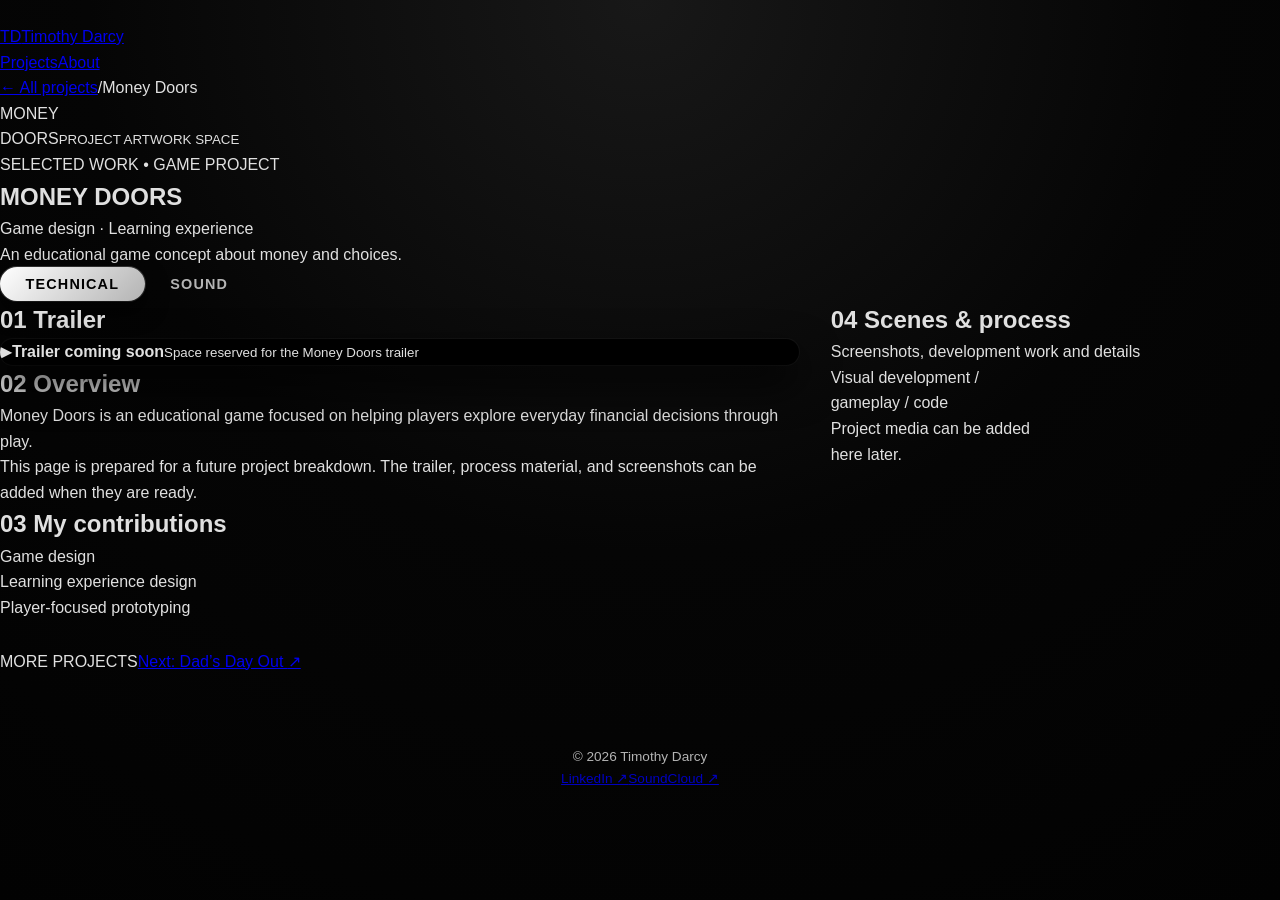
==== money-doors.html @ e7c9f77c "Updated Website" ====
<!doctype html><html lang="en"><head><meta charset="UTF-8"><meta name="viewport" content="width=device-width, initial-scale=1"><meta name="theme-color" content="#0b0b11"><link rel="stylesheet" href="styles/style.css"><script src="scripts/main.js" defer></script><title>Money Doors — Timothy Darcy</title><meta name="description" content="Money Doors: Game design · Learning experience"></head><body class="project-page" style="--project-accent:#8bbba9;--project-deep:#1c3431"><div class="ambient" aria-hidden="true"><i></i><i></i></div><div class="page-wipe" aria-hidden="true"></div><header class="site-header wrap"><a class="brand" href="index.html" aria-label="Timothy Darcy home"><span class="brand-mark">TD</span><span class="brand-name">Timothy Darcy</span></a><nav class="main-nav" aria-label="Main navigation"><a href="index.html#projects">Projects</a><a href="index.html#about">About</a></nav></header>
<main class="project-main wrap"><div class="project-breadcrumb"><a href="index.html#projects" class="back-link">← All projects</a><span class="crumb-separator">/</span><span>Money Doors</span></div>
<section class="project-banner"><div class="banner-art"><div class="banner-placeholder"><span>MONEY<br>DOORS</span><small>PROJECT ARTWORK SPACE</small></div></div><div class="banner-ink"></div><div class="banner-title"><span class="project-kicker">SELECTED WORK <span class="bullet">•</span> GAME PROJECT</span><h1>MONEY DOORS</h1><p>Game design · Learning experience</p></div></section>
<div class="project-lead"><p>An educational game concept about money and choices.</p><div class="segmented" role="tablist" aria-label="Project material"><span class="segmented-thumb" aria-hidden="true"></span><button type="button" role="tab" class="tab-button is-active" aria-selected="true" aria-controls="technical" id="tab-technical" data-tab-target="technical">Technical</button><button type="button" role="tab" class="tab-button" aria-selected="false" aria-controls="sound" id="tab-sound" data-tab-target="sound" tabindex="-1">Sound</button></div></div>
<div class="tab-viewport"><section id="technical" role="tabpanel" aria-labelledby="tab-technical" class="tab-panel is-active"><div class="project-info-grid"><div class="project-primary"><section class="content-block"><h2 class="block-heading"><span>01</span> Trailer</h2><div class="project-video-frame"><div class="video-empty"><span class="empty-play" aria-hidden="true">▶</span><strong>Trailer coming soon</strong><small>Space reserved for the Money Doors trailer</small></div></div></section><section class="content-block"><h2 class="block-heading"><span>02</span> Overview</h2><div class="overview-copy"><p>Money Doors is an educational game focused on helping players explore everyday financial decisions through play.</p><p>This page is prepared for a future project breakdown. The trailer, process material, and screenshots can be added when they are ready.</p></div></section></div><aside class="contributions content-block"><h2 class="block-heading"><span>03</span> My contributions</h2><ul><li>Game design</li><li>Learning experience design</li><li>Player-focused prototyping</li></ul></aside></div><section class="content-block screenshots-block"><div class="screenshots-heading"><h2 class="block-heading"><span>04</span> Scenes &amp; process</h2><p>Screenshots, development work and details</p></div><div class="project-gallery"><div class="gallery-empty"><span>Visual development / gameplay / code</span><p>Project media can be added here later.</p></div></div></section></section>
<section id="sound" role="tabpanel" aria-labelledby="tab-sound" class="tab-panel" hidden><div class="sound-heading"><div><span class="section-overline">SOUND DESIGN</span><h2>Listen to the project<span class="subtle-dot">.</span></h2><p>Music and audio created for Money Doors.</p></div><span class="sound-number">00 TRACKS</span></div><div class="sound-tracklist"><div class="sound-empty"><h3>Audio not added yet</h3><p>Sound examples can be placed here when available.</p></div></div></section></div>
<div class="next-project"><span>MORE PROJECTS</span><a href="project4.html">Next: Dad’s Day Out <span aria-hidden="true">↗</span></a></div>
</main><footer class="site-footer wrap"><span>© 2026 Timothy Darcy</span><div><a href="https://www.linkedin.com/in/timothy-darcy-484072272/" target="_blank" rel="noopener noreferrer">LinkedIn ↗</a><a href="https://soundcloud.com/time-trashzz/sets/sounds-for-game" target="_blank" rel="noopener noreferrer">SoundCloud ↗</a></div></footer><dialog class="image-dialog" aria-label="Expanded image"><button class="dialog-close" type="button" aria-label="Close image">×</button><img src="" alt=""></dialog></body></html>
---- styles/style.css ----
/* =========================================
   BASE STYLES & THEME
========================================= */
:root {
    --bg-color: #121212;
    --fg-color: #E0E0E0;
    --accent-color: #ffffff;
    --shadow-dark: #050505;
    --shadow-light: #202020;
    --font-family: 'Nunito', sans-serif;
    --transition: 0.3s ease;
    --font-weight-regular: 400;
    --font-weight-semi: 600;
    --font-weight-bold: 700;
}

*,
*::before,
*::after {
    box-sizing: border-box;
    margin: 0;
    padding: 0;
}

html,
body {
    height: 100%;
}

body {
    background: radial-gradient(circle at top, #1c1c1c 0%, #080808 55%, #020202 100%);
    color: var(--fg-color);
    font-family: var(--font-family);
    font-weight: var(--font-weight-regular);
    line-height: 1.6;
    cursor: none; /* custom cursor */
    opacity: 0;           /* fade in/out base */
    transition: opacity 0.3s ease;
}

/* page is ready (set by JS) */
body.page-loaded {
    opacity: 1;
}

/* Keep normal cursor for text inputs just in case */
input,
textarea {
    cursor: text;
}

/* Utility container */
.container {
    width: min(1100px, 92vw);
    margin: 0 auto;
}

/* =========================================
   INFINITE WAVE BACKGROUND
========================================= */
.infinite-wave-container {
    position: fixed;
    inset: 0;
    z-index: -2;
    background: radial-gradient(circle at 10% 0%, #262626 0, transparent 50%),
                radial-gradient(circle at 90% 100%, #181818 0, transparent 52%);
    opacity: 0.9;
    pointer-events: none;
    overflow: hidden;
}

.infinite-wave-container::before {
    content: "";
    position: absolute;
    inset: -20%;
    background: conic-gradient(
        from 0deg,
        rgba(255, 255, 255, 0.04),
        transparent,
        rgba(255, 255, 255, 0.025),
        transparent
    );
    animation: wave-spin 20s linear infinite;
    animation-play-state: running;
    will-change: transform;
}

/* Pause background animation while scrolling for performance */
body.is-scrolling .infinite-wave-container::before {
    animation-play-state: paused;
}

@keyframes wave-spin {
    from { transform: rotate(0deg); }
    to   { transform: rotate(360deg); }
}

/* =========================================
   CUSTOM CURSOR
========================================= */
.custom-cursor {
    position: fixed;
    top: 0;
    left: 0;
    width: 18px;
    height: 18px;
    border-radius: 50%;
    border: 2px solid rgba(255, 255, 255, 0.7);
    pointer-events: none;
    transform: translate(-50%, -50%);
    z-index: 999;
    mix-blend-mode: difference;
    transition:
        width 0.15s ease-out,
        height 0.15s ease-out,
        background-color 0.15s ease-out,
        border-color 0.15s ease-out;
}

.custom-cursor.is-hovering {
    width: 30px;
    height: 30px;
    background-color: rgba(255, 255, 255, 0.12);
    border-color: rgba(255, 255, 255, 0.9);
}

/* =========================================
   NEUMORPHIC CARDS
========================================= */
.neumorphism {
    background: rgba(10, 10, 10, 0.9);
    border-radius: 1.25rem;
    box-shadow:
        14px 14px 26px var(--shadow-dark),
        -10px -10px 24px #1c1c1c;
    backdrop-filter: blur(18px);
}

.neumorphism-light {
    background: rgba(10, 10, 10, 0.85);
    border-radius: 1.25rem;
    box-shadow:
        8px 10px 24px rgba(0, 0, 0, 0.85);
    border: 1px solid rgba(255, 255, 255, 0.04);
}

/* Glow on hover for project cards etc. */
.hover-glow {
    transition:
        transform var(--transition),
        box-shadow var(--transition),
        filter var(--transition);
}

.hover-glow:hover {
    transform: translateY(-4px);
    box-shadow:
        0 0 18px rgba(255, 255, 255, 0.08),
        0 16px 40px rgba(0, 0, 0, 0.7);
    filter: brightness(1.05);
}

.hover-scale {
    transition:
        transform var(--transition),
        box-shadow var(--transition),
        filter var(--transition);
}

.hover-scale:hover {
    transform: scale(1.04);
    box-shadow:
        4px 4px 10px var(--shadow-dark),
        -4px -4px 10px var(--shadow-light);
    filter: brightness(1.1);
}

/* =========================================
   HEADER & NAV
========================================= */
.site-header {
    position: relative;
    z-index: 2;
    padding-top: 1.5rem;
}

.nav-bar {
    display: flex;
    align-items: center;
    justify-content: space-between;
    width: min(1100px, 92vw);
    margin: 0 auto;
    padding: 0.75rem 1.25rem;
}

.nav-logo {
    font-weight: var(--font-weight-bold);
    font-size: 1.2rem;
    letter-spacing: 0.14em;
    text-transform: uppercase;
    text-decoration: none;
    color: var(--fg-color);
}

.nav-menu {
    list-style: none;
    display: flex;
    gap: 1.4rem;
}

.nav-menu a {
    font-size: 0.9rem;
    font-weight: var(--font-weight-semi);
    letter-spacing: 0.06em;
    text-transform: uppercase;
    color: var(--fg-color);
    text-decoration: none;
    padding-bottom: 0.25rem;
    border-bottom: 1px solid transparent;
    transition: color var(--transition), border-color var(--transition), opacity var(--transition);
}

.nav-menu a:hover {
    color: var(--accent-color);
    border-color: rgba(255, 255, 255, 0.4);
    opacity: 1;
}

/* =========================================
   HERO SECTION
========================================= */
.hero {
    padding: 4.5rem 1.5rem 3.5rem;
    display: flex;
    justify-content: center;
    align-items: flex-start; /* higher on the page */
}

.hero-content {
    width: min(850px, 100%);
    margin: 0 auto;
    text-align: center;
}

.hero-kicker {
    font-size: 0.85rem;
    letter-spacing: 0.14em;
    text-transform: uppercase;
    opacity: 0.75;
    margin-bottom: 0.75rem;
}

.hero-title {
    font-size: clamp(2.2rem, 4vw, 2.8rem);
    font-weight: var(--font-weight-bold);
    line-height: 1.1;
    margin-bottom: 0.6rem;
}

.hero-tagline {
    font-size: 1rem;
    opacity: 0.9;
    margin-bottom: 0.75rem;
}

.hero-subtitle {
    font-size: 0.95rem;
    opacity: 0.8;
}

/* subtle entrance animation */
.hero {
    opacity: 0;
    transform: translateY(24px);
    transition: opacity 0.7s ease, transform 0.7s ease;
}

.hero.hero-visible {
    opacity: 1;
    transform: translateY(0);
}

/* =========================================
   ABOUT SECTION
========================================= */
.about-section {
    margin-top: 2.5rem;
    padding: 2.25rem 2rem;
}

.about-section h2 {
    font-size: 1.6rem;
    margin-bottom: 1.5rem;
    text-align: center; /* title centered */
}

.about-content {
    display: grid;
    grid-template-columns: minmax(0, 220px) minmax(0, 1fr);
    gap: 1.75rem;
    align-items: center;
    justify-content: center;
}

.about-image {
    width: 100%;
    max-width: 220px;
    border-radius: 999px;
    display: block;
    margin: 0 auto;
    object-fit: cover;
}

.about-text {
    max-width: 700px;
    margin: 0;
    text-align: left;
}

.about-text p + p {
    margin-top: 0.75rem;
}

/* =========================================
   PROJECTS SECTION (HOME)
========================================= */
.work-section {
    margin-top: 2.75rem;
    padding: 2.25rem 2rem 2.4rem;
}

.work-header {
    text-align: center;
    margin-bottom: 1.75rem;
}

.work-header h2 {
    font-size: 1.8rem;
    margin-bottom: 0.4rem;
}

.work-subtitle {
    font-size: 0.95rem;
    opacity: 0.8;
}

.project-list {
    list-style: none;
    display: grid;
    grid-template-columns: repeat(auto-fit, minmax(220px, 1fr));
    gap: 1.5rem;
    margin-top: 0.5rem;
}

.project {
    position: relative;
    overflow: hidden;
    border-radius: 1.15rem;
    background: radial-gradient(circle at top, #222222 0%, #101010 55%);
    box-shadow: 10px 18px 40px rgba(0, 0, 0, 0.9);
}

.project a {
    display: block;
    padding: 1.25rem 1.1rem 1.35rem;
    text-decoration: none;
    color: var(--fg-color);
}

.project img {
    width: 100%;
    border-radius: 0.9rem;
    margin-bottom: 0.9rem;
    display: block;
    object-fit: cover;
}

.project h3 {
    font-size: 1rem;
    font-weight: var(--font-weight-semi);
}

/* =========================================
   SECTION REVEAL ANIMATIONS (HOME)
========================================= */
.section-hidden {
    opacity: 0;
    transform: translateY(32px);
    transition: opacity 0.5s ease-out, transform 0.5s ease-out;
}

.section-visible {
    opacity: 1;
    transform: translateY(0);
}

/* =========================================
   FOOTER
========================================= */
.site-footer {
    margin: 3rem auto 2rem;
    text-align: center;
    padding: 1.5rem 1rem 0.5rem;
    font-size: 0.85rem;
    opacity: 0.8;
}

.social-links {
    list-style: none;
    display: flex;
    gap: 1rem;
    justify-content: center;
    margin-top: 1rem;
    padding: 0;
}

.social-links li a {
    font-weight: var(--font-weight-bold);
    font-size: 0.85rem;
    letter-spacing: 0.08em;
    text-transform: uppercase;
    text-decoration: none;
    color: var(--fg-color);
    opacity: 0.85;
    border-bottom: 1px solid transparent;
    padding-bottom: 0.15rem;
    transition: color var(--transition), opacity var(--transition), border-color var(--transition);
}

.social-links li a:hover {
    opacity: 1;
    color: var(--accent-color);
    border-color: rgba(255, 255, 255, 0.4);
}

/* =========================================
   CIRCLE PAGE TRANSITION (LEGACY)
========================================= */
.circle-transition {
    position: fixed;
    top: 50%;
    left: 50%;
    width: 0;
    height: 0;
    border-radius: 50%;
    transform: translate(-50%, -50%) scale(0);
    background: radial-gradient(circle at center, #ffffff 0%, #c8c8c8 30%, #000000 80%);
    opacity: 0;
    pointer-events: none;
    z-index: 998;
}

/* =========================================
   RESPONSIVE ADJUSTMENTS (HOME)
========================================= */
@media (max-width: 768px) {
    .nav-bar {
        padding-inline: 1rem;
    }

    .hero {
        padding-top: 3.4rem;
        padding-bottom: 2.8rem;
    }

    .about-section,
    .work-section {
        padding-inline: 1.3rem;
    }

    .about-content {
        grid-template-columns: 1fr;
        text-align: left;
    }

    .about-image {
        max-width: 180px;
    }
}

/* =========================================
   PROJECT DETAIL PAGES
========================================= */
body.project-page {
    background: radial-gradient(circle at top, #181818 0%, #050505 50%, #020202 100%);
}

/* Main project card */
.project-page .project-detail {
    width: min(1000px, 92vw);
    margin: 3rem auto 3.5rem;
    padding: 2.25rem 2rem 2.4rem;
    background: rgba(10, 10, 10, 0.96);
    border-radius: 1.5rem;
    box-shadow:
        14px 18px 40px rgba(0, 0, 0, 0.9),
        -6px -6px 26px rgba(32, 32, 32, 0.65);
    backdrop-filter: blur(16px);

    opacity: 0;
    transform: translateY(24px);
    transition: opacity 0.6s ease, transform 0.6s ease;
}

.project-page .project-detail.is-visible {
    opacity: 1;
    transform: translateY(0);
}

/* Header (title + meta) */
.project-page .project-detail-header {
    margin-bottom: 1.8rem;
    text-align: center;
}

.project-page .project-detail-header h1 {
    font-size: 1.9rem;
    margin-bottom: 0.2rem;
}

.project-page .project-meta {
    font-size: 0.9rem;
    opacity: 0.8;
}

/* -----------------------------------------
   TAB BUTTONS (Technical / Sound)
----------------------------------------- */
.project-page .project-tabs {
    display: flex;
    align-items: center;
    justify-content: center;
    gap: 0.35rem;
    padding: 0.25rem;
    border-radius: 999px;
    background: radial-gradient(circle at top, #262626 0%, #101010 60%);
    box-shadow:
        0 10px 30px rgba(0, 0, 0, 0.75),
        inset 0 0 0 1px rgba(255, 255, 255, 0.03);
    width: fit-content;
    margin: 0 auto 1.8rem;
}

.project-page .tab-button {
    border: none;
    outline: none;
    padding: 0.55rem 1.6rem;
    border-radius: 999px;
    background: transparent;
    color: rgba(255, 255, 255, 0.7);
    font-size: 0.9rem;
    font-weight: 600;
    letter-spacing: 0.08em;
    text-transform: uppercase;
    cursor: pointer;
    transition:
        color 0.25s ease,
        background 0.25s ease,
        box-shadow 0.25s ease,
        transform 0.15s ease;
}

.project-page .tab-button:hover {
    transform: translateY(-1px);
}

.project-page .tab-button.is-active {
    background: linear-gradient(135deg, #ffffff, #b3b3b3);
    color: #000;
    box-shadow:
        0 10px 22px rgba(0, 0, 0, 0.75),
        0 0 0 1px rgba(255, 255, 255, 0.2);
}

.project-page .tab-button:focus-visible {
    outline: 2px solid #ffffff;
    outline-offset: 2px;
}

/* -----------------------------------------
   TAB PANELS
----------------------------------------- */
.project-page .tab-panels {
    margin-top: 0.4rem;
}

.project-page .tab-panel {
    display: none;
    opacity: 0;
    transform: translateY(8px);
    transition: opacity 0.3s ease-out, transform 0.3s ease-out;
}

.project-page .tab-panel.is-active {
    display: block;
    opacity: 1;
    transform: translateY(0);
}

/* Section titles inside project tabs */
.project-page .section-title {
    font-size: 1.15rem;
    margin-bottom: 0.7rem;
    text-align: center;
}

/* -----------------------------------------
   TECHNICAL TAB LAYOUT – 2x2 grid
   Row1: Trailer | Gallery
   Row2: Overview | My contributions
----------------------------------------- */

/* The whole technical tab becomes a 2x2 grid ONLY when active */
.project-page #technical.tab-panel.is-active {
    display: grid;
    grid-template-columns: minmax(0, 3.2fr) minmax(0, 1.8fr);
    grid-template-areas:
        "trailer gallery"
        "overview contributions";
    column-gap: 2rem;
    row-gap: 1.75rem;
}

/* Make sure technical tab takes up NO space when hidden */
.project-page #technical.tab-panel:not(.is-active) {
    display: none !important;
}

/* Flatten inner wrappers so children can sit directly on grid areas */
.project-page .technical-layout {
    display: contents;
}

.project-page #technical .project-description {
    display: contents;
}

.project-page #technical .project-overview-layout {
    display: contents;
}

/* Grid area assignments */
.project-page #technical .technical-layout > div:first-child {
    grid-area: trailer;
}

.project-page #technical .technical-layout > div:last-child {
    grid-area: gallery;
}

.project-page #technical .project-overview-text {
    grid-area: overview;
}

.project-page #technical .project-overview-list {
    grid-area: contributions;
}

/* Video frame */
.project-page .project-video-frame {
    position: relative;
    width: 100%;
    border-radius: 1rem;
    overflow: hidden;
    background: #000;
    box-shadow:
        0 18px 40px rgba(0, 0, 0, 0.9),
        0 0 0 1px rgba(255, 255, 255, 0.04);
}

.project-page .project-video-frame video {
    display: block;
    width: 100%;
    height: auto;
}

/* Gallery – bigger and more spaced images */
.project-page .project-gallery {
    display: grid;
    grid-template-columns: repeat(2, minmax(0, 1fr));
    gap: 1.1rem;
}

.project-page .project-gallery img {
    width: 100%;
    border-radius: 0.9rem;
    display: block;
    object-fit: cover;
    box-shadow: 0 12px 26px rgba(0, 0, 0, 0.8);
    transition: transform 0.2s ease, box-shadow 0.2s ease, filter 0.2s ease;
}

.project-page .project-gallery img:hover {
    transform: translateY(-2px) scale(1.02);
    filter: brightness(1.05);
    box-shadow: 0 18px 40px rgba(0, 0, 0, 0.9);
}

/* Overview + contributions */
.project-page .project-description .section-title {
    text-align: left;
    margin-bottom: 0.9rem;
}

.project-page .project-overview-text {
    font-size: 1rem;
    line-height: 1.7;
}

.project-page .project-overview-text p + p {
    margin-top: 0.8rem;
}

.project-page .project-overview-list {
    font-size: 0.95rem;
}

.project-page .project-overview-points {
    list-style: disc;
    padding-left: 1.1rem;
}

.project-page .project-overview-points li {
    margin-bottom: 0.4rem;
    line-height: 1.5;
}

/* -----------------------------------------
   SOUND TAB LAYOUT
----------------------------------------- */
.project-page .sound-panel {
    margin-top: 0.4rem;
    max-width: 850px;
    margin-left: auto;
    margin-right: auto;
}

.project-page .sound-intro {
    font-size: 0.95rem;
    opacity: 0.88;
    margin-bottom: 1.3rem;
    text-align: justify;
}

.project-page .sound-tracklist {
    display: flex;
    flex-direction: column;
    gap: 0.9rem;
}

.project-page .sound-track {
    display: grid;
    grid-template-columns: minmax(0, 1.5fr) minmax(0, 2fr);
    gap: 0.75rem;
    align-items: center;
    padding: 0.8rem 1rem;
    border-radius: 1rem;
    background: radial-gradient(circle at top left, #222222 0%, #111111 55%);
    box-shadow:
        0 10px 26px rgba(0, 0, 0, 0.9),
        0 0 0 1px rgba(255, 255, 255, 0.03);
}

.project-page .sound-track-main {
    display: flex;
    flex-direction: column;
    gap: 0.15rem;
}

.project-page .sound-track-title {
    font-weight: 600;
}

.project-page .sound-track-meta {
    font-size: 0.8rem;
    opacity: 0.7;
}

.project-page .sound-track audio {
    width: 100%;
    height: 32px;
}

/* =========================================
   IMAGE LIGHTBOX (gallery click)
========================================= */
.image-lightbox-overlay {
    position: fixed;
    inset: 0;
    background: rgba(0, 0, 0, 0.85);
    display: flex;
    align-items: center;
    justify-content: center;
    opacity: 0;
    pointer-events: none;
    z-index: 1000;
    transition: opacity 0.25s ease;
}

.image-lightbox-overlay.is-open {
    opacity: 1;
    pointer-events: auto;
}

.image-lightbox-inner {
    position: relative;
    max-width: min(960px, 92vw);
    max-height: 88vh;
    padding: 1.4rem 1.8rem 1.6rem;
    border-radius: 1.2rem;
    background: radial-gradient(circle at top, #222222 0%, #050505 55%);
    box-shadow: 0 24px 60px rgba(0, 0, 0, 0.95);
    display: flex;
    align-items: center;
    justify-content: center;
}

.image-lightbox-img {
    max-width: 100%;
    max-height: calc(88vh - 2.8rem);
    border-radius: 0.9rem;
    box-shadow: 0 18px 40px rgba(0, 0, 0, 0.9);
    transform: scale(0.96);
    opacity: 0;
    transition: opacity 0.25s ease, transform 0.25s ease;
}

.image-lightbox-overlay.is-open .image-lightbox-img {
    opacity: 1;
    transform: scale(1);
}

/* Big clear X, on top of the image */
.image-lightbox-close {
    position: absolute;
    top: 0.75rem;
    right: 0.9rem;
    width: 44px;
    height: 44px;
    border-radius: 999px;
    border: none;
    background: #000;
    color: #ffffff;
    font-size: 1.7rem;
    line-height: 1;
    display: flex;
    align-items: center;
    justify-content: center;
    cursor: pointer;
    box-shadow: 0 10px 24px rgba(0, 0, 0, 0.85);
    z-index: 2;
    transition:
        background 0.2s ease,
        transform 0.15s ease,
        box-shadow 0.2s ease;
}

.image-lightbox-close:hover {
    background: #111;
    transform: translateY(-1px);
    box-shadow: 0 16px 32px rgba(0, 0, 0, 0.9);
}

/* Blur + lock background when lightbox is open and show normal cursor */
body.image-lightbox-open {
    overflow: hidden;
    cursor: auto;
}

body.image-lightbox-open .custom-cursor {
    display: none;
}

body.image-lightbox-open.project-page .site-header,
body.image-lightbox-open.project-page .project-detail,
body.image-lightbox-open.project-page .site-footer {
    filter: blur(6px);
    transition: filter 0.25s ease;
}

/* =========================================
   PROJECT DETAIL RESPONSIVE
========================================= */
@media (max-width: 900px) {
    .project-page #technical.tab-panel.is-active {
        grid-template-columns: 1fr;
        grid-template-areas:
            "trailer"
            "gallery"
            "overview"
            "contributions";
    }

    .project-page .sound-track {
        grid-template-columns: 1fr;
        align-items: flex-start;
    }
}

@media (max-width: 600px) {
    .project-page .project-detail {
        padding-inline: 1.4rem;
        padding-top: 1.8rem;
    }

    .project-page .project-detail-header h1 {
        font-size: 1.6rem;
    }

    .project-page .project-tabs {
        width: 100%;
        justify-content: center;
    }

    .project-page .tab-button {
        flex: 1;
        text-align: center;
        padding-inline: 0.8rem;
    }
}
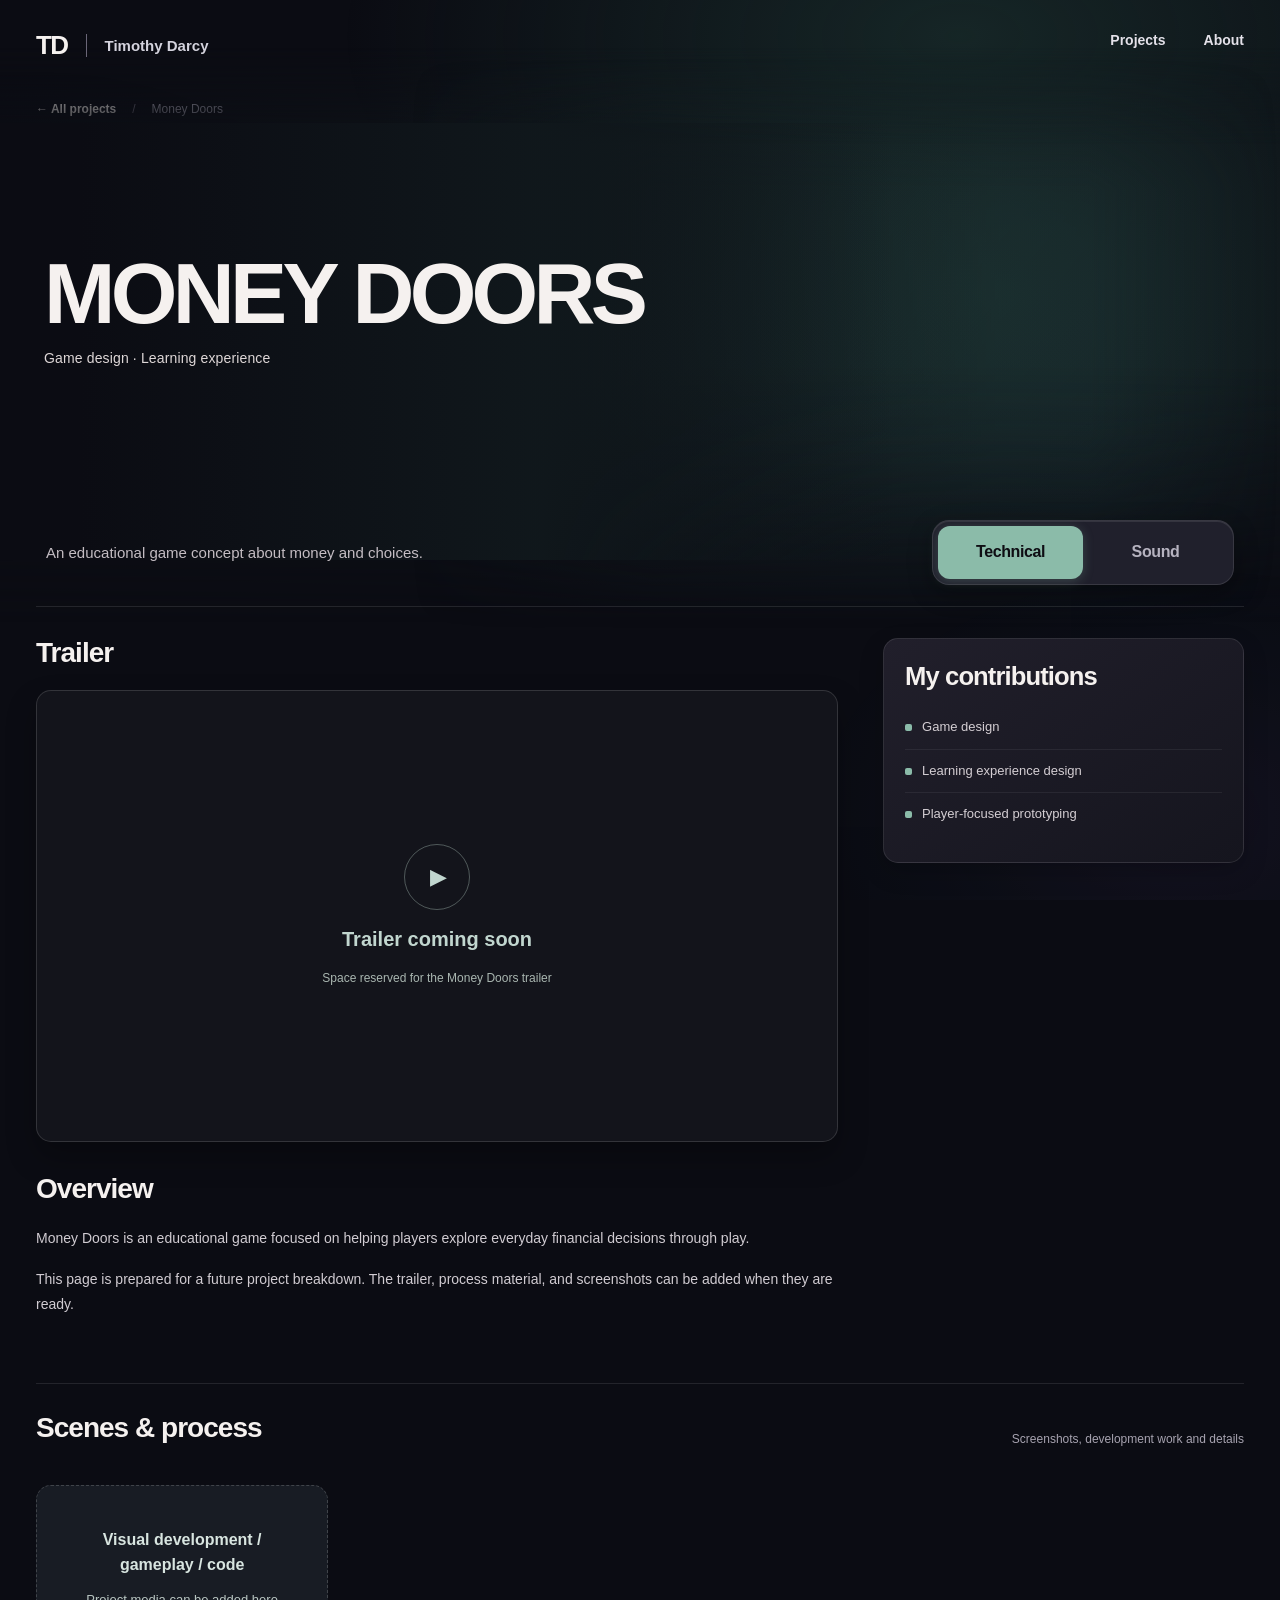
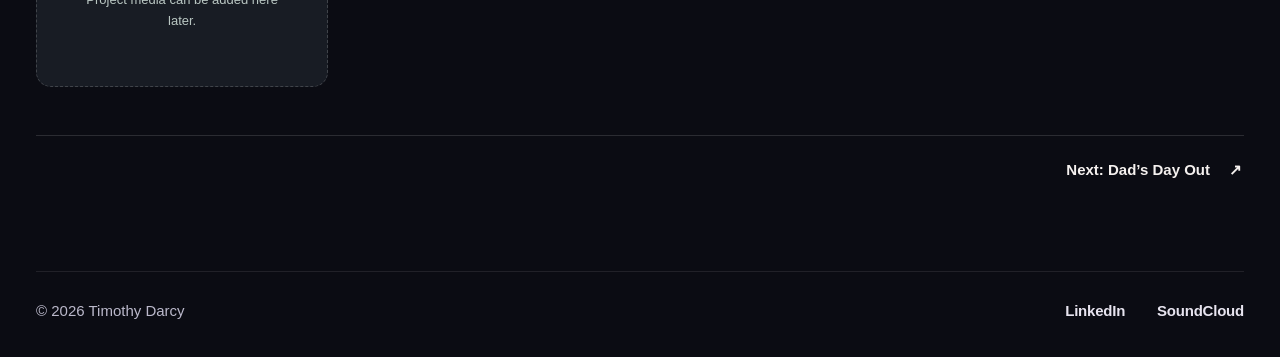
==== commit c21cb66b: "Updated Website 3" ====
--- a/money-doors.html
+++ b/money-doors.html
@@ -1,8 +1,10 @@
-<!doctype html><html lang="en"><head><meta charset="UTF-8"><meta name="viewport" content="width=device-width, initial-scale=1"><meta name="theme-color" content="#0b0b11"><link rel="stylesheet" href="styles/style.css"><script src="scripts/main.js" defer></script><title>Money Doors — Timothy Darcy</title><meta name="description" content="Money Doors: Game design · Learning experience"></head><body class="project-page" style="--project-accent:#8bbba9;--project-deep:#1c3431"><div class="ambient" aria-hidden="true"><i></i><i></i></div><div class="page-wipe" aria-hidden="true"></div><header class="site-header wrap"><a class="brand" href="index.html" aria-label="Timothy Darcy home"><span class="brand-mark">TD</span><span class="brand-name">Timothy Darcy</span></a><nav class="main-nav" aria-label="Main navigation"><a href="index.html#projects">Projects</a><a href="index.html#about">About</a></nav></header>
-<main class="project-main wrap"><div class="project-breadcrumb"><a href="index.html#projects" class="back-link">← All projects</a><span class="crumb-separator">/</span><span>Money Doors</span></div>
-<section class="project-banner"><div class="banner-art"><div class="banner-placeholder"><span>MONEY<br>DOORS</span><small>PROJECT ARTWORK SPACE</small></div></div><div class="banner-ink"></div><div class="banner-title"><span class="project-kicker">SELECTED WORK <span class="bullet">•</span> GAME PROJECT</span><h1>MONEY DOORS</h1><p>Game design · Learning experience</p></div></section>
-<div class="project-lead"><p>An educational game concept about money and choices.</p><div class="segmented" role="tablist" aria-label="Project material"><span class="segmented-thumb" aria-hidden="true"></span><button type="button" role="tab" class="tab-button is-active" aria-selected="true" aria-controls="technical" id="tab-technical" data-tab-target="technical">Technical</button><button type="button" role="tab" class="tab-button" aria-selected="false" aria-controls="sound" id="tab-sound" data-tab-target="sound" tabindex="-1">Sound</button></div></div>
-<div class="tab-viewport"><section id="technical" role="tabpanel" aria-labelledby="tab-technical" class="tab-panel is-active"><div class="project-info-grid"><div class="project-primary"><section class="content-block"><h2 class="block-heading"><span>01</span> Trailer</h2><div class="project-video-frame"><div class="video-empty"><span class="empty-play" aria-hidden="true">▶</span><strong>Trailer coming soon</strong><small>Space reserved for the Money Doors trailer</small></div></div></section><section class="content-block"><h2 class="block-heading"><span>02</span> Overview</h2><div class="overview-copy"><p>Money Doors is an educational game focused on helping players explore everyday financial decisions through play.</p><p>This page is prepared for a future project breakdown. The trailer, process material, and screenshots can be added when they are ready.</p></div></section></div><aside class="contributions content-block"><h2 class="block-heading"><span>03</span> My contributions</h2><ul><li>Game design</li><li>Learning experience design</li><li>Player-focused prototyping</li></ul></aside></div><section class="content-block screenshots-block"><div class="screenshots-heading"><h2 class="block-heading"><span>04</span> Scenes &amp; process</h2><p>Screenshots, development work and details</p></div><div class="project-gallery"><div class="gallery-empty"><span>Visual development / gameplay / code</span><p>Project media can be added here later.</p></div></div></section></section>
-<section id="sound" role="tabpanel" aria-labelledby="tab-sound" class="tab-panel" hidden><div class="sound-heading"><div><span class="section-overline">SOUND DESIGN</span><h2>Listen to the project<span class="subtle-dot">.</span></h2><p>Music and audio created for Money Doors.</p></div><span class="sound-number">00 TRACKS</span></div><div class="sound-tracklist"><div class="sound-empty"><h3>Audio not added yet</h3><p>Sound examples can be placed here when available.</p></div></div></section></div>
-<div class="next-project"><span>MORE PROJECTS</span><a href="project4.html">Next: Dad’s Day Out <span aria-hidden="true">↗</span></a></div>
-</main><footer class="site-footer wrap"><span>© 2026 Timothy Darcy</span><div><a href="https://www.linkedin.com/in/timothy-darcy-484072272/" target="_blank" rel="noopener noreferrer">LinkedIn ↗</a><a href="https://soundcloud.com/time-trashzz/sets/sounds-for-game" target="_blank" rel="noopener noreferrer">SoundCloud ↗</a></div></footer><dialog class="image-dialog" aria-label="Expanded image"><button class="dialog-close" type="button" aria-label="Close image">×</button><img src="" alt=""></dialog></body></html>+<!DOCTYPE html>
+
+<html lang="en"><head><meta charset="utf-8"/><meta content="width=device-width, initial-scale=1" name="viewport"/><meta content="#0b0b11" name="theme-color"/><link href="styles/style.css" rel="stylesheet"/><script defer="" src="scripts/main.js"></script><title>Money Doors — Timothy Darcy</title><meta content="Money Doors: Game design · Learning experience" name="description"/></head><body class="project-page" style="--project-accent:#8bbba9;--project-deep:#1c3431"><div aria-hidden="true" class="ambient"><i></i><i></i></div><div aria-hidden="true" class="page-wipe"></div><header class="site-header wrap"><a aria-label="Timothy Darcy home" class="brand" href="index.html"><span class="brand-mark">TD</span><span class="brand-name">Timothy Darcy</span></a><nav aria-label="Main navigation" class="main-nav"><a href="index.html#projects">Projects</a><a href="index.html#about">About</a></nav></header>
+<main class="project-main wrap"><div class="project-breadcrumb"><a class="back-link" href="index.html#projects">← All projects</a><span class="crumb-separator">/</span><span>Money Doors</span></div>
+<section class="project-banner"><div class="banner-art"><div aria-hidden="true" class="banner-placeholder"></div></div><div class="banner-ink"></div><div class="banner-title"><h1>MONEY DOORS</h1><p>Game design · Learning experience</p></div></section>
+<div class="project-lead"><p>An educational game concept about money and choices.</p><div aria-label="Project material" class="segmented" role="tablist"><span aria-hidden="true" class="segmented-thumb"></span><button aria-controls="technical" aria-selected="true" class="tab-button is-active" data-tab-target="technical" id="tab-technical" role="tab" type="button">Technical</button><button aria-controls="sound" aria-selected="false" class="tab-button" data-tab-target="sound" id="tab-sound" role="tab" tabindex="-1" type="button">Sound</button></div></div>
+<div class="tab-viewport"><section aria-labelledby="tab-technical" class="tab-panel is-active" id="technical" role="tabpanel"><div class="project-info-grid"><div class="project-primary"><section class="content-block"><h2 class="block-heading"> Trailer</h2><div class="project-video-frame"><div class="video-empty"><span aria-hidden="true" class="empty-play">▶</span><strong>Trailer coming soon</strong><small>Space reserved for the Money Doors trailer</small></div></div></section><section class="content-block"><h2 class="block-heading"> Overview</h2><div class="overview-copy"><p>Money Doors is an educational game focused on helping players explore everyday financial decisions through play.</p><p>This page is prepared for a future project breakdown. The trailer, process material, and screenshots can be added when they are ready.</p></div></section></div><aside class="contributions content-block"><h2 class="block-heading"> My contributions</h2><ul><li>Game design</li><li>Learning experience design</li><li>Player-focused prototyping</li></ul></aside></div><section class="content-block screenshots-block"><div class="screenshots-heading"><h2 class="block-heading"> Scenes &amp; process</h2><p>Screenshots, development work and details</p></div><div class="project-gallery"><div class="gallery-empty"><span>Visual development / gameplay / code</span><p>Project media can be added here later.</p></div></div></section></section>
+<section aria-labelledby="tab-sound" class="tab-panel" hidden="" id="sound" role="tabpanel"><div class="sound-heading"><div><h2>Music &amp; sound</h2><p>Music and audio created for Money Doors.</p></div></div><div class="sound-tracklist"><div class="sound-empty"><h3>Audio not added yet</h3><p>Sound examples can be placed here when available.</p></div></div></section></div>
+<div class="next-project"><a href="project4.html">Next: Dad’s Day Out <span aria-hidden="true">↗</span></a></div>
+</main><footer class="site-footer wrap"><span>© 2026 Timothy Darcy</span><div><a href="https://www.linkedin.com/in/timothy-darcy-484072272/" rel="noopener noreferrer" target="_blank">LinkedIn</a><a href="https://soundcloud.com/time-trashzz/sets/sounds-for-game" rel="noopener noreferrer" target="_blank">SoundCloud</a></div></footer><dialog aria-label="Expanded image" class="image-dialog"><button aria-label="Close image" class="dialog-close" type="button">×</button><img alt="" src=""/></dialog></body></html>
--- a/styles/style.css
+++ b/styles/style.css
@@ -1,920 +1,409 @@
-/* =========================================
-   BASE STYLES & THEME
-========================================= */
+/* TIMOTHY DARCY — portfolio · pure CSS background motion, no custom cursor */
+:root{color-scheme:dark;--bg:#0b0c13;--surface:#171925;--line:rgba(235,235,255,.12);--text:#f5f1ef;--muted:#b8b8c9;--violet:#a789eb;--radius:22px;--font:Arial,Helvetica,'Helvetica Neue',sans-serif}
+*,*::before,*::after{box-sizing:border-box}html{scroll-behavior:smooth;scroll-padding-top:90px}body{margin:0;background:var(--bg);color:var(--text);font:16px/1.55 var(--font);min-width:320px;overflow-x:hidden}a{color:inherit;text-decoration:none}button{font:inherit}button,a{ -webkit-tap-highlight-color:transparent}button:focus-visible,a:focus-visible{outline:2px solid #d6bdff;outline-offset:4px}img{max-width:100%;display:block}::selection{background:#9a75d9;color:#0e0e15}.wrap{width:min(1256px,calc(100% - 72px));margin-inline:auto}
+.ambient{position:fixed;z-index:-1;inset:0;pointer-events:none;overflow:hidden;background:radial-gradient(circle at 10% -30%,#25203c 0,transparent 42%),radial-gradient(circle at 96% 105%,#1c233a 0,transparent 42%)}.ambient i{position:absolute;display:block;width:min(60vw,720px);height:min(44vw,490px);border-radius:53% 47% 56% 44%;background:linear-gradient(130deg,rgba(97,68,154,.14),rgba(40,78,142,.06));filter:blur(38px);transform:translate3d(0,0,0);animation:ambient-drift 24s ease-in-out infinite alternate;will-change:transform}.ambient i:first-child{top:8%;left:-28%}.ambient i:last-child{bottom:-18%;right:-20%;animation-duration:31s;animation-delay:-11s;animation-direction:alternate-reverse}@keyframes ambient-drift{to{transform:translate3d(3vw,-3vh,0) rotate(8deg)}}
+.site-header{display:flex;align-items:center;justify-content:space-between;padding-block:25px 20px;position:relative;z-index:5}.brand{display:flex;align-items:center;gap:18px;font-weight:700;letter-spacing:-.03em}.brand-mark{font-size:26px;letter-spacing:-.06em;font-weight:900}.brand-name{font-size:15px;font-weight:600;color:#d4d3dd;border-left:1px solid #6a6677;padding-left:18px;letter-spacing:0}.main-nav{display:flex;gap:38px}.main-nav a{font-size:14px;font-weight:600;color:#e4e1e9;transition:color .2s}.main-nav a:hover{color:#bba5f2}
+.home-hero{min-height:415px;display:grid;grid-template-columns:42% 58%;align-items:center;padding-top:24px;gap:0}.hero-copy{position:relative;z-index:2;padding:15px 0 50px 8px}.eyebrow,.section-overline,.about-kicker,.project-kicker{font-size:11px;letter-spacing:.16em;font-weight:800;color:#bcaee2}.eyebrow{display:flex;align-items:center;gap:10px;margin-bottom:15px}.eyebrow-dot{width:7px;height:7px;background:#bd9afa;border-radius:50%}.hero-copy h1{font-size:clamp(62px,6.6vw,100px);line-height:.94;letter-spacing:-.075em;margin:0 0 18px;font-weight:800}.title-period,.subtle-dot{color:#9c80e0}.hero-role{font-size:clamp(18px,1.8vw,23px);line-height:1.3;margin:0 0 16px;color:#e7e4ed}.hero-summary{color:#c4c2d0;line-height:1.6;max-width:340px;font-size:16px;margin:0 0 25px}.primary-button{display:inline-flex;justify-content:space-between;gap:32px;align-items:center;background:linear-gradient(180deg,#9478d0,#7154ac);border:1px solid #b5a1e4;box-shadow:0 9px 25px rgba(80,43,137,.23),inset 0 1px #ffffff52;border-radius:999px;padding:11px 24px;font-weight:700;transition:transform .22s,box-shadow .22s}.primary-button:hover{transform:translateY(-3px);box-shadow:0 12px 30px rgba(80,43,137,.4)}
+.hero-showcase{position:relative;min-height:385px;isolation:isolate;perspective:1000px}.hero-halo{position:absolute;inset:14% 1% 14% 4%;background:radial-gradient(ellipse at 50% 50%,rgba(94,69,143,.27),transparent 67%);filter:blur(28px);z-index:-1}.float-card{position:absolute;width:40%;height:255px;overflow:hidden;background:#242334;border:1px solid #ffffff2c;border-radius:23px;box-shadow:0 22px 45px #0008,0 0 0 1px #0006;transition:transform .35s cubic-bezier(.16,1,.3,1)}.float-card img{width:100%;height:100%;object-fit:cover}.float-dad{left:4%;top:17%;transform:rotate(-8deg)}.float-ice{left:32%;top:9%;width:39%;height:290px;z-index:2;transform:rotate(5deg);box-shadow:0 26px 48px #000a,0 0 0 2px #8ba7db99}.float-ice img{object-fit:contain;background:linear-gradient(140deg,#233958,#121b30)}.float-demure{left:67%;top:18%;transform:rotate(10deg)}.float-dad:hover{transform:rotate(-5deg) translateY(-8px)}.float-ice:hover{transform:rotate(3deg) translateY(-8px)}.float-demure:hover{transform:rotate(7deg) translateY(-8px)}
+.projects-section{padding:8px 0 36px}.section-heading{display:flex;align-items:end;justify-content:space-between;margin-bottom:23px}.section-heading h2{font-size:clamp(29px,3.2vw,43px);letter-spacing:-.055em;line-height:1.05;margin:7px 0 0}.section-counter{font-size:11px;letter-spacing:.15em;color:#9998aa;font-weight:800}.project-grid{display:grid;grid-template-columns:repeat(5,minmax(0,1fr));gap:16px}.project-card{min-width:0;border:1px solid #ffffff30;border-radius:20px;background:linear-gradient(160deg,#292a3c,#191b28);box-shadow:0 13px 24px #0004,inset 0 1px #fff1;overflow:hidden;transition:transform .27s ease,border-color .27s ease,box-shadow .27s ease}.project-card:hover{transform:translateY(-7px);border-color:var(--project-accent);box-shadow:0 20px 35px #0007}.card-art{aspect-ratio:1.13;overflow:hidden;position:relative;background:#1b2031}.card-art img{width:100%;height:100%;object-fit:cover;transition:transform .5s ease}.project-card:hover .card-art img{transform:scale(1.055)}.card-bottom{display:flex;gap:6px;align-items:center;justify-content:space-between;padding:14px 13px 17px}.card-bottom strong{font-size:15px;display:block;line-height:1.15;letter-spacing:-.025em}.card-bottom small{font-size:10px;color:#aeb1c6;display:block;line-height:1.3;margin-top:6px}.card-arrow{flex:0 0 28px;width:28px;height:28px;border-radius:50%;background:#ffffff17;display:grid;place-items:center;color:#e5dafa;font-size:16px}.no-art .card-art{display:flex;align-items:center;justify-content:center;flex-direction:column;gap:8px;background:radial-gradient(ellipse at 70% 22%,#364f4b,#1b2731 65%,#1a1b29)}.missing-icon{font-size:52px;line-height:1;color:#a2c6bb;border:1px solid #94c4b558;width:80px;height:80px;border-radius:20px;display:grid;place-items:center;transform:rotate(-8deg)}.coming-label{font-size:10px;letter-spacing:.1em;text-transform:uppercase;color:#d1ddd9}
+.about-section{padding:37px 0 74px}.about-heading{margin-bottom:17px}.about-card{min-height:257px;border-radius:26px;border:1px solid #ffffff20;background:linear-gradient(120deg,rgba(40,40,60,.88),rgba(21,23,37,.91));box-shadow:13px 18px 40px #0006,inset 0 1px #ffffff17;display:grid;grid-template-columns:205px 1fr;gap:34px;padding:32px 36px;align-items:center;overflow:hidden;position:relative}.about-card:after{content:'';position:absolute;width:210px;height:210px;right:-95px;bottom:-120px;background:#68558f30;border-radius:50%;pointer-events:none}.portrait-slot{width:170px;height:180px;border:1.5px dashed #85829880;border-radius:22px;display:flex;align-items:center;justify-content:center;background:#13162280;overflow:hidden;color:#a9a5b9}.portrait-hint{font-size:11px;letter-spacing:.11em;text-align:center;line-height:2}.portrait-slot img{width:100%;height:100%;object-fit:cover}.about-copy{max-width:780px}.about-copy p{font-size:16px;line-height:1.65;margin:11px 0;color:#e1dfeb}.about-links{display:flex;gap:20px;flex-wrap:wrap;margin-top:18px}.about-links a{font-size:13px;font-weight:700;color:#c2a8ff}.about-links a:hover{text-decoration:underline}.site-footer{padding:22px 0 30px;border-top:1px solid #ffffff17;display:flex;justify-content:space-between;gap:20px;color:#9998aa;font-size:12px}.site-footer div{display:flex;gap:22px}.site-footer a:hover{color:white}
+/* Project template: inky warm graphic banners that match homepage */
+.project-page .ambient{background:radial-gradient(circle at 70% -20%,color-mix(in srgb,var(--project-deep) 60%,transparent),transparent 55%),#0b0b11}.project-main{padding-bottom:68px}.project-breadcrumb{display:flex;gap:16px;align-items:center;color:#a3a0af;font-size:12px;margin:18px 0 18px}.back-link{color:#f5f0ed;font-weight:700}.back-link:hover{color:var(--project-accent)}.crumb-separator{color:#716d7c}.project-banner{height:315px;position:relative;isolation:isolate;overflow:hidden;background:var(--project-deep);border-radius:21px 21px 6px 6px;border:1px solid #ffffff24;display:flex;align-items:end}.banner-art{position:absolute;inset:0 0 0 31%;overflow:hidden;z-index:-2}.banner-art:after{content:'';inset:0;position:absolute;background:linear-gradient(90deg,var(--project-deep),transparent 70%)}.banner-art img{width:100%;height:100%;object-fit:cover;object-position:center 45%}.banner-ink{position:absolute;z-index:-1;left:-3%;top:-5%;height:115%;width:65%;background:linear-gradient(128deg,#100f16 8%,var(--project-deep) 86%);clip-path:polygon(0 0,100% 0,72% 100%,0 100%)}.banner-title{padding:35px 43px 39px;max-width:68%}.project-kicker{color:var(--project-accent)}.project-banner h1{margin:8px 0 12px;font-size:clamp(48px,6.7vw,93px);line-height:.86;letter-spacing:-.072em;font-weight:850;max-width:680px;overflow-wrap:anywhere}.project-banner .banner-title p{font-size:13px;margin:0;color:#ded7d7}.banner-placeholder{height:100%;display:flex;flex-direction:column;align-items:center;justify-content:center;gap:15px;background:linear-gradient(110deg,#29443f,#1d353a);color:#a6cfc1}.banner-placeholder>span{font-weight:900;font-size:58px;line-height:.88;letter-spacing:-.07em}.banner-placeholder small{font-size:11px;letter-spacing:.12em}.project-lead{padding:19px 10px 21px;display:flex;justify-content:space-between;align-items:center;gap:22px;border-bottom:1px solid #ffffff1b}.project-lead>p{font-size:15px;color:#c4bdc3;margin:0;max-width:620px}.segmented{display:flex;position:relative;background:#20202c;border:1px solid #ffffff1b;padding:4px;border-radius:14px;isolation:isolate;flex:none}.segmented-thumb{position:absolute;left:4px;top:4px;bottom:4px;width:calc((100% - 8px)/2);background:var(--project-accent);border-radius:10px;transition:transform .38s cubic-bezier(.2,.85,.2,1);z-index:-1}.segmented.sound-selected .segmented-thumb{transform:translateX(100%)}.tab-button{cursor:pointer;border:0;background:transparent;color:#b6b3c0;padding:10px 25px;border-radius:10px;font-weight:750;font-size:12px;min-width:106px;transition:color .3s}.tab-button.is-active{color:#0e0d13}.tab-button:hover:not(.is-active){color:white}.tab-viewport{padding-top:31px}.tab-panel{animation:panel-enter .38s ease both}.tab-panel[hidden]{display:none!important}@keyframes panel-enter{from{opacity:0;transform:translateY(13px)}to{opacity:1;transform:none}}.project-info-grid{display:grid;grid-template-columns:minmax(0,1.6fr) minmax(230px,.72fr);gap:45px}.content-block{min-width:0}.project-primary{min-width:0}.block-heading{font-size:20px;letter-spacing:-.04em;font-weight:800;line-height:1.2;margin:0 0 17px;display:flex;align-items:center;gap:12px}.block-heading span{font-size:11px;font-weight:900;letter-spacing:0;color:var(--project-accent)}.project-video-frame{aspect-ratio:16/9;background:#13141b;border-radius:15px;overflow:hidden;border:1px solid #ffffff23;position:relative;box-shadow:0 15px 30px #0004}.project-video-frame video{width:100%;height:100%;display:block;background:#111;object-fit:contain}.media-fallback{padding:25px;text-align:center;background:#20202a;color:#c6bcc8;font-size:12px}.media-fallback[hidden]{display:none}.project-video-frame.is-missing video{display:none}.project-video-frame.is-missing .media-fallback{display:flex;align-items:center;justify-content:center;flex-direction:column;gap:12px;height:100%}.project-video-frame code{overflow-wrap:anywhere}.overview-copy p{font-size:14px;line-height:1.8;color:#d1ccd2;margin:0 0 15px}.project-primary .content-block+.content-block{margin-top:32px}.contributions{background:linear-gradient(145deg,#211f2b,#15151e);border-radius:15px;padding:23px 21px 26px;align-self:start;border:1px solid #ffffff1a;box-shadow:0 9px 24px #0003}.contributions .block-heading{font-size:18px}.contributions ul{padding:0;margin:0;list-style:none}.contributions li{font-size:13px;color:#d4ced3;line-height:1.6;display:flex;align-items:flex-start;gap:10px;padding:11px 0;border-bottom:1px solid #ffffff10}.contributions li:last-child{border:0}.contributions li:before{content:'';flex:0 0 7px;width:7px;height:7px;background:var(--project-accent);border-radius:2px;margin-top:7px}.screenshots-block{margin-top:35px;padding-top:29px;border-top:1px solid #ffffff1a}.screenshots-heading{display:flex;justify-content:space-between;gap:20px;align-items:center}.screenshots-heading p{font-size:12px;color:#a7a3b0;margin:0}.project-gallery{display:grid;grid-template-columns:repeat(4,minmax(0,1fr));gap:13px}.gallery-item{display:block;appearance:none;border:1px solid #ffffff1f;padding:0;border-radius:13px;overflow:hidden;aspect-ratio:16/10;background:#1d1f2a;cursor:zoom-in;transition:border-color .2s,transform .2s}.gallery-item:hover{transform:translateY(-3px);border-color:var(--project-accent)}.gallery-item img{width:100%;height:100%;object-fit:cover}.gallery-item.is-missing img{display:none}.gallery-item.is-missing .media-fallback{display:flex;justify-content:center;align-items:center;height:100%}.gallery-empty{background:#181c24;border:1px dashed #ffffff2d;border-radius:15px;padding:42px;text-align:center;color:#d8e5e0}.gallery-empty>span{font-weight:700}.gallery-empty p{font-size:13px;color:#b9c6c2}.video-empty{height:100%;display:flex;align-items:center;flex-direction:column;justify-content:center;gap:14px;color:#c1d6cf}.video-empty strong{font-size:20px}.video-empty small{font-size:12px;color:#a9b6b0}.empty-play{font-size:22px;border:1px solid #bbd5ca5b;width:66px;height:66px;border-radius:50%;display:grid;place-items:center;padding-left:3px}.next-project{margin-top:42px;border-top:1px solid #ffffff22;padding:22px 2px;display:flex;justify-content:space-between;align-items:center;gap:20px}.next-project>span{color:#9591a1;letter-spacing:.15em;font-size:11px;font-weight:800}.next-project a{font-weight:800;font-size:15px}.next-project a:hover{color:var(--project-accent)}.next-project a span{margin-left:10px}.sound-heading{display:flex;justify-content:space-between;align-items:center;gap:20px;border-bottom:1px solid #ffffff1d;padding:5px 0 23px}.sound-heading h2{font-size:clamp(30px,3.4vw,45px);letter-spacing:-.06em;margin:3px 0}.sound-heading p{font-size:14px;color:#b4b0b9;margin:0}.sound-number{color:var(--project-accent);letter-spacing:.15em;font-size:11px;font-weight:800}.sound-tracklist{max-width:960px;padding-top:13px}.audio-track{display:grid;grid-template-columns:1fr minmax(250px,360px);align-items:center;gap:22px;border-bottom:1px solid #ffffff1c;padding:20px 0}.track-title{display:flex;flex-direction:column}.track-title strong{font-size:17px}.track-title span{font-size:12px;color:#a8a3af}.audio-track audio{width:100%;height:40px;filter:grayscale(1)}.sound-empty{padding:60px 0;color:#aaa}.sound-empty h3{color:white}.image-dialog{position:fixed;max-width:min(95vw,1200px);max-height:90vh;padding:20px;background:#101119;border:1px solid #ffffff2c;border-radius:15px;color:white}.image-dialog::backdrop{background:#050509ed}.image-dialog img{max-width:90vw;max-height:78vh;object-fit:contain}.dialog-close{position:absolute;top:0;right:2px;background:#31313e;color:white;border:0;border-radius:50%;width:38px;height:38px;font-size:28px;cursor:pointer;z-index:2}
+/* Simple upward panel navigation on ordinary local / GitHub-hosted pages */
+.page-wipe{position:fixed;inset:0;background:#27213a;z-index:1000;transform:translateY(100%);pointer-events:none;visibility:hidden}.page-wipe.is-exiting{visibility:visible;animation:wipe-up .48s cubic-bezier(.65,0,.18,1) forwards}.page-wipe.is-entering{visibility:visible;transform:translateY(0);animation:wipe-away .55s cubic-bezier(.65,0,.18,1) forwards}@keyframes wipe-up{to{transform:translateY(0)}}@keyframes wipe-away{to{transform:translateY(-100%)}}
+@media(max-width:1050px){.wrap{width:min(100% - 48px,1256px)}.project-grid{grid-template-columns:repeat(3,minmax(0,1fr))}.hero-copy h1{font-size:clamp(60px,7vw,86px)}.float-card{height:215px}.float-ice{height:245px}.project-info-grid{gap:25px}.project-banner{height:290px}}
+@media(max-width:680px){.wrap{width:calc(100% - 32px)}.site-header{padding-top:16px}.brand-name{display:none}.main-nav{gap:24px}.main-nav a{font-size:13px}.home-hero{grid-template-columns:1fr;min-height:0;padding-top:22px}.hero-copy{padding:16px 8px 4px}.hero-copy h1{font-size:clamp(60px,13vw,85px)}.hero-summary{max-width:100%}.hero-showcase{height:255px;min-height:0;margin:8px -4px 12px}.float-card{height:175px;width:42%;top:15%}.float-dad{left:4%}.float-ice{left:31%;width:42%;height:205px;top:4%}.float-demure{left:69%}.projects-section{padding-top:10px}.project-grid{grid-template-columns:repeat(2,minmax(0,1fr));gap:12px}.card-bottom{padding:12px 10px}.card-bottom small{font-size:9px}.card-bottom strong{font-size:14px}.card-arrow{display:none}.section-heading h2{font-size:32px}.about-section{padding-top:18px}.about-card{grid-template-columns:1fr;padding:22px;gap:20px}.portrait-slot{height:180px;width:170px}.site-footer{flex-direction:column}.project-banner{height:250px}.banner-art{left:20%}.banner-ink{width:74%}.banner-title{padding:22px;max-width:82%}.project-banner h1{font-size:clamp(44px,10vw,72px)}.project-lead{flex-direction:column;align-items:stretch}.segmented{align-self:flex-start}.project-info-grid{grid-template-columns:1fr;gap:26px}.contributions{grid-row:2}.project-gallery{grid-template-columns:repeat(2,minmax(0,1fr))}.screenshots-heading{align-items:flex-start;flex-direction:column;gap:4px;margin-bottom:12px}.audio-track{grid-template-columns:1fr;gap:10px}.sound-heading{align-items:flex-start}.sound-number{white-space:nowrap}}
+@media(max-width:380px){.project-grid{grid-template-columns:1fr}.card-art{aspect-ratio:1.75}.float-card{height:140px}.float-ice{height:170px}.hero-showcase{height:215px}.project-banner h1{font-size:41px}.tab-button{min-width:96px;padding-inline:15px}}
+@media(prefers-reduced-motion:reduce){*,*::before,*::after{animation-duration:.01ms!important;transition-duration:.01ms!important;scroll-behavior:auto!important}.page-wipe{display:none!important}}
+
+
+/* ============================================================================
+   2026 REFINEMENT — restrained typography, open artwork, tactile interactions
+   ============================================================================ */
 :root {
-    --bg-color: #121212;
-    --fg-color: #E0E0E0;
-    --accent-color: #ffffff;
-    --shadow-dark: #050505;
-    --shadow-light: #202020;
-    --font-family: 'Nunito', sans-serif;
-    --transition: 0.3s ease;
-    --font-weight-regular: 400;
-    --font-weight-semi: 600;
-    --font-weight-bold: 700;
-}
-
-*,
-*::before,
-*::after {
-    box-sizing: border-box;
-    margin: 0;
-    padding: 0;
-}
-
-html,
-body {
-    height: 100%;
-}
-
-body {
-    background: radial-gradient(circle at top, #1c1c1c 0%, #080808 55%, #020202 100%);
-    color: var(--fg-color);
-    font-family: var(--font-family);
-    font-weight: var(--font-weight-regular);
-    line-height: 1.6;
-    cursor: none; /* custom cursor */
-    opacity: 0;           /* fade in/out base */
-    transition: opacity 0.3s ease;
-}
-
-/* page is ready (set by JS) */
-body.page-loaded {
-    opacity: 1;
-}
-
-/* Keep normal cursor for text inputs just in case */
-input,
-textarea {
-    cursor: text;
-}
-
-/* Utility container */
-.container {
-    width: min(1100px, 92vw);
-    margin: 0 auto;
-}
-
-/* =========================================
-   INFINITE WAVE BACKGROUND
-========================================= */
-.infinite-wave-container {
-    position: fixed;
-    inset: 0;
-    z-index: -2;
-    background: radial-gradient(circle at 10% 0%, #262626 0, transparent 50%),
-                radial-gradient(circle at 90% 100%, #181818 0, transparent 52%);
-    opacity: 0.9;
-    pointer-events: none;
-    overflow: hidden;
-}
-
-.infinite-wave-container::before {
-    content: "";
-    position: absolute;
-    inset: -20%;
-    background: conic-gradient(
-        from 0deg,
-        rgba(255, 255, 255, 0.04),
-        transparent,
-        rgba(255, 255, 255, 0.025),
-        transparent
-    );
-    animation: wave-spin 20s linear infinite;
-    animation-play-state: running;
-    will-change: transform;
-}
-
-/* Pause background animation while scrolling for performance */
-body.is-scrolling .infinite-wave-container::before {
-    animation-play-state: paused;
-}
-
-@keyframes wave-spin {
-    from { transform: rotate(0deg); }
-    to   { transform: rotate(360deg); }
-}
-
-/* =========================================
-   CUSTOM CURSOR
-========================================= */
-.custom-cursor {
-    position: fixed;
-    top: 0;
-    left: 0;
-    width: 18px;
-    height: 18px;
-    border-radius: 50%;
-    border: 2px solid rgba(255, 255, 255, 0.7);
-    pointer-events: none;
-    transform: translate(-50%, -50%);
-    z-index: 999;
-    mix-blend-mode: difference;
-    transition:
-        width 0.15s ease-out,
-        height 0.15s ease-out,
-        background-color 0.15s ease-out,
-        border-color 0.15s ease-out;
-}
-
-.custom-cursor.is-hovering {
-    width: 30px;
-    height: 30px;
-    background-color: rgba(255, 255, 255, 0.12);
-    border-color: rgba(255, 255, 255, 0.9);
-}
-
-/* =========================================
-   NEUMORPHIC CARDS
-========================================= */
-.neumorphism {
-    background: rgba(10, 10, 10, 0.9);
-    border-radius: 1.25rem;
-    box-shadow:
-        14px 14px 26px var(--shadow-dark),
-        -10px -10px 24px #1c1c1c;
-    backdrop-filter: blur(18px);
-}
-
-.neumorphism-light {
-    background: rgba(10, 10, 10, 0.85);
-    border-radius: 1.25rem;
-    box-shadow:
-        8px 10px 24px rgba(0, 0, 0, 0.85);
-    border: 1px solid rgba(255, 255, 255, 0.04);
-}
-
-/* Glow on hover for project cards etc. */
-.hover-glow {
-    transition:
-        transform var(--transition),
-        box-shadow var(--transition),
-        filter var(--transition);
-}
-
-.hover-glow:hover {
-    transform: translateY(-4px);
-    box-shadow:
-        0 0 18px rgba(255, 255, 255, 0.08),
-        0 16px 40px rgba(0, 0, 0, 0.7);
-    filter: brightness(1.05);
-}
-
-.hover-scale {
-    transition:
-        transform var(--transition),
-        box-shadow var(--transition),
-        filter var(--transition);
-}
-
-.hover-scale:hover {
-    transform: scale(1.04);
-    box-shadow:
-        4px 4px 10px var(--shadow-dark),
-        -4px -4px 10px var(--shadow-light);
-    filter: brightness(1.1);
-}
-
-/* =========================================
-   HEADER & NAV
-========================================= */
-.site-header {
-    position: relative;
-    z-index: 2;
-    padding-top: 1.5rem;
-}
-
-.nav-bar {
-    display: flex;
-    align-items: center;
-    justify-content: space-between;
-    width: min(1100px, 92vw);
-    margin: 0 auto;
-    padding: 0.75rem 1.25rem;
-}
-
-.nav-logo {
-    font-weight: var(--font-weight-bold);
-    font-size: 1.2rem;
-    letter-spacing: 0.14em;
-    text-transform: uppercase;
-    text-decoration: none;
-    color: var(--fg-color);
-}
-
-.nav-menu {
-    list-style: none;
-    display: flex;
-    gap: 1.4rem;
-}
-
-.nav-menu a {
-    font-size: 0.9rem;
-    font-weight: var(--font-weight-semi);
-    letter-spacing: 0.06em;
-    text-transform: uppercase;
-    color: var(--fg-color);
-    text-decoration: none;
-    padding-bottom: 0.25rem;
-    border-bottom: 1px solid transparent;
-    transition: color var(--transition), border-color var(--transition), opacity var(--transition);
-}
-
-.nav-menu a:hover {
-    color: var(--accent-color);
-    border-color: rgba(255, 255, 255, 0.4);
-    opacity: 1;
-}
-
-/* =========================================
-   HERO SECTION
-========================================= */
-.hero {
-    padding: 4.5rem 1.5rem 3.5rem;
-    display: flex;
-    justify-content: center;
-    align-items: flex-start; /* higher on the page */
-}
-
-.hero-content {
-    width: min(850px, 100%);
-    margin: 0 auto;
-    text-align: center;
-}
-
-.hero-kicker {
-    font-size: 0.85rem;
-    letter-spacing: 0.14em;
-    text-transform: uppercase;
-    opacity: 0.75;
-    margin-bottom: 0.75rem;
-}
-
-.hero-title {
-    font-size: clamp(2.2rem, 4vw, 2.8rem);
-    font-weight: var(--font-weight-bold);
-    line-height: 1.1;
-    margin-bottom: 0.6rem;
-}
-
-.hero-tagline {
-    font-size: 1rem;
-    opacity: 0.9;
-    margin-bottom: 0.75rem;
-}
-
-.hero-subtitle {
-    font-size: 0.95rem;
-    opacity: 0.8;
-}
-
-/* subtle entrance animation */
-.hero {
-    opacity: 0;
-    transform: translateY(24px);
-    transition: opacity 0.7s ease, transform 0.7s ease;
-}
-
-.hero.hero-visible {
-    opacity: 1;
-    transform: translateY(0);
-}
-
-/* =========================================
-   ABOUT SECTION
-========================================= */
-.about-section {
-    margin-top: 2.5rem;
-    padding: 2.25rem 2rem;
-}
-
-.about-section h2 {
-    font-size: 1.6rem;
-    margin-bottom: 1.5rem;
-    text-align: center; /* title centered */
-}
-
-.about-content {
-    display: grid;
-    grid-template-columns: minmax(0, 220px) minmax(0, 1fr);
-    gap: 1.75rem;
-    align-items: center;
-    justify-content: center;
-}
-
-.about-image {
-    width: 100%;
-    max-width: 220px;
-    border-radius: 999px;
-    display: block;
-    margin: 0 auto;
-    object-fit: cover;
-}
-
-.about-text {
-    max-width: 700px;
-    margin: 0;
-    text-align: left;
-}
-
-.about-text p + p {
-    margin-top: 0.75rem;
-}
-
-/* =========================================
-   PROJECTS SECTION (HOME)
-========================================= */
-.work-section {
-    margin-top: 2.75rem;
-    padding: 2.25rem 2rem 2.4rem;
-}
-
-.work-header {
-    text-align: center;
-    margin-bottom: 1.75rem;
-}
-
-.work-header h2 {
-    font-size: 1.8rem;
-    margin-bottom: 0.4rem;
-}
-
-.work-subtitle {
-    font-size: 0.95rem;
-    opacity: 0.8;
-}
-
-.project-list {
-    list-style: none;
-    display: grid;
-    grid-template-columns: repeat(auto-fit, minmax(220px, 1fr));
-    gap: 1.5rem;
-    margin-top: 0.5rem;
-}
-
-.project {
-    position: relative;
-    overflow: hidden;
-    border-radius: 1.15rem;
-    background: radial-gradient(circle at top, #222222 0%, #101010 55%);
-    box-shadow: 10px 18px 40px rgba(0, 0, 0, 0.9);
-}
-
-.project a {
-    display: block;
-    padding: 1.25rem 1.1rem 1.35rem;
-    text-decoration: none;
-    color: var(--fg-color);
-}
-
-.project img {
-    width: 100%;
-    border-radius: 0.9rem;
-    margin-bottom: 0.9rem;
-    display: block;
-    object-fit: cover;
-}
-
-.project h3 {
-    font-size: 1rem;
-    font-weight: var(--font-weight-semi);
-}
-
-/* =========================================
-   SECTION REVEAL ANIMATIONS (HOME)
-========================================= */
-.section-hidden {
-    opacity: 0;
-    transform: translateY(32px);
-    transition: opacity 0.5s ease-out, transform 0.5s ease-out;
-}
-
-.section-visible {
-    opacity: 1;
-    transform: translateY(0);
-}
-
-/* =========================================
-   FOOTER
-========================================= */
-.site-footer {
-    margin: 3rem auto 2rem;
-    text-align: center;
-    padding: 1.5rem 1rem 0.5rem;
-    font-size: 0.85rem;
-    opacity: 0.8;
-}
-
-.social-links {
-    list-style: none;
-    display: flex;
-    gap: 1rem;
-    justify-content: center;
-    margin-top: 1rem;
-    padding: 0;
-}
-
-.social-links li a {
-    font-weight: var(--font-weight-bold);
-    font-size: 0.85rem;
-    letter-spacing: 0.08em;
-    text-transform: uppercase;
-    text-decoration: none;
-    color: var(--fg-color);
-    opacity: 0.85;
-    border-bottom: 1px solid transparent;
-    padding-bottom: 0.15rem;
-    transition: color var(--transition), opacity var(--transition), border-color var(--transition);
-}
-
-.social-links li a:hover {
-    opacity: 1;
-    color: var(--accent-color);
-    border-color: rgba(255, 255, 255, 0.4);
-}
-
-/* =========================================
-   CIRCLE PAGE TRANSITION (LEGACY)
-========================================= */
-.circle-transition {
-    position: fixed;
-    top: 50%;
-    left: 50%;
-    width: 0;
-    height: 0;
-    border-radius: 50%;
-    transform: translate(-50%, -50%) scale(0);
-    background: radial-gradient(circle at center, #ffffff 0%, #c8c8c8 30%, #000000 80%);
-    opacity: 0;
-    pointer-events: none;
-    z-index: 998;
-}
-
-/* =========================================
-   RESPONSIVE ADJUSTMENTS (HOME)
-========================================= */
-@media (max-width: 768px) {
-    .nav-bar {
-        padding-inline: 1rem;
-    }
-
-    .hero {
-        padding-top: 3.4rem;
-        padding-bottom: 2.8rem;
-    }
-
-    .about-section,
-    .work-section {
-        padding-inline: 1.3rem;
-    }
-
-    .about-content {
-        grid-template-columns: 1fr;
-        text-align: left;
-    }
-
-    .about-image {
-        max-width: 180px;
-    }
-}
-
-/* =========================================
-   PROJECT DETAIL PAGES
-========================================= */
-body.project-page {
-    background: radial-gradient(circle at top, #181818 0%, #050505 50%, #020202 100%);
-}
-
-/* Main project card */
-.project-page .project-detail {
-    width: min(1000px, 92vw);
-    margin: 3rem auto 3.5rem;
-    padding: 2.25rem 2rem 2.4rem;
-    background: rgba(10, 10, 10, 0.96);
-    border-radius: 1.5rem;
-    box-shadow:
-        14px 18px 40px rgba(0, 0, 0, 0.9),
-        -6px -6px 26px rgba(32, 32, 32, 0.65);
-    backdrop-filter: blur(16px);
-
-    opacity: 0;
-    transform: translateY(24px);
-    transition: opacity 0.6s ease, transform 0.6s ease;
-}
-
-.project-page .project-detail.is-visible {
-    opacity: 1;
-    transform: translateY(0);
-}
-
-/* Header (title + meta) */
-.project-page .project-detail-header {
-    margin-bottom: 1.8rem;
-    text-align: center;
-}
-
-.project-page .project-detail-header h1 {
-    font-size: 1.9rem;
-    margin-bottom: 0.2rem;
-}
-
-.project-page .project-meta {
-    font-size: 0.9rem;
-    opacity: 0.8;
-}
-
-/* -----------------------------------------
-   TAB BUTTONS (Technical / Sound)
------------------------------------------ */
-.project-page .project-tabs {
-    display: flex;
-    align-items: center;
-    justify-content: center;
-    gap: 0.35rem;
-    padding: 0.25rem;
-    border-radius: 999px;
-    background: radial-gradient(circle at top, #262626 0%, #101010 60%);
-    box-shadow:
-        0 10px 30px rgba(0, 0, 0, 0.75),
-        inset 0 0 0 1px rgba(255, 255, 255, 0.03);
-    width: fit-content;
-    margin: 0 auto 1.8rem;
-}
-
-.project-page .tab-button {
-    border: none;
-    outline: none;
-    padding: 0.55rem 1.6rem;
-    border-radius: 999px;
-    background: transparent;
-    color: rgba(255, 255, 255, 0.7);
-    font-size: 0.9rem;
-    font-weight: 600;
-    letter-spacing: 0.08em;
-    text-transform: uppercase;
-    cursor: pointer;
-    transition:
-        color 0.25s ease,
-        background 0.25s ease,
-        box-shadow 0.25s ease,
-        transform 0.15s ease;
-}
-
-.project-page .tab-button:hover {
-    transform: translateY(-1px);
-}
-
-.project-page .tab-button.is-active {
-    background: linear-gradient(135deg, #ffffff, #b3b3b3);
-    color: #000;
-    box-shadow:
-        0 10px 22px rgba(0, 0, 0, 0.75),
-        0 0 0 1px rgba(255, 255, 255, 0.2);
-}
-
-.project-page .tab-button:focus-visible {
-    outline: 2px solid #ffffff;
-    outline-offset: 2px;
-}
-
-/* -----------------------------------------
-   TAB PANELS
------------------------------------------ */
-.project-page .tab-panels {
-    margin-top: 0.4rem;
-}
-
-.project-page .tab-panel {
-    display: none;
-    opacity: 0;
-    transform: translateY(8px);
-    transition: opacity 0.3s ease-out, transform 0.3s ease-out;
-}
-
-.project-page .tab-panel.is-active {
-    display: block;
-    opacity: 1;
-    transform: translateY(0);
-}
-
-/* Section titles inside project tabs */
-.project-page .section-title {
-    font-size: 1.15rem;
-    margin-bottom: 0.7rem;
-    text-align: center;
-}
-
-/* -----------------------------------------
-   TECHNICAL TAB LAYOUT – 2x2 grid
-   Row1: Trailer | Gallery
-   Row2: Overview | My contributions
------------------------------------------ */
-
-/* The whole technical tab becomes a 2x2 grid ONLY when active */
-.project-page #technical.tab-panel.is-active {
-    display: grid;
-    grid-template-columns: minmax(0, 3.2fr) minmax(0, 1.8fr);
-    grid-template-areas:
-        "trailer gallery"
-        "overview contributions";
-    column-gap: 2rem;
-    row-gap: 1.75rem;
-}
-
-/* Make sure technical tab takes up NO space when hidden */
-.project-page #technical.tab-panel:not(.is-active) {
-    display: none !important;
-}
-
-/* Flatten inner wrappers so children can sit directly on grid areas */
-.project-page .technical-layout {
-    display: contents;
-}
-
-.project-page #technical .project-description {
-    display: contents;
-}
-
-.project-page #technical .project-overview-layout {
-    display: contents;
-}
-
-/* Grid area assignments */
-.project-page #technical .technical-layout > div:first-child {
-    grid-area: trailer;
-}
-
-.project-page #technical .technical-layout > div:last-child {
-    grid-area: gallery;
-}
-
-.project-page #technical .project-overview-text {
-    grid-area: overview;
-}
-
-.project-page #technical .project-overview-list {
-    grid-area: contributions;
-}
-
-/* Video frame */
-.project-page .project-video-frame {
-    position: relative;
-    width: 100%;
-    border-radius: 1rem;
-    overflow: hidden;
-    background: #000;
-    box-shadow:
-        0 18px 40px rgba(0, 0, 0, 0.9),
-        0 0 0 1px rgba(255, 255, 255, 0.04);
-}
-
-.project-page .project-video-frame video {
-    display: block;
-    width: 100%;
-    height: auto;
-}
-
-/* Gallery – bigger and more spaced images */
-.project-page .project-gallery {
-    display: grid;
-    grid-template-columns: repeat(2, minmax(0, 1fr));
-    gap: 1.1rem;
-}
-
-.project-page .project-gallery img {
-    width: 100%;
-    border-radius: 0.9rem;
-    display: block;
-    object-fit: cover;
-    box-shadow: 0 12px 26px rgba(0, 0, 0, 0.8);
-    transition: transform 0.2s ease, box-shadow 0.2s ease, filter 0.2s ease;
-}
-
-.project-page .project-gallery img:hover {
-    transform: translateY(-2px) scale(1.02);
-    filter: brightness(1.05);
-    box-shadow: 0 18px 40px rgba(0, 0, 0, 0.9);
-}
-
-/* Overview + contributions */
-.project-page .project-description .section-title {
-    text-align: left;
-    margin-bottom: 0.9rem;
-}
-
-.project-page .project-overview-text {
-    font-size: 1rem;
-    line-height: 1.7;
-}
-
-.project-page .project-overview-text p + p {
-    margin-top: 0.8rem;
-}
-
-.project-page .project-overview-list {
-    font-size: 0.95rem;
-}
-
-.project-page .project-overview-points {
-    list-style: disc;
-    padding-left: 1.1rem;
-}
-
-.project-page .project-overview-points li {
-    margin-bottom: 0.4rem;
-    line-height: 1.5;
-}
-
-/* -----------------------------------------
-   SOUND TAB LAYOUT
------------------------------------------ */
-.project-page .sound-panel {
-    margin-top: 0.4rem;
-    max-width: 850px;
-    margin-left: auto;
-    margin-right: auto;
-}
-
-.project-page .sound-intro {
-    font-size: 0.95rem;
-    opacity: 0.88;
-    margin-bottom: 1.3rem;
-    text-align: justify;
-}
-
-.project-page .sound-tracklist {
-    display: flex;
-    flex-direction: column;
-    gap: 0.9rem;
-}
-
-.project-page .sound-track {
-    display: grid;
-    grid-template-columns: minmax(0, 1.5fr) minmax(0, 2fr);
-    gap: 0.75rem;
-    align-items: center;
-    padding: 0.8rem 1rem;
-    border-radius: 1rem;
-    background: radial-gradient(circle at top left, #222222 0%, #111111 55%);
-    box-shadow:
-        0 10px 26px rgba(0, 0, 0, 0.9),
-        0 0 0 1px rgba(255, 255, 255, 0.03);
-}
-
-.project-page .sound-track-main {
-    display: flex;
-    flex-direction: column;
-    gap: 0.15rem;
-}
-
-.project-page .sound-track-title {
-    font-weight: 600;
-}
-
-.project-page .sound-track-meta {
-    font-size: 0.8rem;
-    opacity: 0.7;
-}
-
-.project-page .sound-track audio {
-    width: 100%;
-    height: 32px;
-}
-
-/* =========================================
-   IMAGE LIGHTBOX (gallery click)
-========================================= */
-.image-lightbox-overlay {
-    position: fixed;
-    inset: 0;
-    background: rgba(0, 0, 0, 0.85);
-    display: flex;
-    align-items: center;
-    justify-content: center;
-    opacity: 0;
-    pointer-events: none;
-    z-index: 1000;
-    transition: opacity 0.25s ease;
-}
-
-.image-lightbox-overlay.is-open {
-    opacity: 1;
-    pointer-events: auto;
-}
-
-.image-lightbox-inner {
-    position: relative;
-    max-width: min(960px, 92vw);
-    max-height: 88vh;
-    padding: 1.4rem 1.8rem 1.6rem;
-    border-radius: 1.2rem;
-    background: radial-gradient(circle at top, #222222 0%, #050505 55%);
-    box-shadow: 0 24px 60px rgba(0, 0, 0, 0.95);
-    display: flex;
-    align-items: center;
-    justify-content: center;
-}
-
-.image-lightbox-img {
-    max-width: 100%;
-    max-height: calc(88vh - 2.8rem);
-    border-radius: 0.9rem;
-    box-shadow: 0 18px 40px rgba(0, 0, 0, 0.9);
-    transform: scale(0.96);
-    opacity: 0;
-    transition: opacity 0.25s ease, transform 0.25s ease;
-}
-
-.image-lightbox-overlay.is-open .image-lightbox-img {
-    opacity: 1;
-    transform: scale(1);
-}
-
-/* Big clear X, on top of the image */
-.image-lightbox-close {
-    position: absolute;
-    top: 0.75rem;
-    right: 0.9rem;
-    width: 44px;
-    height: 44px;
-    border-radius: 999px;
-    border: none;
-    background: #000;
-    color: #ffffff;
-    font-size: 1.7rem;
-    line-height: 1;
-    display: flex;
-    align-items: center;
-    justify-content: center;
-    cursor: pointer;
-    box-shadow: 0 10px 24px rgba(0, 0, 0, 0.85);
-    z-index: 2;
-    transition:
-        background 0.2s ease,
-        transform 0.15s ease,
-        box-shadow 0.2s ease;
-}
-
-.image-lightbox-close:hover {
-    background: #111;
-    transform: translateY(-1px);
-    box-shadow: 0 16px 32px rgba(0, 0, 0, 0.9);
-}
-
-/* Blur + lock background when lightbox is open and show normal cursor */
-body.image-lightbox-open {
-    overflow: hidden;
-    cursor: auto;
-}
-
-body.image-lightbox-open .custom-cursor {
-    display: none;
-}
-
-body.image-lightbox-open.project-page .site-header,
-body.image-lightbox-open.project-page .project-detail,
-body.image-lightbox-open.project-page .site-footer {
-    filter: blur(6px);
-    transition: filter 0.25s ease;
-}
-
-/* =========================================
-   PROJECT DETAIL RESPONSIVE
-========================================= */
-@media (max-width: 900px) {
-    .project-page #technical.tab-panel.is-active {
-        grid-template-columns: 1fr;
-        grid-template-areas:
-            "trailer"
-            "gallery"
-            "overview"
-            "contributions";
-    }
-
-    .project-page .sound-track {
-        grid-template-columns: 1fr;
-        align-items: flex-start;
-    }
-}
-
-@media (max-width: 600px) {
-    .project-page .project-detail {
-        padding-inline: 1.4rem;
-        padding-top: 1.8rem;
-    }
-
-    .project-page .project-detail-header h1 {
-        font-size: 1.6rem;
-    }
-
-    .project-page .project-tabs {
-        width: 100%;
-        justify-content: center;
-    }
-
-    .project-page .tab-button {
-        flex: 1;
-        text-align: center;
-        padding-inline: 0.8rem;
-    }
-}
+  --ease-out: cubic-bezier(.22,1,.36,1);
+  --ease-slide: cubic-bezier(.72,0,.18,1);
+  --accent-click: #af91ee;
+}
+
+/* Light lifted-paper surfaces and curved lighting, not a space/particle effect. */
+body.home-page {
+  background:
+    radial-gradient(ellipse 65% 27% at 18% 8%, rgba(55,40,82,.31), transparent 82%),
+    radial-gradient(ellipse 55% 34% at 91% 64%, rgba(28,53,83,.22), transparent 80%),
+    #0b0c13;
+}
+.ambient {
+  background: none;
+}
+.ambient i {
+  filter: none;
+  opacity: .7;
+  background: radial-gradient(ellipse, rgba(96,69,147,.15) 0%, rgba(30,55,87,.07) 51%, transparent 75%);
+  animation-duration: 34s;
+  will-change: transform;
+}
+.ambient i:last-child {animation-duration: 43s}
+.home-page .hero-showcase::after {
+  content: "";
+  position: absolute;
+  z-index: -2;
+  inset: 9% 6% 12%;
+  border-radius: 43% 57% 46% 54% / 51% 36% 64% 49%;
+  transform: rotate(-14deg);
+  background: linear-gradient(130deg, rgba(76,58,121,.25), rgba(41,70,115,.18) 55%, transparent);
+  pointer-events: none;
+}
+
+/* The designer's name is the only title that keeps a full stop.
+   Slight positive kerning and a small optical rise balance the 'y.' tail. */
+.hero-copy h1 {letter-spacing: -.068em}
+.title-period {
+  display: inline-block;
+  margin-left: .10em;
+  font-size: .82em;
+  line-height: 0;
+  vertical-align: .035em;
+  transform: translateY(-.017em);
+  color: #b59cea;
+}
+.hero-role {
+  max-width: 390px;
+  font-size: clamp(18px,1.85vw,23px);
+  line-height: 1.45;
+  margin: 7px 0 28px;
+  color: #e6e4ee;
+  font-weight: 450;
+  letter-spacing: -.015em;
+}
+.hero-copy {padding-bottom: 36px}
+.section-heading {margin-bottom: 22px}
+.section-heading h2 {margin: 0; font-size: clamp(30px, 3.1vw, 42px)}
+.about-heading {margin-bottom: 19px}
+.about-section .about-copy p:first-of-type {margin-top:0}
+.about-section .about-card {background: linear-gradient(125deg,rgba(43,41,59,.93),rgba(22,26,41,.94))}
+.project-card, .primary-button, .float-card, .tab-button, .gallery-item, .next-project a {
+  -webkit-tap-highlight-color: transparent;
+}
+
+/* On hover, project illustrations behave like real links. */
+.float-card {cursor: pointer}
+.float-card:focus-visible {outline:3px solid #c4a5fc;outline-offset:5px}
+.float-card:active {filter:brightness(1.12);box-shadow:0 12px 25px #0008}
+.project-card:active {transform: translateY(-1px) scale(.98)}
+.primary-button:active {transform: translateY(0) scale(.965);box-shadow:0 3px 10px #0006}
+.main-nav a:active, .about-links a:active, .next-project a:active {color:#fff;opacity:.7}
+.card-arrow {transition:background .25s,transform .35s var(--ease-out)}
+.project-card:hover .card-arrow {background:var(--project-accent);color:#111;transform:rotate(45deg)}
+.project-card:active .card-arrow {transform:rotate(45deg) scale(.82)}
+
+/* Project art belongs to the entire page backdrop, not an image container. */
+.project-page .ambient {
+  background:
+    radial-gradient(ellipse 60% 46% at 75% 4%,color-mix(in srgb,var(--project-deep) 65%,transparent),transparent 80%);
+}
+.project-breadcrumb {margin:15px 0 4px}
+.project-banner {
+  height:370px;
+  border:0;
+  border-radius:0;
+  background:transparent;
+  overflow:visible;
+  isolation:isolate;
+  align-items:center;
+}
+.project-banner::before {
+  content:"";
+  position:absolute;
+  z-index:-3;
+  top:0;bottom:-20px;
+  left:calc((100% - 100vw)/2);
+  right:calc((100% - 100vw)/2);
+  background:
+    radial-gradient(ellipse 50% 92% at 78% 25%, color-mix(in srgb,var(--project-deep) 80%,transparent), transparent 86%),
+    linear-gradient(90deg, #0b0c13, color-mix(in srgb,var(--project-deep) 40%,#0b0c13) 77%, #0b0c13);
+  pointer-events:none;
+}
+.banner-art {
+  top:-8px;
+  bottom:-5px;
+  left:35%;
+  right:calc((100% - 100vw)/2);
+  overflow:hidden;
+  z-index:-2;
+  opacity:.93;
+  mask-image:linear-gradient(90deg,transparent 0%,#000 25%,#000 81%,transparent 100%);
+}
+.banner-art img {
+  object-fit:cover;
+  object-position:center 45%;
+  height:100%;width:100%;
+}
+.banner-art:after {
+  background:
+    linear-gradient(0deg,#0b0c13 0%,transparent 27%),
+    linear-gradient(90deg,rgba(11,12,19,.78),transparent 62%);
+}
+.banner-ink {
+  top:0;bottom:0;height:auto;
+  left:calc((100% - 100vw)/2);
+  width:74%;
+  clip-path:none;
+  background:linear-gradient(90deg,#0b0c13 10%,color-mix(in srgb,var(--project-deep) 35%,#0b0c13) 68%,transparent 100%);
+}
+.banner-title {
+  max-width: min(660px,65%);
+  padding: 29px 0 36px 8px;
+}
+.project-banner h1 {margin:0 0 15px;line-height:.93;letter-spacing:-.055em}
+.project-banner .banner-title p {font-size:14px;letter-spacing:.01em}
+.banner-placeholder {
+  background:linear-gradient(130deg,rgba(56,90,80,.15),rgba(29,53,58,.38));
+}
+.project-lead {padding-top:12px}
+.block-heading {gap:0}
+.block-heading span {display:none}
+.screenshots-block {margin-top:40px}
+.sound-heading h2 {margin:0 0 12px}
+.sound-heading {padding-bottom:22px}
+.next-project {margin-top:48px;justify-content:flex-end}
+.next-project a {transition:color .24s,transform .32s var(--ease-out);display:inline-flex;align-items:center;gap:9px}
+.next-project a:hover {transform:translateX(6px)}
+.gallery-item:active {transform:translateY(0) scale(.97)}
+.tab-button {transition:color .3s,transform .22s var(--ease-out)}
+.tab-button:active {transform:scale(.91)}
+.segmented-thumb {box-shadow: 0 2px 11px color-mix(in srgb,var(--project-accent) 25%,transparent)}
+.segmented:has(.tab-button:active) .segmented-thumb {filter:brightness(1.2)}
+.tab-panel {animation:panel-enter .52s var(--ease-out) both}
+@keyframes panel-enter {from{opacity:0;transform:translate3d(0,26px,0)}to{opacity:1;transform:none}}
+
+/* Music playback glows only while sound is playing. No audio waveform polling. */
+.audio-track {
+  position:relative;
+  border-radius:13px;
+  margin-inline:-13px;
+  padding-inline:13px;
+  transition:background-color .35s,border-color .35s,box-shadow .35s;
+}
+.audio-track.is-playing {
+  background: color-mix(in srgb,var(--project-accent) 10%,#191923);
+  border-bottom-color: var(--project-accent);
+  box-shadow: inset 3px 0 var(--project-accent);
+}
+.audio-track.is-playing .track-title strong {color:#fff}
+.audio-track .track-title strong {transition:color .2s}
+.audio-track audio {filter:none; accent-color:var(--project-accent)}
+.audio-track .track-status {
+  font-size:11px;color:var(--project-accent);font-weight:700;
+  display:inline-flex;align-items:center;gap:8px;opacity:0;
+  transform:translateY(5px);
+  transition:opacity .26s,transform .26s;
+}
+.audio-track.is-playing .track-status {opacity:1;transform:translateY(0)}
+.sound-bars {display:inline-flex;align-items:center;gap:2px;height:13px}
+.sound-bars i {height:5px;width:2px;background:var(--project-accent);border-radius:2px}
+.is-playing .sound-bars i {animation:bar-dance .72s ease-in-out infinite alternate}
+.is-playing .sound-bars i:nth-child(2) {animation-delay:-.38s}
+.is-playing .sound-bars i:nth-child(3) {animation-delay:-.17s}
+@keyframes bar-dance {from{height:3px}to{height:13px}}
+
+/* One-shot reveals: no scroll handler or running animation loop. */
+.motion-enabled .reveal-item {
+  opacity:0;
+  translate:0 25px;
+  transition:opacity .74s var(--ease-out),translate .74s var(--ease-out);
+  transition-delay:var(--reveal-delay,0ms);
+}
+.motion-enabled .reveal-item.is-seen {opacity:1;translate:0 0}
+.hero-copy > * {animation:hero-rise .75s var(--ease-out) both}
+.hero-copy > :nth-child(2) {animation-delay:.07s}
+.hero-copy > :nth-child(3) {animation-delay:.13s}
+.hero-copy > :nth-child(4) {animation-delay:.20s}
+@keyframes hero-rise {from{opacity:0;transform:translateY(24px)}to{opacity:1;transform:translateY(0)}}
+.float-card {animation:art-rise .8s var(--ease-out) both}
+.float-ice {animation-delay:.12s}
+.float-demure {animation-delay:.21s}
+@keyframes art-rise {from{opacity:0;translate:0 30px}to{opacity:1;translate:0 0}}
+
+/* Vertical PowerPoint-style screen slide where cross-document view transitions
+   are supported (Chromium). No external libraries and no continuous JS.
+   The old screen rises while the next screen arrives from below. */
+@view-transition { navigation: none; }
+::view-transition-old(root) {
+  animation: page-old-up .62s var(--ease-slide) both;
+}
+::view-transition-new(root) {
+  animation: page-new-up .62s var(--ease-slide) both;
+}
+@keyframes page-old-up {from{transform:translateY(0)}to{transform:translateY(-100%)}}
+@keyframes page-new-up {from{transform:translateY(100%)}to{transform:translateY(0)}}
+/* Fallback when cross-document view transitions aren't available. */
+.page-wipe {background:linear-gradient(140deg,#252139,#141b2c)}
+.page-wipe.is-exiting {animation-duration:.5s}
+.page-wipe.is-entering {animation-duration:.58s}
+
+@media(max-width:680px) {
+  .hero-copy {padding-bottom: 0}
+  .hero-role {margin-bottom:22px}
+  .title-period {margin-left:.11em}
+  .project-banner {height:290px}
+  .banner-art {left:15%;right:calc((100% - 100vw)/2)}
+  .banner-ink {width:88%;background:linear-gradient(90deg,#0b0c13 4%,color-mix(in srgb,var(--project-deep) 35%,#0b0c13) 45%,transparent 100%)}
+  .banner-title {max-width:82%;padding-left:4px}
+  .project-banner h1 {font-size:clamp(43px,11vw,72px)}
+  .project-lead {padding-top:4px}
+  .audio-track {margin-inline:0;padding-inline:10px}
+}
+@media(prefers-reduced-motion:reduce) {
+  .motion-enabled .reveal-item {opacity:1;translate:none}
+  .hero-copy > *, .float-card {animation:none!important}
+  ::view-transition-old(root),::view-transition-new(root) {animation-duration:.01ms!important}
+  .sound-bars i {animation:none!important}
+}
+
+/* Final viewport corrections after rendering on narrow screens. */
+.project-banner::before {bottom:0}
+.banner-art {bottom:0}
+.project-lead {position:relative;z-index:2}
+@media(max-width:680px) {
+  .hero-showcase {overflow:clip}
+  .float-demure {left:61%;width:38%;transform:rotate(7deg)}
+  .float-demure:hover {transform:rotate(5deg) translateY(-6px)}
+  .project-lead {padding-top:22px}
+}
+
+
+/* =====================================================================
+   MOTION + FINISHING PASS · November 2026
+   PowerPoint-style sheet slide works with file:// AND GitHub Pages.
+   All motion transforms/opacity; reduced-motion users get no motion.
+   Artwork is never AI-redrawn: layered CSS masks feather the source.
+   ===================================================================== */
+:root { --slide-ease: cubic-bezier(.76,0,.20,1); --play-ease: cubic-bezier(.2,.85,.2,1); }
+
+/* Remove unused arrows, strengthen the simple typography. */
+.project-card .card-arrow, .primary-button > span[aria-hidden], .about-links a[href*="soundcloud"] {display:none!important}
+.primary-button{justify-content:center;min-width:174px;letter-spacing:-.015em}
+.site-footer{font-size:15px;color:#bbb9cb;align-items:center;padding:27px 0 35px}
+.site-footer div{gap:32px}
+.site-footer a{display:inline-block;color:#e7e4ef;font-size:15px;font-weight:650;letter-spacing:-.015em;position:relative;transition:color .25s var(--play-ease),transform .25s var(--play-ease)}
+.site-footer a::after{content:"";position:absolute;bottom:-5px;left:0;width:100%;height:1px;background:#b79cef;transform:scaleX(0);transform-origin:left;transition:transform .32s var(--play-ease)}
+.site-footer a:hover{color:#ceb6ff;transform:translateY(-2px)}
+.site-footer a:hover::after{transform:scaleX(1)}
+.block-heading{font-size:clamp(23px,2.3vw,28px);margin-bottom:22px;letter-spacing:-.035em;line-height:1.1}
+.contributions .block-heading{font-size:clamp(22px,2vw,26px);margin-bottom:16px}
+.sound-heading h2{font-size:clamp(27px,3vw,36px)}
+.screenshots-block{margin-top:51px}
+.screenshots-heading{margin-bottom:19px}
+/* Thumb switch: finger-friendly, visibly sliding, with a more legible type size. */
+.segmented{padding:5px;border-radius:17px;box-shadow:0 8px 25px #0005,inset 0 1px #ffffff17}
+.segmented-thumb{top:5px;left:5px;bottom:5px;width:calc((100% - 10px)/2);border-radius:12px;transition:transform .46s var(--play-ease),background-color .3s}
+.tab-button{min-width:145px;font-size:16px;padding:14px 30px;border-radius:12px;font-weight:700;letter-spacing:-.025em}
+.tab-button:hover:not(.is-active){color:#fff;background:#ffffff0c}
+.tab-button:focus-visible{outline:2px solid #fff;outline-offset:4px}
+/* The original illustrations extend past the header and feather out on ALL sides.
+   A radial alpha mask removes the rectangular cutoff without touching source pixels. */
+.project-banner{height:385px}
+.project-banner::before{background:
+  radial-gradient(ellipse 60% 102% at 77% 43%,color-mix(in srgb,var(--project-deep) 65%,transparent),transparent 84%),
+  linear-gradient(90deg,#0b0c13,color-mix(in srgb,var(--project-deep) 30%,#0b0c13) 70%,#0b0c13)}
+.banner-art{top:-51px;bottom:-48px;left:31%;right:calc((100% - 100vw)/2);overflow:visible;opacity:.96;
+  -webkit-mask-image:linear-gradient(to right, transparent 0%,#000 28%,#000 78%,transparent 100%),linear-gradient(to bottom,transparent 0%,#000 23%,#000 66%,transparent 100%);
+  mask-image:linear-gradient(to right, transparent 0%,#000 28%,#000 78%,transparent 100%),linear-gradient(to bottom,transparent 0%,#000 23%,#000 66%,transparent 100%);
+  mask-composite:intersect; -webkit-mask-composite:source-in}
+.banner-art::after{background:radial-gradient(ellipse 77% 69% at 60% 48%,transparent 32%,#0b0c1340 100%),linear-gradient(90deg,#0b0c13bb,transparent 68%)}
+.banner-art img{width:100%;height:100%;object-fit:cover;object-position:center 47%}
+.banner-ink{background:linear-gradient(90deg,#0b0c13 9%,color-mix(in srgb,var(--project-deep) 28%,#0b0c13) 60%,transparent 100%)}
+.banner-title{position:relative;z-index:2}
+/* Fine inner accent and soft motion, not large glowing UI boxes. */
+.project-banner h1{animation:title-lift .84s var(--play-ease) both;animation-delay:.1s}
+.project-banner .banner-title p{animation:title-lift .85s var(--play-ease) both;animation-delay:.22s}
+.project-breadcrumb{animation:title-lift .6s var(--play-ease) both}
+.project-lead{animation:title-lift .8s var(--play-ease) both;animation-delay:.26s}
+@keyframes title-lift{from{opacity:0;transform:translateY(36px)}to{opacity:1;transform:translateY(0)}}
+/* Ambient feature cards float gently while still responding to hover. */
+.float-card.is-bobbing{animation:gentle-hover 7s ease-in-out infinite;animation-fill-mode:both}
+.float-dad.is-bobbing{animation-duration:8.1s;animation-delay:-1.1s}
+.float-demure.is-bobbing{animation-duration:9.3s;animation-delay:-4.2s}
+.float-ice.is-bobbing{animation-duration:7.5s;animation-delay:-2s}
+@keyframes gentle-hover{0%,100%{translate:0 0}50%{translate:0 -13px}}
+/* Larger, clearly visible entrances for cards and sections. */
+.motion-enabled .reveal-item{translate:0 53px;opacity:0;transition:translate .9s var(--play-ease),opacity .85s ease;transition-delay:var(--reveal-delay,0ms)}
+.motion-enabled .reveal-item.is-seen{translate:0 0;opacity:1}
+.project-card{transition:transform .42s var(--play-ease),border-color .3s,box-shadow .42s var(--play-ease)}
+.project-card:hover{transform:translateY(-10px) scale(1.018);box-shadow:0 23px 47px #0009,0 0 0 1px var(--project-accent)}
+.project-card:active{transform:translateY(-3px) scale(.974)}
+.project-card .card-art img{transition:transform .7s var(--play-ease)}
+.project-card:hover .card-art img{transform:scale(1.075)}
+.float-card:hover{filter:brightness(1.08)}
+.main-nav a{position:relative;padding-bottom:8px}
+.main-nav a::after{content:"";position:absolute;bottom:0;left:0;right:0;height:2px;background:#b49ceb;transform:scaleX(0);transform-origin:left;transition:transform .3s var(--play-ease)}
+.main-nav a:hover::after,.main-nav a:focus-visible::after{transform:scaleX(1)}
+/* User-triggered feedback: ripple creates a visible click point. */
+.project-card,.primary-button,.tab-button,.gallery-item,.track-play{position:relative}
+.tap-ripple{position:absolute;pointer-events:none;z-index:50;width:20px;height:20px;border-radius:50%;background:rgba(255,255,255,.34);translate:-50% -50%;scale:0;animation:tap-wave .56s ease-out both;mix-blend-mode:screen}
+@keyframes tap-wave{0%{scale:0;opacity:.7}75%{opacity:.3}100%{scale:15;opacity:0}}
+/* Audio has both native controls AND a clearly clickable preview button. */
+.track-title{gap:3px}
+.track-play{align-self:flex-start;border:1px solid color-mix(in srgb,var(--project-accent) 55%,#fff2);background:color-mix(in srgb,var(--project-accent) 15%,#15151c);color:#f9f7fa;display:inline-flex;align-items:center;justify-content:center;gap:9px;margin-top:10px;padding:9px 16px;min-width:112px;border-radius:999px;cursor:pointer;font-size:13px;font-weight:750;transition:transform .22s var(--play-ease),background .25s,border-color .25s,box-shadow .25s}
+.track-play:hover{transform:translateY(-2px);background:color-mix(in srgb,var(--project-accent) 24%,#15151c);box-shadow:0 6px 18px color-mix(in srgb,var(--project-accent) 18%,transparent)}
+.track-play:active{transform:scale(.94)}
+.track-play .play-icon{font-size:14px;line-height:1;width:14px}
+.audio-track.is-playing{background:color-mix(in srgb,var(--project-accent) 14%,#191923);box-shadow:inset 4px 0 var(--project-accent),0 10px 32px #0004;transition:background .3s,box-shadow .4s}
+.audio-track.is-playing .track-play{background:var(--project-accent);color:#0e0d11;border-color:var(--project-accent)}
+.audio-track.is-playing::after{content:"";position:absolute;inset:0;pointer-events:none;border-radius:12px;border:1px solid var(--project-accent);opacity:.4;animation:audio-breathe 2.3s ease-in-out infinite}
+@keyframes audio-breathe{50%{opacity:.8}}
+/* Actual page transitions on local files and hosted pages: upward sheet + content movement. */
+.page-wipe{background:linear-gradient(150deg,#231d35 0%,#151a2b 63%,#0b0c13 100%);border-top:2px solid rgba(196,157,254,.8);z-index:3000}
+.page-wipe.is-exiting{visibility:visible;transform:translateY(100%);animation:slide-cover .67s var(--slide-ease) forwards}
+.page-wipe.is-entering{visibility:visible;transform:translateY(0);animation:slide-uncover .74s var(--slide-ease) both}
+@keyframes slide-cover{from{transform:translateY(100%)}to{transform:translateY(0)}}
+@keyframes slide-uncover{from{transform:translateY(0)}to{transform:translateY(-101%)}}
+.site-header,main,.site-footer{transition:transform .64s var(--slide-ease),opacity .48s ease}
+body.is-departing .site-header,body.is-departing main,body.is-departing .site-footer{transform:translateY(-85px);opacity:.08}
+body.is-arriving .site-header,body.is-arriving main,body.is-arriving .site-footer{animation:arrive-from-below .78s var(--play-ease) both}
+@keyframes arrive-from-below{from{transform:translateY(82px);opacity:.15}to{transform:translateY(0);opacity:1}}
+/* On section links (About, Projects) leave navigation unchanged and smooth-scroll. */
+.tab-viewport.is-switching{overflow:hidden;transition:height .57s var(--play-ease)}
+.tab-panel.is-active{animation:content-slide-in .53s var(--play-ease) both}
+@keyframes content-slide-in{from{opacity:0;transform:translateY(36px)}to{opacity:1;transform:translateY(0)}}
+.gallery-item:hover{transform:translateY(-6px) scale(1.017)}
+/* Mobile: feather art without a sharp vertical edge, scale touch targets. */
+@media(max-width:680px){
+  .project-banner{height:305px}
+  .banner-art{top:-25px;bottom:-34px;left:6%;right:calc((100% - 100vw)/2);opacity:.72;
+    -webkit-mask-image:linear-gradient(to right,transparent 0%,#000 40%,#000 77%,transparent 100%),linear-gradient(to bottom,transparent 0%,#000 26%,#000 63%,transparent 100%);
+    mask-image:linear-gradient(to right,transparent 0%,#000 40%,#000 77%,transparent 100%),linear-gradient(to bottom,transparent 0%,#000 26%,#000 63%,transparent 100%);
+    mask-composite:intersect; -webkit-mask-composite:source-in}
+  .banner-ink{width:93%;background:linear-gradient(90deg,#0b0c13 9%,#0b0c13ad 61%,transparent)}
+  .tab-button{min-width:120px;padding:13px 18px;font-size:15px}
+  .segmented{align-self:flex-start}
+  .block-heading{font-size:24px}
+  .contributions .block-heading{font-size:23px}
+  .site-footer{font-size:14px}
+  .site-footer a{font-size:15px}
+}
+@media(max-width:380px){.tab-button{min-width:115px;padding-inline:14px;font-size:14px}}
+@media(prefers-reduced-motion:reduce){
+  .page-wipe{display:none!important}
+  .float-card.is-bobbing,.audio-track.is-playing::after{animation:none!important}
+  body.is-departing .site-header,body.is-departing main,body.is-departing .site-footer{transform:none;opacity:1}
+  body.is-arriving .site-header,body.is-arriving main,body.is-arriving .site-footer{animation:none}
+  .motion-enabled .reveal-item{translate:none!important;opacity:1!important}
+}
+
+/* Final edge blending: feather the ENTIRE backdrop beyond the title area.
+   There is no card edge, artificial crop line, or AI repaint of game art. */
+.project-banner::before {
+  top:-75px;
+  bottom:-115px;
+  -webkit-mask-image:linear-gradient(to bottom, transparent 0%, #000 17%, #000 55%, transparent 100%);
+  mask-image:linear-gradient(to bottom, transparent 0%, #000 17%, #000 55%, transparent 100%);
+}
+.banner-art { top:-65px;bottom:-122px; }
+.banner-ink { bottom:-52px; }
+@media(max-width:680px) {
+  .project-banner::before {top:-28px;bottom:-88px}
+  .banner-art{top:-25px;bottom:-90px}
+  .banner-ink{bottom:-22px}
+}
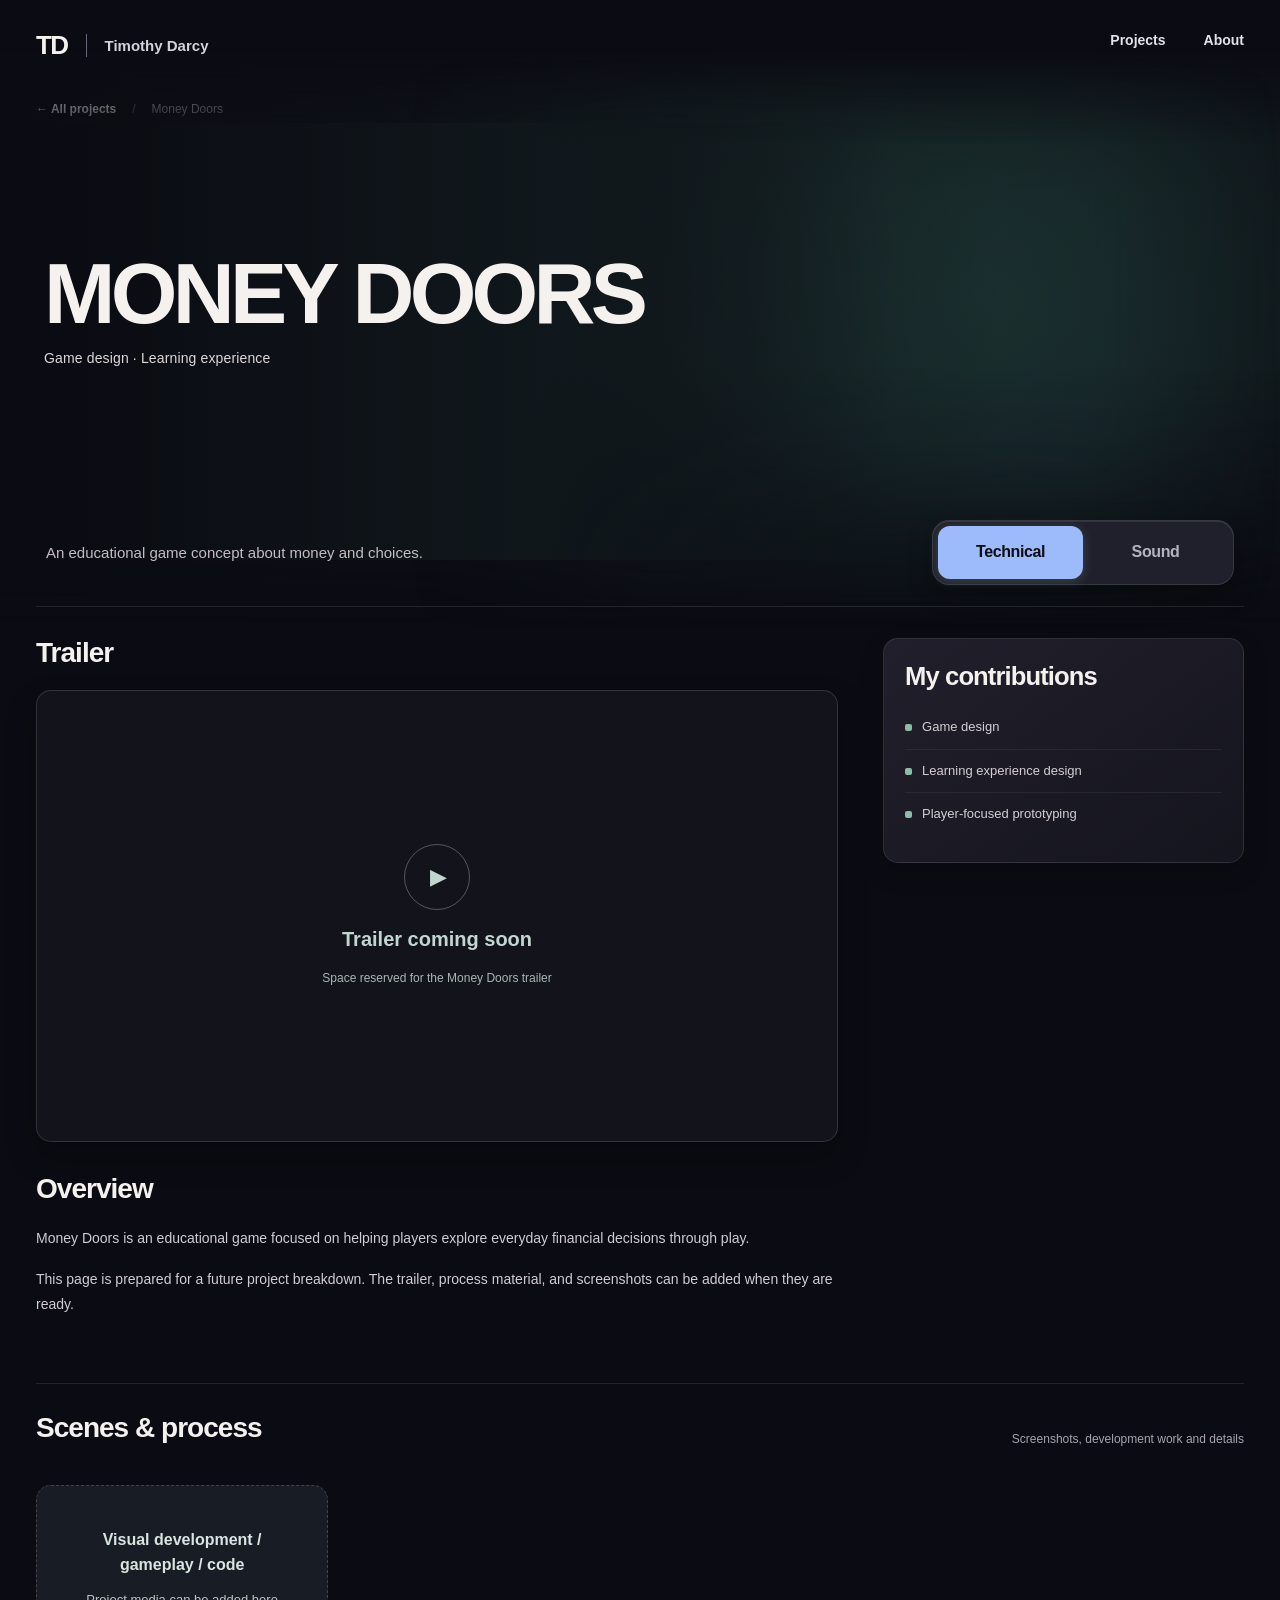
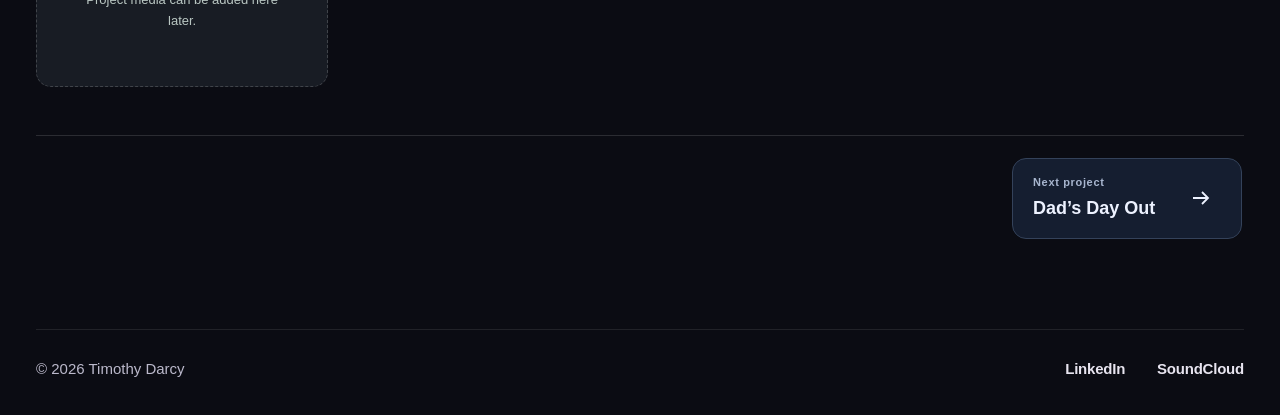
==== commit 13cec050: "new animations/transitions" ====
--- a/money-doors.html
+++ b/money-doors.html
@@ -6,5 +6,5 @@
 <div class="project-lead"><p>An educational game concept about money and choices.</p><div aria-label="Project material" class="segmented" role="tablist"><span aria-hidden="true" class="segmented-thumb"></span><button aria-controls="technical" aria-selected="true" class="tab-button is-active" data-tab-target="technical" id="tab-technical" role="tab" type="button">Technical</button><button aria-controls="sound" aria-selected="false" class="tab-button" data-tab-target="sound" id="tab-sound" role="tab" tabindex="-1" type="button">Sound</button></div></div>
 <div class="tab-viewport"><section aria-labelledby="tab-technical" class="tab-panel is-active" id="technical" role="tabpanel"><div class="project-info-grid"><div class="project-primary"><section class="content-block"><h2 class="block-heading"> Trailer</h2><div class="project-video-frame"><div class="video-empty"><span aria-hidden="true" class="empty-play">▶</span><strong>Trailer coming soon</strong><small>Space reserved for the Money Doors trailer</small></div></div></section><section class="content-block"><h2 class="block-heading"> Overview</h2><div class="overview-copy"><p>Money Doors is an educational game focused on helping players explore everyday financial decisions through play.</p><p>This page is prepared for a future project breakdown. The trailer, process material, and screenshots can be added when they are ready.</p></div></section></div><aside class="contributions content-block"><h2 class="block-heading"> My contributions</h2><ul><li>Game design</li><li>Learning experience design</li><li>Player-focused prototyping</li></ul></aside></div><section class="content-block screenshots-block"><div class="screenshots-heading"><h2 class="block-heading"> Scenes &amp; process</h2><p>Screenshots, development work and details</p></div><div class="project-gallery"><div class="gallery-empty"><span>Visual development / gameplay / code</span><p>Project media can be added here later.</p></div></div></section></section>
 <section aria-labelledby="tab-sound" class="tab-panel" hidden="" id="sound" role="tabpanel"><div class="sound-heading"><div><h2>Music &amp; sound</h2><p>Music and audio created for Money Doors.</p></div></div><div class="sound-tracklist"><div class="sound-empty"><h3>Audio not added yet</h3><p>Sound examples can be placed here when available.</p></div></div></section></div>
-<div class="next-project"><a href="project4.html">Next: Dad’s Day Out <span aria-hidden="true">↗</span></a></div>
+<div class="next-project"><a href="project4.html"><small>Next project</small><strong>Dad’s Day Out</strong><svg aria-hidden="true" viewBox="0 0 24 24" fill="none" stroke="currentColor" stroke-width="1.8"><path d="M4 12h15m-6-6 6 6-6 6"/></svg></a></div>
 </main><footer class="site-footer wrap"><span>© 2026 Timothy Darcy</span><div><a href="https://www.linkedin.com/in/timothy-darcy-484072272/" rel="noopener noreferrer" target="_blank">LinkedIn</a><a href="https://soundcloud.com/time-trashzz/sets/sounds-for-game" rel="noopener noreferrer" target="_blank">SoundCloud</a></div></footer><dialog aria-label="Expanded image" class="image-dialog"><button aria-label="Close image" class="dialog-close" type="button">×</button><img alt="" src=""/></dialog></body></html>
--- a/styles/style.css
+++ b/styles/style.css
@@ -228,20 +228,6 @@
 /* Vertical PowerPoint-style screen slide where cross-document view transitions
    are supported (Chromium). No external libraries and no continuous JS.
    The old screen rises while the next screen arrives from below. */
-@view-transition { navigation: none; }
-::view-transition-old(root) {
-  animation: page-old-up .62s var(--ease-slide) both;
-}
-::view-transition-new(root) {
-  animation: page-new-up .62s var(--ease-slide) both;
-}
-@keyframes page-old-up {from{transform:translateY(0)}to{transform:translateY(-100%)}}
-@keyframes page-new-up {from{transform:translateY(100%)}to{transform:translateY(0)}}
-/* Fallback when cross-document view transitions aren't available. */
-.page-wipe {background:linear-gradient(140deg,#252139,#141b2c)}
-.page-wipe.is-exiting {animation-duration:.5s}
-.page-wipe.is-entering {animation-duration:.58s}
-
 @media(max-width:680px) {
   .hero-copy {padding-bottom: 0}
   .hero-role {margin-bottom:22px}
@@ -353,16 +339,6 @@
 .audio-track.is-playing .track-play{background:var(--project-accent);color:#0e0d11;border-color:var(--project-accent)}
 .audio-track.is-playing::after{content:"";position:absolute;inset:0;pointer-events:none;border-radius:12px;border:1px solid var(--project-accent);opacity:.4;animation:audio-breathe 2.3s ease-in-out infinite}
 @keyframes audio-breathe{50%{opacity:.8}}
-/* Actual page transitions on local files and hosted pages: upward sheet + content movement. */
-.page-wipe{background:linear-gradient(150deg,#231d35 0%,#151a2b 63%,#0b0c13 100%);border-top:2px solid rgba(196,157,254,.8);z-index:3000}
-.page-wipe.is-exiting{visibility:visible;transform:translateY(100%);animation:slide-cover .67s var(--slide-ease) forwards}
-.page-wipe.is-entering{visibility:visible;transform:translateY(0);animation:slide-uncover .74s var(--slide-ease) both}
-@keyframes slide-cover{from{transform:translateY(100%)}to{transform:translateY(0)}}
-@keyframes slide-uncover{from{transform:translateY(0)}to{transform:translateY(-101%)}}
-.site-header,main,.site-footer{transition:transform .64s var(--slide-ease),opacity .48s ease}
-body.is-departing .site-header,body.is-departing main,body.is-departing .site-footer{transform:translateY(-85px);opacity:.08}
-body.is-arriving .site-header,body.is-arriving main,body.is-arriving .site-footer{animation:arrive-from-below .78s var(--play-ease) both}
-@keyframes arrive-from-below{from{transform:translateY(82px);opacity:.15}to{transform:translateY(0);opacity:1}}
 /* On section links (About, Projects) leave navigation unchanged and smooth-scroll. */
 .tab-viewport.is-switching{overflow:hidden;transition:height .57s var(--play-ease)}
 .tab-panel.is-active{animation:content-slide-in .53s var(--play-ease) both}
@@ -407,3 +383,83 @@
   .banner-art{top:-25px;bottom:-90px}
   .banner-ink{bottom:-22px}
 }
+
+/* Navigation snapshots move together along the route's axis. */
+:root {
+  --settle: cubic-bezier(.22,.78,.18,1);
+  --travel: cubic-bezier(.45,.05,.19,1);
+  --route-x: 0%;
+  --route-y: 100%;
+  background-color: #0b0c13;
+}
+html[data-route="return"] { --route-y: -100%; }
+html[data-route="next"] { --route-x: 100%; --route-y: 0%; }
+html[data-route="previous"] { --route-x: -100%; --route-y: 0%; }
+@media (prefers-reduced-motion: no-preference) {
+  @view-transition { navigation: auto; }
+  ::view-transition-old(root) { animation: sheet-out 490ms var(--travel) both; }
+  ::view-transition-new(root) { animation: sheet-in 490ms var(--travel) both; }
+  ::view-transition-group(game-art) { animation-duration: 490ms; animation-timing-function: var(--travel); }
+  ::view-transition-image-pair(game-art) { overflow:hidden; border-radius:12px; }
+  ::view-transition-old(game-art), ::view-transition-new(game-art) { height:100%; object-fit:cover; }
+}
+@keyframes sheet-out { to { transform:translate(calc(-.46 * var(--route-x)),calc(-.46 * var(--route-y))); opacity:.55; } }
+@keyframes sheet-in { from { transform:translate(var(--route-x),var(--route-y)); } }
+body.home-page { isolation:isolate; background:#080c15; }
+.home-page .ambient { background:#080c15; }
+.home-page .ambient i { display:none; }
+.home-page .ambient::before {
+  content:""; position:absolute; inset:-3%;
+  background: url("images/home-mist.webp") center / cover no-repeat;
+  animation: mist-drift 48s ease-in-out infinite alternate;
+}
+@keyframes mist-drift { to { transform:translate(1.5%,-1%) scale(1.025); } }
+@media (max-width:680px), (prefers-reduced-motion:reduce) {
+  .home-page .ambient::before { animation:none; inset:0; }
+}
+.segmented { display:inline-grid; grid-template-columns:repeat(2,1fr); }
+.segmented-thumb { background:#9dbbfa; transition:transform 360ms cubic-bezier(.23,.9,.23,1.05); }
+.tab-viewport.is-switching { transition:height 360ms var(--settle); }
+.tab-panel.is-active { animation:panel-glide 320ms var(--settle) both; }
+#sound { --panel-x:12px; }
+@keyframes panel-glide { from { opacity:.25; transform:translateX(var(--panel-x,-12px)); } }
+.motion-enabled .reveal-item { translate:0 16px; transition-duration:450ms; }
+.motion-enabled .reveal-item:focus-within { opacity:1; translate:none; }
+.project-card:active, .primary-button:active, .tab-button:active, .gallery-item:active { scale:.98; }
+.project-card, .primary-button, .tab-button, .gallery-item { transition-property: transform,scale,border-color,opacity,translate; }
+.next-project a {
+  display:grid; grid-template-columns:1fr 32px; gap:4px 28px;
+  align-items:center; padding:15px 20px; min-width:min(230px,100%);
+  color:#edf2ff; background:#151e30; border:1px solid #34425a; border-radius:14px;
+  transition:transform 220ms var(--settle),background 220ms,border-color 220ms;
+}
+.next-project small { font-size:11px; font-weight:600; color:#a8b6cf; letter-spacing:.06em; }
+.next-project strong { grid-row:2; font-size:18px; }
+.next-project svg { grid-column:2; grid-row:1/3; width:24px; transition:transform 240ms var(--settle); }
+.next-project a:hover { transform:translateY(-2px); color:white; border-color:#728ab4; background:#1d2b43; }
+.next-project a:hover svg { transform:translateX(4px); }
+.next-project a:active,.audio-player button:active { transform:scale(.97); }
+.audio-track { grid-template-columns:minmax(0,1fr); gap:10px; }
+.audio-track.is-playing::after { content:none; }
+.audio-player { display:flex; align-items:center; gap:12px; width:min(100%,530px); }
+.audio-player button {
+  display:grid; place-items:center; flex:none; width:44px; height:44px;
+  cursor:pointer; color:#d4e2ff; border:1px solid #47546b; background:#202a3b; border-radius:50%;
+  transition: transform 160ms var(--settle), background 160ms;
+}
+.audio-player button:hover { background:#324563; }
+.audio-player .volume { background:transparent; border-color:transparent; }
+.audio-player svg { width:19px; height:19px; fill:currentColor; }
+.transport path { transition:opacity 140ms; }
+.pause-shape,.silent,.is-playing .play-shape,.muted .waves { opacity:0; }
+.is-playing .pause-shape,.muted .silent { opacity:1; }
+.audio-player .time { font-weight:500; line-height:1.25; font-size:12px; font-variant-numeric:tabular-nums; color:#cad4e6; white-space:nowrap; }
+.audio-player input {
+  flex:1; min-width:12px; height:32px; margin:0; cursor:pointer; appearance:none;
+  background:linear-gradient(to right,#9dbbfa var(--played,0%),#374359 0) center / 100% 4px no-repeat;
+}
+.audio-player input::-webkit-slider-thumb { appearance:none; width:12px; height:12px; border-radius:50%; background:#d9e6ff; }
+.audio-player input::-moz-range-thumb { width:12px; height:12px; border:0; border-radius:50%; background:#d9e6ff; }
+.audio-player input:disabled { opacity:.65; cursor:default; }
+:where(a,button,input):focus-visible { outline:2px solid #bdd6ff; outline-offset:3px; }
+@media (max-width:400px) { .audio-player { gap:6px; } }
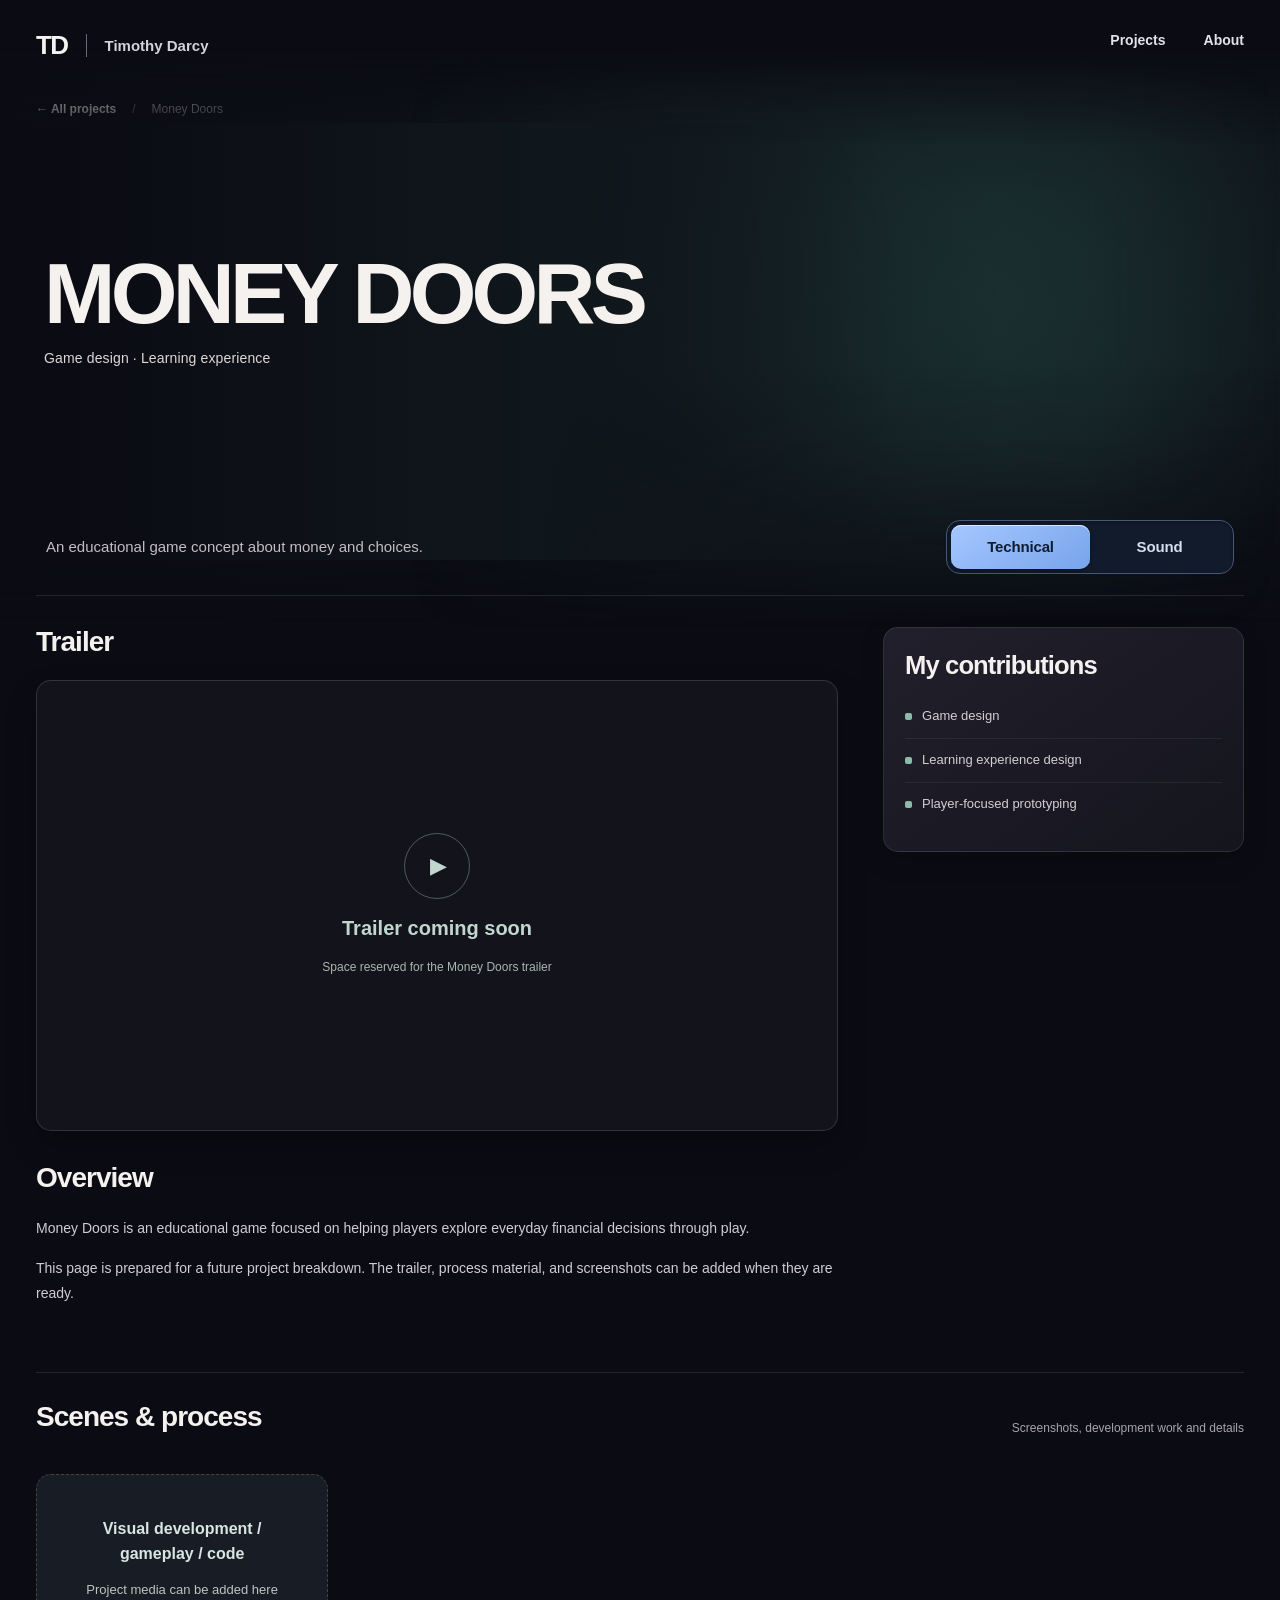
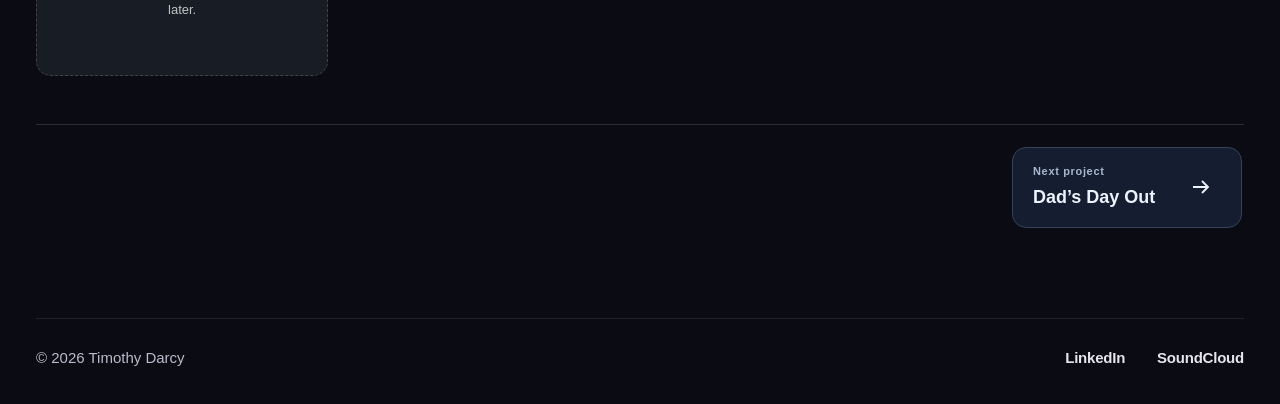
==== commit c0321036: "new background" ====
--- a/money-doors.html
+++ b/money-doors.html
@@ -1,10 +1,19 @@
 <!DOCTYPE html>
 
-<html lang="en"><head><meta charset="utf-8"/><meta content="width=device-width, initial-scale=1" name="viewport"/><meta content="#0b0b11" name="theme-color"/><link href="styles/style.css" rel="stylesheet"/><script defer="" src="scripts/main.js"></script><title>Money Doors — Timothy Darcy</title><meta content="Money Doors: Game design · Learning experience" name="description"/></head><body class="project-page" style="--project-accent:#8bbba9;--project-deep:#1c3431"><div aria-hidden="true" class="ambient"><i></i><i></i></div><div aria-hidden="true" class="page-wipe"></div><header class="site-header wrap"><a aria-label="Timothy Darcy home" class="brand" href="index.html"><span class="brand-mark">TD</span><span class="brand-name">Timothy Darcy</span></a><nav aria-label="Main navigation" class="main-nav"><a href="index.html#projects">Projects</a><a href="index.html#about">About</a></nav></header>
+<html lang="en"><head><meta charset="utf-8"/><meta content="width=device-width, initial-scale=1" name="viewport"/><meta content="#0b0b11" name="theme-color"/><script>
+/* Read the incoming slide direction before the first paint, including local previews. */
+(() => {
+  const saved = window.name.match(/^td-motion:(open|return|next)$/);
+  if (saved) {
+    document.documentElement.dataset.arrival = saved[1];
+    window.name = '';
+  }
+})();
+</script><link href="styles/style.css?v=motion3" rel="stylesheet"/><script defer="" src="scripts/main.js?v=motion3"></script><title>Money Doors — Timothy Darcy</title><meta content="Money Doors: Game design · Learning experience" name="description"/></head><body class="project-page" style="--project-accent:#8bbba9;--project-deep:#1c3431"><div aria-hidden="true" class="ambient"><i></i><i></i></div><div aria-hidden="true" class="route-curtain"></div><header class="site-header wrap"><a aria-label="Timothy Darcy home" class="brand" href="index.html"><span class="brand-mark">TD</span><span class="brand-name">Timothy Darcy</span></a><nav aria-label="Main navigation" class="main-nav"><a href="index.html#projects">Projects</a><a href="index.html#about">About</a></nav></header>
 <main class="project-main wrap"><div class="project-breadcrumb"><a class="back-link" href="index.html#projects">← All projects</a><span class="crumb-separator">/</span><span>Money Doors</span></div>
 <section class="project-banner"><div class="banner-art"><div aria-hidden="true" class="banner-placeholder"></div></div><div class="banner-ink"></div><div class="banner-title"><h1>MONEY DOORS</h1><p>Game design · Learning experience</p></div></section>
-<div class="project-lead"><p>An educational game concept about money and choices.</p><div aria-label="Project material" class="segmented" role="tablist"><span aria-hidden="true" class="segmented-thumb"></span><button aria-controls="technical" aria-selected="true" class="tab-button is-active" data-tab-target="technical" id="tab-technical" role="tab" type="button">Technical</button><button aria-controls="sound" aria-selected="false" class="tab-button" data-tab-target="sound" id="tab-sound" role="tab" tabindex="-1" type="button">Sound</button></div></div>
+<div class="project-lead"><p>An educational game concept about money and choices.</p><div aria-label="Project material" class="material-switch" role="tablist"><span aria-hidden="true" class="material-indicator"></span><button aria-controls="technical" aria-selected="true" class="material-tab is-active" data-tab-target="technical" id="tab-technical" role="tab" type="button">Technical</button><button aria-controls="sound" aria-selected="false" class="material-tab" data-tab-target="sound" id="tab-sound" role="tab" tabindex="-1" type="button">Sound</button></div></div>
 <div class="tab-viewport"><section aria-labelledby="tab-technical" class="tab-panel is-active" id="technical" role="tabpanel"><div class="project-info-grid"><div class="project-primary"><section class="content-block"><h2 class="block-heading"> Trailer</h2><div class="project-video-frame"><div class="video-empty"><span aria-hidden="true" class="empty-play">▶</span><strong>Trailer coming soon</strong><small>Space reserved for the Money Doors trailer</small></div></div></section><section class="content-block"><h2 class="block-heading"> Overview</h2><div class="overview-copy"><p>Money Doors is an educational game focused on helping players explore everyday financial decisions through play.</p><p>This page is prepared for a future project breakdown. The trailer, process material, and screenshots can be added when they are ready.</p></div></section></div><aside class="contributions content-block"><h2 class="block-heading"> My contributions</h2><ul><li>Game design</li><li>Learning experience design</li><li>Player-focused prototyping</li></ul></aside></div><section class="content-block screenshots-block"><div class="screenshots-heading"><h2 class="block-heading"> Scenes &amp; process</h2><p>Screenshots, development work and details</p></div><div class="project-gallery"><div class="gallery-empty"><span>Visual development / gameplay / code</span><p>Project media can be added here later.</p></div></div></section></section>
 <section aria-labelledby="tab-sound" class="tab-panel" hidden="" id="sound" role="tabpanel"><div class="sound-heading"><div><h2>Music &amp; sound</h2><p>Music and audio created for Money Doors.</p></div></div><div class="sound-tracklist"><div class="sound-empty"><h3>Audio not added yet</h3><p>Sound examples can be placed here when available.</p></div></div></section></div>
-<div class="next-project"><a href="project4.html"><small>Next project</small><strong>Dad’s Day Out</strong><svg aria-hidden="true" viewBox="0 0 24 24" fill="none" stroke="currentColor" stroke-width="1.8"><path d="M4 12h15m-6-6 6 6-6 6"/></svg></a></div>
+<div class="next-project"><a href="project4.html" data-art="styles/images/project4-thumb.png"><small>Next project</small><strong>Dad’s Day Out</strong><svg aria-hidden="true" viewBox="0 0 24 24" fill="none" stroke="currentColor" stroke-width="1.8"><path d="M4 12h15m-6-6 6 6-6 6"/></svg></a></div>
 </main><footer class="site-footer wrap"><span>© 2026 Timothy Darcy</span><div><a href="https://www.linkedin.com/in/timothy-darcy-484072272/" rel="noopener noreferrer" target="_blank">LinkedIn</a><a href="https://soundcloud.com/time-trashzz/sets/sounds-for-game" rel="noopener noreferrer" target="_blank">SoundCloud</a></div></footer><dialog aria-label="Expanded image" class="image-dialog"><button aria-label="Close image" class="dialog-close" type="button">×</button><img alt="" src=""/></dialog></body></html>
--- a/styles/style.css
+++ b/styles/style.css
@@ -384,41 +384,6 @@
   .banner-ink{bottom:-22px}
 }
 
-/* Navigation snapshots move together along the route's axis. */
-:root {
-  --settle: cubic-bezier(.22,.78,.18,1);
-  --travel: cubic-bezier(.45,.05,.19,1);
-  --route-x: 0%;
-  --route-y: 100%;
-  background-color: #0b0c13;
-}
-html[data-route="return"] { --route-y: -100%; }
-html[data-route="next"] { --route-x: 100%; --route-y: 0%; }
-html[data-route="previous"] { --route-x: -100%; --route-y: 0%; }
-@media (prefers-reduced-motion: no-preference) {
-  @view-transition { navigation: auto; }
-  ::view-transition-old(root) { animation: sheet-out 490ms var(--travel) both; }
-  ::view-transition-new(root) { animation: sheet-in 490ms var(--travel) both; }
-  ::view-transition-group(game-art) { animation-duration: 490ms; animation-timing-function: var(--travel); }
-  ::view-transition-image-pair(game-art) { overflow:hidden; border-radius:12px; }
-  ::view-transition-old(game-art), ::view-transition-new(game-art) { height:100%; object-fit:cover; }
-}
-@keyframes sheet-out { to { transform:translate(calc(-.46 * var(--route-x)),calc(-.46 * var(--route-y))); opacity:.55; } }
-@keyframes sheet-in { from { transform:translate(var(--route-x),var(--route-y)); } }
-body.home-page { isolation:isolate; background:#080c15; }
-.home-page .ambient { background:#080c15; }
-.home-page .ambient i { display:none; }
-.home-page .ambient::before {
-  content:""; position:absolute; inset:-3%;
-  background: url("images/home-mist.webp") center / cover no-repeat;
-  animation: mist-drift 48s ease-in-out infinite alternate;
-}
-@keyframes mist-drift { to { transform:translate(1.5%,-1%) scale(1.025); } }
-@media (max-width:680px), (prefers-reduced-motion:reduce) {
-  .home-page .ambient::before { animation:none; inset:0; }
-}
-.segmented { display:inline-grid; grid-template-columns:repeat(2,1fr); }
-.segmented-thumb { background:#9dbbfa; transition:transform 360ms cubic-bezier(.23,.9,.23,1.05); }
 .tab-viewport.is-switching { transition:height 360ms var(--settle); }
 .tab-panel.is-active { animation:panel-glide 320ms var(--settle) both; }
 #sound { --panel-x:12px; }
@@ -463,3 +428,73 @@
 .audio-player input:disabled { opacity:.65; cursor:default; }
 :where(a,button,input):focus-visible { outline:2px solid #bdd6ff; outline-offset:3px; }
 @media (max-width:400px) { .audio-player { gap:6px; } }
+
+/* Homepage artwork lives in its own visible layer, underneath all content. */
+body.home-page { background:#050c18; isolation:isolate; }
+.home-sky { display:block; position:fixed; inset:0; z-index:0; pointer-events:none; overflow:hidden; }
+.home-sky img { width:100%; height:100%; display:block; object-fit:cover; object-position:58% 50%; }
+.home-sky::after { content:""; position:absolute; inset:0; background:linear-gradient(90deg,#03081466,transparent 65%),linear-gradient(0deg,#050a174d,transparent 60%); }
+.home-page > :is(header,main,footer) { position:relative; z-index:1; }
+:root { --settle:cubic-bezier(.22,.78,.18,1); --sweep:cubic-bezier(.55,.04,.35,1); background:#090e1a; }
+
+/* A single moving highlight shares a grid cell's exact width at every breakpoint. */
+.material-switch {
+  position:relative; isolation:isolate; display:grid; grid-template-columns:repeat(2,minmax(0,1fr));
+  flex:0 0 auto; width:min(100%,288px); padding:4px; border:1px solid #485974; border-radius:14px;
+  background:#111b2b; box-shadow:inset 0 1px 3px #0005;
+}
+.material-indicator {
+  position:absolute; z-index:0; pointer-events:none;
+  top:4px; bottom:4px; left:4px; width:calc(50% - 4px);
+  border-radius:10px; background:linear-gradient(145deg,#a5c7ff,#77a4eb);
+  box-shadow:0 1px 5px #0005,inset 0 1px #d8e8ff;
+  transform:translateX(0); transition:transform 420ms cubic-bezier(.25,.84,.22,1.08);
+}
+.material-switch[data-selected="sound"] .material-indicator { transform:translateX(100%); }
+.material-tab {
+  appearance:none; position:relative; z-index:1; display:grid; place-items:center; min-width:0; min-height:44px;
+  background:transparent; color:#d5deed; border:0; border-radius:10px; padding:9px 12px; margin:0;
+  font:inherit; font-size:15px; font-weight:700; cursor:pointer; letter-spacing:-.01em;
+  transition:color 210ms ease,transform 140ms var(--settle);
+}
+.material-tab[aria-selected="true"] { color:#101c31; }
+.material-tab:active { transform:scale(.95); }
+.material-tab:focus-visible { outline:2px solid white; outline-offset:2px; }
+@media(max-width:680px) { .material-switch { width:min(100%,268px); } }
+.tab-panel.is-active { animation:material-panel-in 400ms var(--settle) both; }
+#sound { --panel-travel:22px; }
+@keyframes material-panel-in {
+  from { opacity:.15; transform:translate3d(var(--panel-travel,-22px),8px,0); }
+  to { opacity:1; transform:none; }
+}
+
+/* Two staggered edges move as one sheet. Only transform and opacity animate. */
+.route-curtain { display:none; position:fixed; z-index:10000; inset:-2px; pointer-events:none;
+  background:linear-gradient(125deg,#0c192e 12%,#203f69 60%,#152a4d); }
+.route-curtain::after { content:""; position:absolute; inset:0; background:linear-gradient(135deg,#0a1220,#101e35 75%,#182a45); }
+html { --from-x:0%; --from-y:102%; --to-x:0%; --to-y:-102%; --content-x:0px; --content-y:66px; }
+html:is([data-arrival="return"],[data-departure="return"]) { --from-y:-102%; --to-y:102%; --content-y:-66px; }
+html:is([data-arrival="next"],[data-departure="next"]) { --from-x:102%; --from-y:0%; --to-x:-102%; --to-y:0%; --content-x:74px; --content-y:0px; }
+@media(prefers-reduced-motion:no-preference) {
+  html[data-departure] .route-curtain { display:block; animation:cover-route 260ms var(--sweep) both; }
+  html[data-departure] .route-curtain::after { animation:cover-route 225ms 34ms var(--sweep) both; }
+  html[data-arrival] .route-curtain { display:block; animation:uncover-route 320ms var(--settle) both; }
+  html[data-arrival] .route-curtain::after { animation:uncover-route 260ms var(--settle) both; }
+  html[data-departure] body > main { animation:depart-content 260ms ease-in both; }
+  html[data-arrival] body > main { animation:arrive-content 465ms var(--settle) both; }
+  html[data-arrival] .banner-title { animation:arrive-content 480ms 55ms var(--settle) both; }
+}
+@keyframes cover-route { from { transform:translate3d(var(--from-x),var(--from-y),0); } to { transform:none; } }
+@keyframes uncover-route { from { transform:none; } to { transform:translate3d(var(--to-x),var(--to-y),0); } }
+@keyframes depart-content { to { opacity:.55; transform:translate3d(calc(0px - var(--content-x)),calc(0px - var(--content-y)),0); } }
+@keyframes arrive-content { from { opacity:.45; transform:translate3d(var(--content-x),var(--content-y),0); } to { opacity:1; transform:none; } }
+.route-curtain::after {
+  background-color:#111d30;
+  background-image:linear-gradient(102deg,#0c1526 5%,#101f36df 33%,#101f3677 74%,#0b1322be),var(--route-art,none);
+  background-position:center; background-size:cover;
+}
+html:is([data-departure="return"],[data-arrival="return"]) .route-curtain::after { background-image:linear-gradient(135deg,#0a1220,#12243c 75%,#203958); }
+@media(prefers-reduced-motion:no-preference) {
+  .route-source:is(.project-card,.float-card) img { animation:art-push 265ms var(--settle) both; }
+  @keyframes art-push { to { transform:scale(1.13); } }
+}
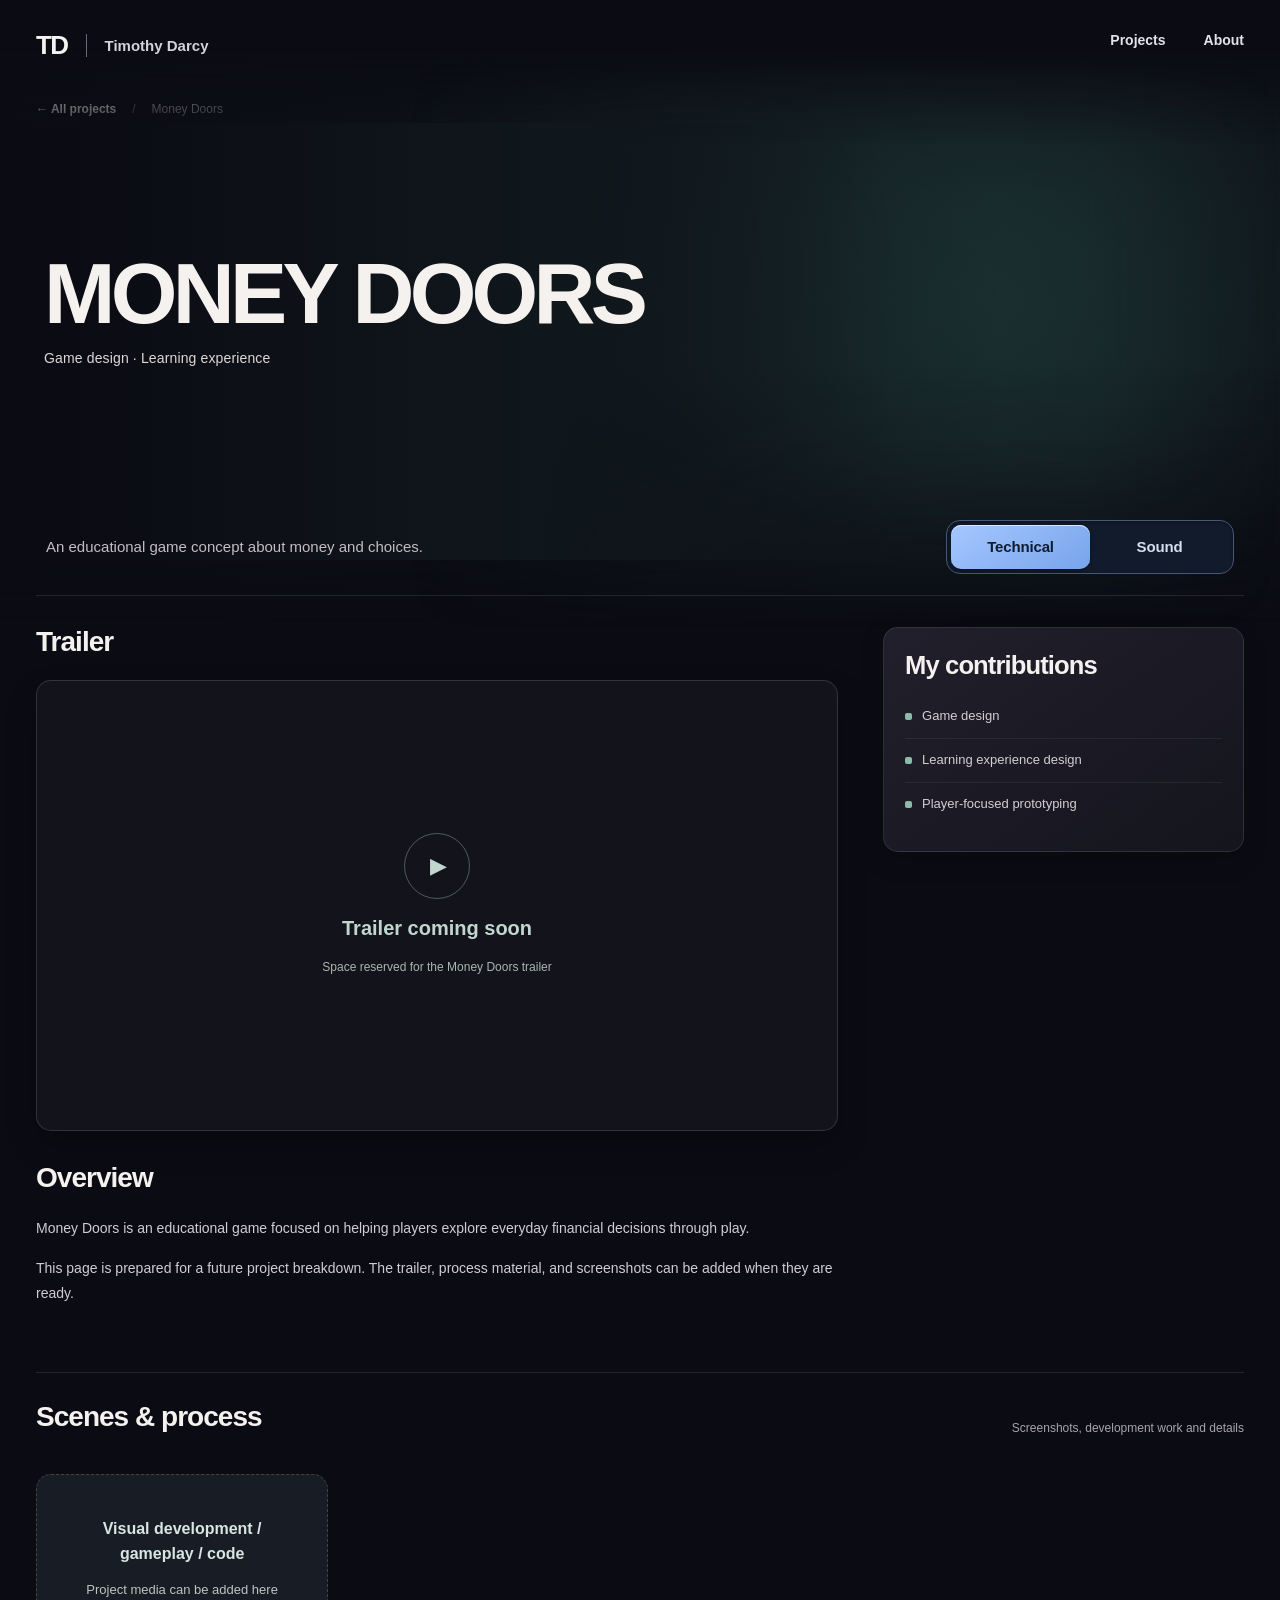
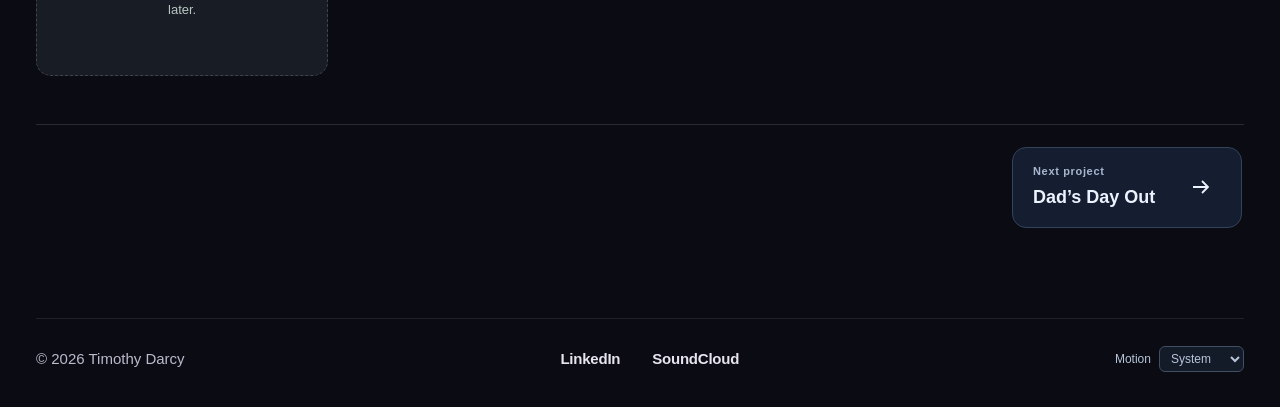
==== commit db0a4919: "new things" ====
--- a/money-doors.html
+++ b/money-doors.html
@@ -1,19 +1,10 @@
 <!DOCTYPE html>
 
-<html lang="en"><head><meta charset="utf-8"/><meta content="width=device-width, initial-scale=1" name="viewport"/><meta content="#0b0b11" name="theme-color"/><script>
-/* Read the incoming slide direction before the first paint, including local previews. */
-(() => {
-  const saved = window.name.match(/^td-motion:(open|return|next)$/);
-  if (saved) {
-    document.documentElement.dataset.arrival = saved[1];
-    window.name = '';
-  }
-})();
-</script><link href="styles/style.css?v=motion3" rel="stylesheet"/><script defer="" src="scripts/main.js?v=motion3"></script><title>Money Doors — Timothy Darcy</title><meta content="Money Doors: Game design · Learning experience" name="description"/></head><body class="project-page" style="--project-accent:#8bbba9;--project-deep:#1c3431"><div aria-hidden="true" class="ambient"><i></i><i></i></div><div aria-hidden="true" class="route-curtain"></div><header class="site-header wrap"><a aria-label="Timothy Darcy home" class="brand" href="index.html"><span class="brand-mark">TD</span><span class="brand-name">Timothy Darcy</span></a><nav aria-label="Main navigation" class="main-nav"><a href="index.html#projects">Projects</a><a href="index.html#about">About</a></nav></header>
+<html lang="en"><head><meta charset="utf-8"/><meta content="width=device-width, initial-scale=1" name="viewport"/><meta content="#0b0b11" name="theme-color"/><script>if (window.name === 'td-painted') { document.documentElement.classList.add('slide-landed'); window.name = ''; }</script><link href="styles/style.css" rel="stylesheet"/><script defer="" src="scripts/main.js"></script><title>Money Doors — Timothy Darcy</title><meta content="Money Doors: Game design · Learning experience" name="description"/></head><body class="project-page" style="--project-accent:#8bbba9;--project-deep:#1c3431"><div aria-hidden="true" class="ambient"><i></i><i></i></div><header class="site-header wrap"><a aria-label="Timothy Darcy home" class="brand" href="index.html"><span class="brand-mark">TD</span><span class="brand-name">Timothy Darcy</span></a><nav aria-label="Main navigation" class="main-nav"><a href="index.html#projects">Projects</a><a href="index.html#about">About</a></nav></header>
 <main class="project-main wrap"><div class="project-breadcrumb"><a class="back-link" href="index.html#projects">← All projects</a><span class="crumb-separator">/</span><span>Money Doors</span></div>
 <section class="project-banner"><div class="banner-art"><div aria-hidden="true" class="banner-placeholder"></div></div><div class="banner-ink"></div><div class="banner-title"><h1>MONEY DOORS</h1><p>Game design · Learning experience</p></div></section>
 <div class="project-lead"><p>An educational game concept about money and choices.</p><div aria-label="Project material" class="material-switch" role="tablist"><span aria-hidden="true" class="material-indicator"></span><button aria-controls="technical" aria-selected="true" class="material-tab is-active" data-tab-target="technical" id="tab-technical" role="tab" type="button">Technical</button><button aria-controls="sound" aria-selected="false" class="material-tab" data-tab-target="sound" id="tab-sound" role="tab" tabindex="-1" type="button">Sound</button></div></div>
 <div class="tab-viewport"><section aria-labelledby="tab-technical" class="tab-panel is-active" id="technical" role="tabpanel"><div class="project-info-grid"><div class="project-primary"><section class="content-block"><h2 class="block-heading"> Trailer</h2><div class="project-video-frame"><div class="video-empty"><span aria-hidden="true" class="empty-play">▶</span><strong>Trailer coming soon</strong><small>Space reserved for the Money Doors trailer</small></div></div></section><section class="content-block"><h2 class="block-heading"> Overview</h2><div class="overview-copy"><p>Money Doors is an educational game focused on helping players explore everyday financial decisions through play.</p><p>This page is prepared for a future project breakdown. The trailer, process material, and screenshots can be added when they are ready.</p></div></section></div><aside class="contributions content-block"><h2 class="block-heading"> My contributions</h2><ul><li>Game design</li><li>Learning experience design</li><li>Player-focused prototyping</li></ul></aside></div><section class="content-block screenshots-block"><div class="screenshots-heading"><h2 class="block-heading"> Scenes &amp; process</h2><p>Screenshots, development work and details</p></div><div class="project-gallery"><div class="gallery-empty"><span>Visual development / gameplay / code</span><p>Project media can be added here later.</p></div></div></section></section>
 <section aria-labelledby="tab-sound" class="tab-panel" hidden="" id="sound" role="tabpanel"><div class="sound-heading"><div><h2>Music &amp; sound</h2><p>Music and audio created for Money Doors.</p></div></div><div class="sound-tracklist"><div class="sound-empty"><h3>Audio not added yet</h3><p>Sound examples can be placed here when available.</p></div></div></section></div>
 <div class="next-project"><a href="project4.html" data-art="styles/images/project4-thumb.png"><small>Next project</small><strong>Dad’s Day Out</strong><svg aria-hidden="true" viewBox="0 0 24 24" fill="none" stroke="currentColor" stroke-width="1.8"><path d="M4 12h15m-6-6 6 6-6 6"/></svg></a></div>
-</main><footer class="site-footer wrap"><span>© 2026 Timothy Darcy</span><div><a href="https://www.linkedin.com/in/timothy-darcy-484072272/" rel="noopener noreferrer" target="_blank">LinkedIn</a><a href="https://soundcloud.com/time-trashzz/sets/sounds-for-game" rel="noopener noreferrer" target="_blank">SoundCloud</a></div></footer><dialog aria-label="Expanded image" class="image-dialog"><button aria-label="Close image" class="dialog-close" type="button">×</button><img alt="" src=""/></dialog></body></html>+</main><footer class="site-footer wrap"><span>© 2026 Timothy Darcy</span><div><a href="https://www.linkedin.com/in/timothy-darcy-484072272/" rel="noopener noreferrer" target="_blank">LinkedIn</a><a href="https://soundcloud.com/time-trashzz/sets/sounds-for-game" rel="noopener noreferrer" target="_blank">SoundCloud</a></div><label class="motion-setting">Motion <select class="motion-choice" aria-label="Animation preference"><option value="system">System</option><option value="full">Full</option><option value="reduce">Reduced</option></select></label></footer><dialog aria-label="Expanded image" class="image-dialog"><button aria-label="Close image" class="dialog-close" type="button">×</button><img alt="" src=""/></dialog></body></html>
--- a/styles/style.css
+++ b/styles/style.css
@@ -468,33 +468,16 @@
   to { opacity:1; transform:none; }
 }
 
-/* Two staggered edges move as one sheet. Only transform and opacity animate. */
-.route-curtain { display:none; position:fixed; z-index:10000; inset:-2px; pointer-events:none;
-  background:linear-gradient(125deg,#0c192e 12%,#203f69 60%,#152a4d); }
-.route-curtain::after { content:""; position:absolute; inset:0; background:linear-gradient(135deg,#0a1220,#101e35 75%,#182a45); }
-html { --from-x:0%; --from-y:102%; --to-x:0%; --to-y:-102%; --content-x:0px; --content-y:66px; }
-html:is([data-arrival="return"],[data-departure="return"]) { --from-y:-102%; --to-y:102%; --content-y:-66px; }
-html:is([data-arrival="next"],[data-departure="next"]) { --from-x:102%; --from-y:0%; --to-x:-102%; --to-y:0%; --content-x:74px; --content-y:0px; }
-@media(prefers-reduced-motion:no-preference) {
-  html[data-departure] .route-curtain { display:block; animation:cover-route 260ms var(--sweep) both; }
-  html[data-departure] .route-curtain::after { animation:cover-route 225ms 34ms var(--sweep) both; }
-  html[data-arrival] .route-curtain { display:block; animation:uncover-route 320ms var(--settle) both; }
-  html[data-arrival] .route-curtain::after { animation:uncover-route 260ms var(--settle) both; }
-  html[data-departure] body > main { animation:depart-content 260ms ease-in both; }
-  html[data-arrival] body > main { animation:arrive-content 465ms var(--settle) both; }
-  html[data-arrival] .banner-title { animation:arrive-content 480ms 55ms var(--settle) both; }
-}
-@keyframes cover-route { from { transform:translate3d(var(--from-x),var(--from-y),0); } to { transform:none; } }
-@keyframes uncover-route { from { transform:none; } to { transform:translate3d(var(--to-x),var(--to-y),0); } }
-@keyframes depart-content { to { opacity:.55; transform:translate3d(calc(0px - var(--content-x)),calc(0px - var(--content-y)),0); } }
-@keyframes arrive-content { from { opacity:.45; transform:translate3d(var(--content-x),var(--content-y),0); } to { opacity:1; transform:none; } }
-.route-curtain::after {
-  background-color:#111d30;
-  background-image:linear-gradient(102deg,#0c1526 5%,#101f36df 33%,#101f3677 74%,#0b1322be),var(--route-art,none);
-  background-position:center; background-size:cover;
-}
-html:is([data-departure="return"],[data-arrival="return"]) .route-curtain::after { background-image:linear-gradient(135deg,#0a1220,#12243c 75%,#203958); }
-@media(prefers-reduced-motion:no-preference) {
-  .route-source:is(.project-card,.float-card) img { animation:art-push 265ms var(--settle) both; }
-  @keyframes art-push { to { transform:scale(1.13); } }
-}
+
+/* The destination page covers the departing page and preserves its own layout. */
+.destination-slide { position:fixed; inset:0; width:100%; height:100%; border:0; margin:0; padding:0;
+  background:#0b0c13; visibility:hidden; z-index:2147483646; pointer-events:none;
+  box-shadow:0 0 38px #03061080; }
+.slide-preview { scroll-behavior:auto; }
+:is(.slide-preview,.slide-landed) :is(.hero-copy > *, .float-card, .project-banner h1, .banner-title p, .project-lead, .project-breadcrumb) { animation:none!important; }
+.material-indicator { transition:none; }
+.motion-setting { display:inline-flex; gap:.5rem; align-items:center; font-size:12px; color:#b7c4d9; }
+.motion-choice { color:inherit; font:inherit; background:#141b28; border:1px solid #414e64; border-radius:6px; padding:4px 7px; }
+html[data-motion="reduce"] { scroll-behavior:auto; }
+html[data-motion="reduce"] *,html[data-motion="reduce"] *::before,html[data-motion="reduce"] *::after { animation-duration:.01ms!important; transition-duration:.01ms!important; animation-iteration-count:1!important; }
+html[data-motion="reduce"] .reveal-item { opacity:1; translate:none; }
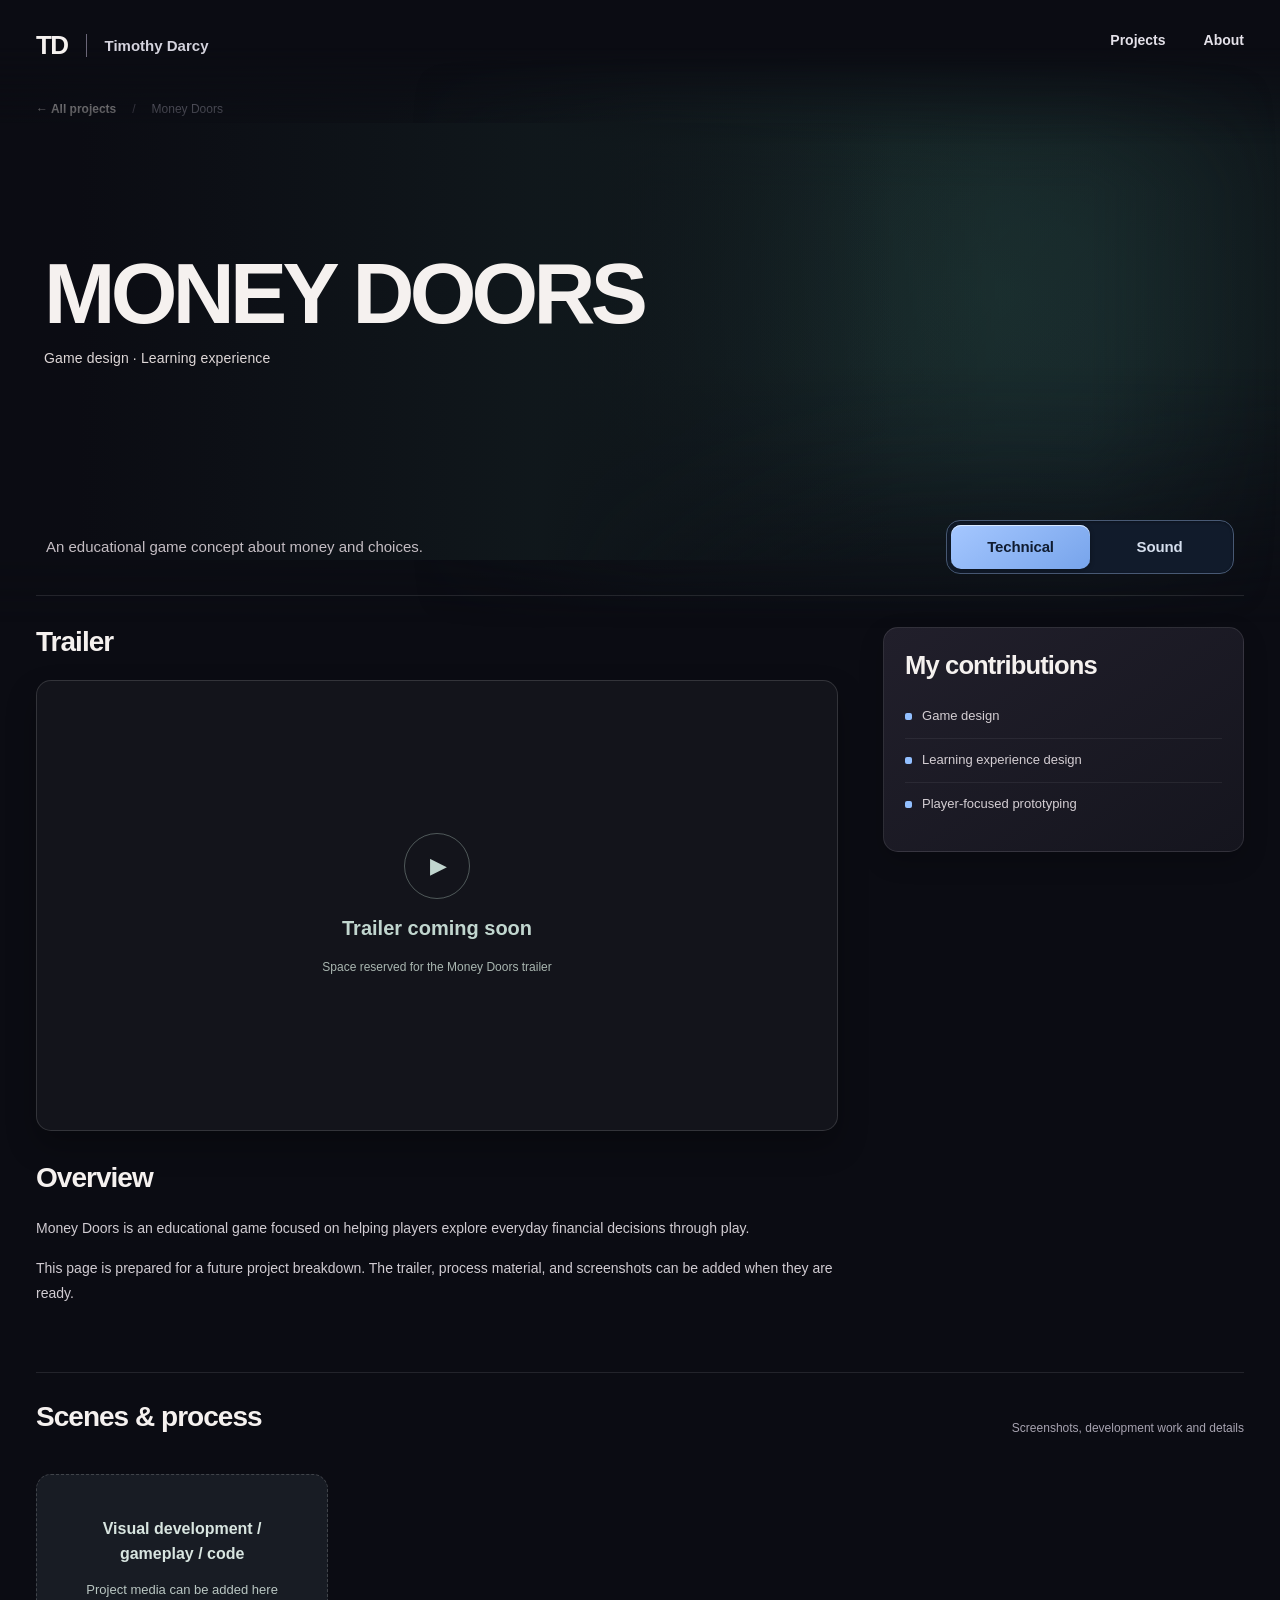
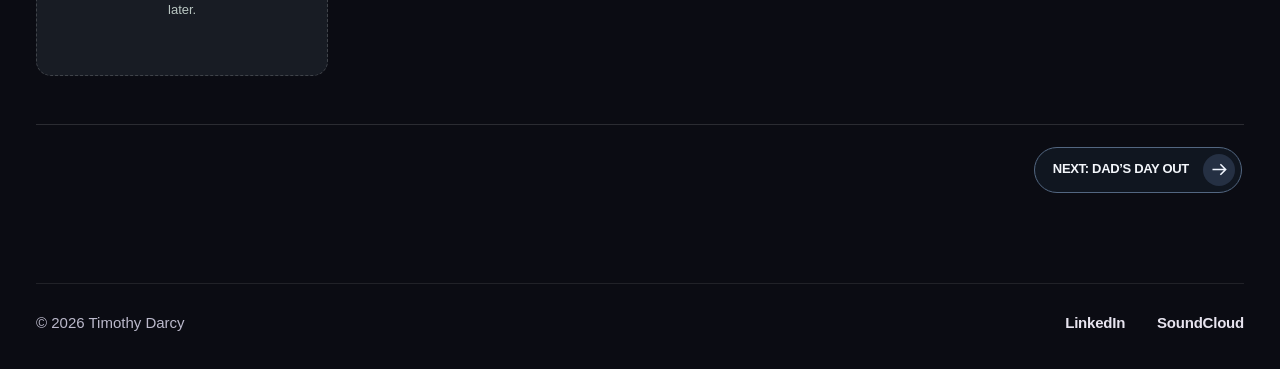
==== commit e3ef2074: "new update1" ====
--- a/money-doors.html
+++ b/money-doors.html
@@ -1,10 +1,10 @@
 <!DOCTYPE html>
 
-<html lang="en"><head><meta charset="utf-8"/><meta content="width=device-width, initial-scale=1" name="viewport"/><meta content="#0b0b11" name="theme-color"/><script>if (window.name === 'td-painted') { document.documentElement.classList.add('slide-landed'); window.name = ''; }</script><link href="styles/style.css" rel="stylesheet"/><script defer="" src="scripts/main.js"></script><title>Money Doors — Timothy Darcy</title><meta content="Money Doors: Game design · Learning experience" name="description"/></head><body class="project-page" style="--project-accent:#8bbba9;--project-deep:#1c3431"><div aria-hidden="true" class="ambient"><i></i><i></i></div><header class="site-header wrap"><a aria-label="Timothy Darcy home" class="brand" href="index.html"><span class="brand-mark">TD</span><span class="brand-name">Timothy Darcy</span></a><nav aria-label="Main navigation" class="main-nav"><a href="index.html#projects">Projects</a><a href="index.html#about">About</a></nav></header>
+<html lang="en"><head><meta charset="utf-8"/><meta content="width=device-width, initial-scale=1" name="viewport"/><meta content="#0b0b11" name="theme-color"/><script>if (window.name === 'td-painted') { document.documentElement.classList.add('slide-landed'); window.name = ''; }</script><link href="styles/style.css" rel="stylesheet"/><script defer="" src="scripts/main.js"></script><title>Money Doors — Timothy Darcy</title><meta content="Money Doors: Game design · Learning experience" name="description"/></head><body class="project-page" style="--project-deep:#1c3431"><div aria-hidden="true" class="ambient"><i></i><i></i></div><header class="site-header wrap"><a aria-label="Timothy Darcy home" class="brand" href="index.html"><span class="brand-mark">TD</span><span class="brand-name">Timothy Darcy</span></a><nav aria-label="Main navigation" class="main-nav"><a href="index.html#projects">Projects</a><a href="index.html#about">About</a></nav></header>
 <main class="project-main wrap"><div class="project-breadcrumb"><a class="back-link" href="index.html#projects">← All projects</a><span class="crumb-separator">/</span><span>Money Doors</span></div>
 <section class="project-banner"><div class="banner-art"><div aria-hidden="true" class="banner-placeholder"></div></div><div class="banner-ink"></div><div class="banner-title"><h1>MONEY DOORS</h1><p>Game design · Learning experience</p></div></section>
 <div class="project-lead"><p>An educational game concept about money and choices.</p><div aria-label="Project material" class="material-switch" role="tablist"><span aria-hidden="true" class="material-indicator"></span><button aria-controls="technical" aria-selected="true" class="material-tab is-active" data-tab-target="technical" id="tab-technical" role="tab" type="button">Technical</button><button aria-controls="sound" aria-selected="false" class="material-tab" data-tab-target="sound" id="tab-sound" role="tab" tabindex="-1" type="button">Sound</button></div></div>
 <div class="tab-viewport"><section aria-labelledby="tab-technical" class="tab-panel is-active" id="technical" role="tabpanel"><div class="project-info-grid"><div class="project-primary"><section class="content-block"><h2 class="block-heading"> Trailer</h2><div class="project-video-frame"><div class="video-empty"><span aria-hidden="true" class="empty-play">▶</span><strong>Trailer coming soon</strong><small>Space reserved for the Money Doors trailer</small></div></div></section><section class="content-block"><h2 class="block-heading"> Overview</h2><div class="overview-copy"><p>Money Doors is an educational game focused on helping players explore everyday financial decisions through play.</p><p>This page is prepared for a future project breakdown. The trailer, process material, and screenshots can be added when they are ready.</p></div></section></div><aside class="contributions content-block"><h2 class="block-heading"> My contributions</h2><ul><li>Game design</li><li>Learning experience design</li><li>Player-focused prototyping</li></ul></aside></div><section class="content-block screenshots-block"><div class="screenshots-heading"><h2 class="block-heading"> Scenes &amp; process</h2><p>Screenshots, development work and details</p></div><div class="project-gallery"><div class="gallery-empty"><span>Visual development / gameplay / code</span><p>Project media can be added here later.</p></div></div></section></section>
 <section aria-labelledby="tab-sound" class="tab-panel" hidden="" id="sound" role="tabpanel"><div class="sound-heading"><div><h2>Music &amp; sound</h2><p>Music and audio created for Money Doors.</p></div></div><div class="sound-tracklist"><div class="sound-empty"><h3>Audio not added yet</h3><p>Sound examples can be placed here when available.</p></div></div></section></div>
-<div class="next-project"><a href="project4.html" data-art="styles/images/project4-thumb.png"><small>Next project</small><strong>Dad’s Day Out</strong><svg aria-hidden="true" viewBox="0 0 24 24" fill="none" stroke="currentColor" stroke-width="1.8"><path d="M4 12h15m-6-6 6 6-6 6"/></svg></a></div>
-</main><footer class="site-footer wrap"><span>© 2026 Timothy Darcy</span><div><a href="https://www.linkedin.com/in/timothy-darcy-484072272/" rel="noopener noreferrer" target="_blank">LinkedIn</a><a href="https://soundcloud.com/time-trashzz/sets/sounds-for-game" rel="noopener noreferrer" target="_blank">SoundCloud</a></div><label class="motion-setting">Motion <select class="motion-choice" aria-label="Animation preference"><option value="system">System</option><option value="full">Full</option><option value="reduce">Reduced</option></select></label></footer><dialog aria-label="Expanded image" class="image-dialog"><button aria-label="Close image" class="dialog-close" type="button">×</button><img alt="" src=""/></dialog></body></html>+<div class="next-project"><a href="project4.html" data-art="styles/images/project4-thumb.png"><strong>Next: Dad’s Day Out</strong><span class="arrow-disc"><svg aria-hidden="true" viewBox="0 0 24 24" fill="none" stroke="currentColor" stroke-width="1.8"><path d="M4 12h15m-6-6 6 6-6 6"/></svg></span></a></div>
+</main><footer class="site-footer wrap"><span>© 2026 Timothy Darcy</span><div><a href="https://www.linkedin.com/in/timothy-darcy-484072272/" rel="noopener noreferrer" target="_blank">LinkedIn</a><a href="https://soundcloud.com/time-trashzz/sets/sounds-for-game" rel="noopener noreferrer" target="_blank">SoundCloud</a></div></footer><dialog aria-label="Expanded image" class="image-dialog"><button aria-label="Close image" class="dialog-close" type="button">×</button><img alt="" src=""/></dialog></body></html>
--- a/styles/style.css
+++ b/styles/style.css
@@ -14,7 +14,7 @@
 @media(max-width:1050px){.wrap{width:min(100% - 48px,1256px)}.project-grid{grid-template-columns:repeat(3,minmax(0,1fr))}.hero-copy h1{font-size:clamp(60px,7vw,86px)}.float-card{height:215px}.float-ice{height:245px}.project-info-grid{gap:25px}.project-banner{height:290px}}
 @media(max-width:680px){.wrap{width:calc(100% - 32px)}.site-header{padding-top:16px}.brand-name{display:none}.main-nav{gap:24px}.main-nav a{font-size:13px}.home-hero{grid-template-columns:1fr;min-height:0;padding-top:22px}.hero-copy{padding:16px 8px 4px}.hero-copy h1{font-size:clamp(60px,13vw,85px)}.hero-summary{max-width:100%}.hero-showcase{height:255px;min-height:0;margin:8px -4px 12px}.float-card{height:175px;width:42%;top:15%}.float-dad{left:4%}.float-ice{left:31%;width:42%;height:205px;top:4%}.float-demure{left:69%}.projects-section{padding-top:10px}.project-grid{grid-template-columns:repeat(2,minmax(0,1fr));gap:12px}.card-bottom{padding:12px 10px}.card-bottom small{font-size:9px}.card-bottom strong{font-size:14px}.card-arrow{display:none}.section-heading h2{font-size:32px}.about-section{padding-top:18px}.about-card{grid-template-columns:1fr;padding:22px;gap:20px}.portrait-slot{height:180px;width:170px}.site-footer{flex-direction:column}.project-banner{height:250px}.banner-art{left:20%}.banner-ink{width:74%}.banner-title{padding:22px;max-width:82%}.project-banner h1{font-size:clamp(44px,10vw,72px)}.project-lead{flex-direction:column;align-items:stretch}.segmented{align-self:flex-start}.project-info-grid{grid-template-columns:1fr;gap:26px}.contributions{grid-row:2}.project-gallery{grid-template-columns:repeat(2,minmax(0,1fr))}.screenshots-heading{align-items:flex-start;flex-direction:column;gap:4px;margin-bottom:12px}.audio-track{grid-template-columns:1fr;gap:10px}.sound-heading{align-items:flex-start}.sound-number{white-space:nowrap}}
 @media(max-width:380px){.project-grid{grid-template-columns:1fr}.card-art{aspect-ratio:1.75}.float-card{height:140px}.float-ice{height:170px}.hero-showcase{height:215px}.project-banner h1{font-size:41px}.tab-button{min-width:96px;padding-inline:15px}}
-@media(prefers-reduced-motion:reduce){*,*::before,*::after{animation-duration:.01ms!important;transition-duration:.01ms!important;scroll-behavior:auto!important}.page-wipe{display:none!important}}
+
 
 
 /* ============================================================================
@@ -240,12 +240,7 @@
   .project-lead {padding-top:4px}
   .audio-track {margin-inline:0;padding-inline:10px}
 }
-@media(prefers-reduced-motion:reduce) {
-  .motion-enabled .reveal-item {opacity:1;translate:none}
-  .hero-copy > *, .float-card {animation:none!important}
-  ::view-transition-old(root),::view-transition-new(root) {animation-duration:.01ms!important}
-  .sound-bars i {animation:none!important}
-}
+
 
 /* Final viewport corrections after rendering on narrow screens. */
 .project-banner::before {bottom:0}
@@ -360,13 +355,7 @@
   .site-footer a{font-size:15px}
 }
 @media(max-width:380px){.tab-button{min-width:115px;padding-inline:14px;font-size:14px}}
-@media(prefers-reduced-motion:reduce){
-  .page-wipe{display:none!important}
-  .float-card.is-bobbing,.audio-track.is-playing::after{animation:none!important}
-  body.is-departing .site-header,body.is-departing main,body.is-departing .site-footer{transform:none;opacity:1}
-  body.is-arriving .site-header,body.is-arriving main,body.is-arriving .site-footer{animation:none}
-  .motion-enabled .reveal-item{translate:none!important;opacity:1!important}
-}
+
 
 /* Final edge blending: feather the ENTIRE backdrop beyond the title area.
    There is no card edge, artificial crop line, or AI repaint of game art. */
@@ -392,18 +381,6 @@
 .motion-enabled .reveal-item:focus-within { opacity:1; translate:none; }
 .project-card:active, .primary-button:active, .tab-button:active, .gallery-item:active { scale:.98; }
 .project-card, .primary-button, .tab-button, .gallery-item { transition-property: transform,scale,border-color,opacity,translate; }
-.next-project a {
-  display:grid; grid-template-columns:1fr 32px; gap:4px 28px;
-  align-items:center; padding:15px 20px; min-width:min(230px,100%);
-  color:#edf2ff; background:#151e30; border:1px solid #34425a; border-radius:14px;
-  transition:transform 220ms var(--settle),background 220ms,border-color 220ms;
-}
-.next-project small { font-size:11px; font-weight:600; color:#a8b6cf; letter-spacing:.06em; }
-.next-project strong { grid-row:2; font-size:18px; }
-.next-project svg { grid-column:2; grid-row:1/3; width:24px; transition:transform 240ms var(--settle); }
-.next-project a:hover { transform:translateY(-2px); color:white; border-color:#728ab4; background:#1d2b43; }
-.next-project a:hover svg { transform:translateX(4px); }
-.next-project a:active,.audio-player button:active { transform:scale(.97); }
 .audio-track { grid-template-columns:minmax(0,1fr); gap:10px; }
 .audio-track.is-playing::after { content:none; }
 .audio-player { display:flex; align-items:center; gap:12px; width:min(100%,530px); }
@@ -476,8 +453,39 @@
 .slide-preview { scroll-behavior:auto; }
 :is(.slide-preview,.slide-landed) :is(.hero-copy > *, .float-card, .project-banner h1, .banner-title p, .project-lead, .project-breadcrumb) { animation:none!important; }
 .material-indicator { transition:none; }
-.motion-setting { display:inline-flex; gap:.5rem; align-items:center; font-size:12px; color:#b7c4d9; }
-.motion-choice { color:inherit; font:inherit; background:#141b28; border:1px solid #414e64; border-radius:6px; padding:4px 7px; }
-html[data-motion="reduce"] { scroll-behavior:auto; }
-html[data-motion="reduce"] *,html[data-motion="reduce"] *::before,html[data-motion="reduce"] *::after { animation-duration:.01ms!important; transition-duration:.01ms!important; animation-iteration-count:1!important; }
-html[data-motion="reduce"] .reveal-item { opacity:1; translate:none; }
+
+/* One control palette across the portfolio. The homepage cards retain their game colors. */
+:root { --control-blue:#92bfff; --project-accent:var(--control-blue); --violet:var(--control-blue); }
+.project-page .contributions li::before, .main-nav a::after, .site-footer a::after { background:var(--control-blue); }
+.main-nav a:hover,.site-footer a:hover,.about-links a:hover { color:var(--control-blue); }
+.primary-button { color:#101925; background:var(--control-blue); }
+.primary-button:hover { color:#091321; background:#aacfff; }
+.next-project a {
+  display:inline-flex; align-items:center; gap:14px; min-height:46px; max-width:100%;
+  padding:5px 6px 5px 18px; color:#f3f6fb; background:#101620;
+  border:1px solid #536781; border-radius:999px; box-shadow:none;
+  transition:background 160ms,border-color 160ms,color 160ms;
+}
+.next-project strong { font:800 13px/1.15 'Arial Narrow',Arial,sans-serif; text-transform:uppercase; letter-spacing:-.025em; }
+.next-project a .arrow-disc {
+  margin:0; flex:none; display:grid; place-items:center; width:32px; height:32px;
+  border-radius:50%; background:#253043; color:#f1f5ff; transition:background 160ms,color 160ms;
+}
+.next-project .arrow-disc svg { width:21px; height:21px; transition:transform 180ms var(--settle); }
+.next-project a:is(:hover,:focus-visible) { background:#101620; border-color:var(--control-blue); color:white; transform:none; }
+.next-project a:is(:hover,:focus-visible) .arrow-disc { color:#091421; background:var(--control-blue); }
+.next-project a:hover svg { transform:translateX(1px); }
+.next-project a:active { background:var(--control-blue); color:#08101a; opacity:1; }
+.next-project a:active .arrow-disc { background:#101620; color:white; }
+
+body.home-page,.home-sky { background:#06070a; }
+.home-sky::before { content:""; position:absolute; inset:-1%; background:url("../images/night-sky.webp") center / cover; animation:night-drift 42s ease-in-out infinite alternate; }
+.home-sky::after { content:none; }
+.home-sky i { position:absolute; top:18%; left:72%; width:2px; height:2px; background:#b7c9dd; border-radius:50%; animation:star-pulse 6s ease-in-out infinite alternate; }
+.home-sky i + i { top:62%; left:24%; width:1.5px; height:1.5px; animation-duration:8s; animation-delay:-4s; }
+@keyframes star-pulse { from {opacity:.1} to {opacity:.62} }
+@keyframes night-drift { to {transform:translate3d(.35%,.25%,0)} }
+.primary-button { border-color:#9ab8df; box-shadow:inset 0 1px #ffffff45,0 5px 16px #02050955; }
+.primary-button:hover { box-shadow:inset 0 1px #ffffff66,0 7px 20px #02050980; }
+.home-page .hero-halo { opacity:.32; }
+.home-page .hero-showcase::after { opacity:.28; }
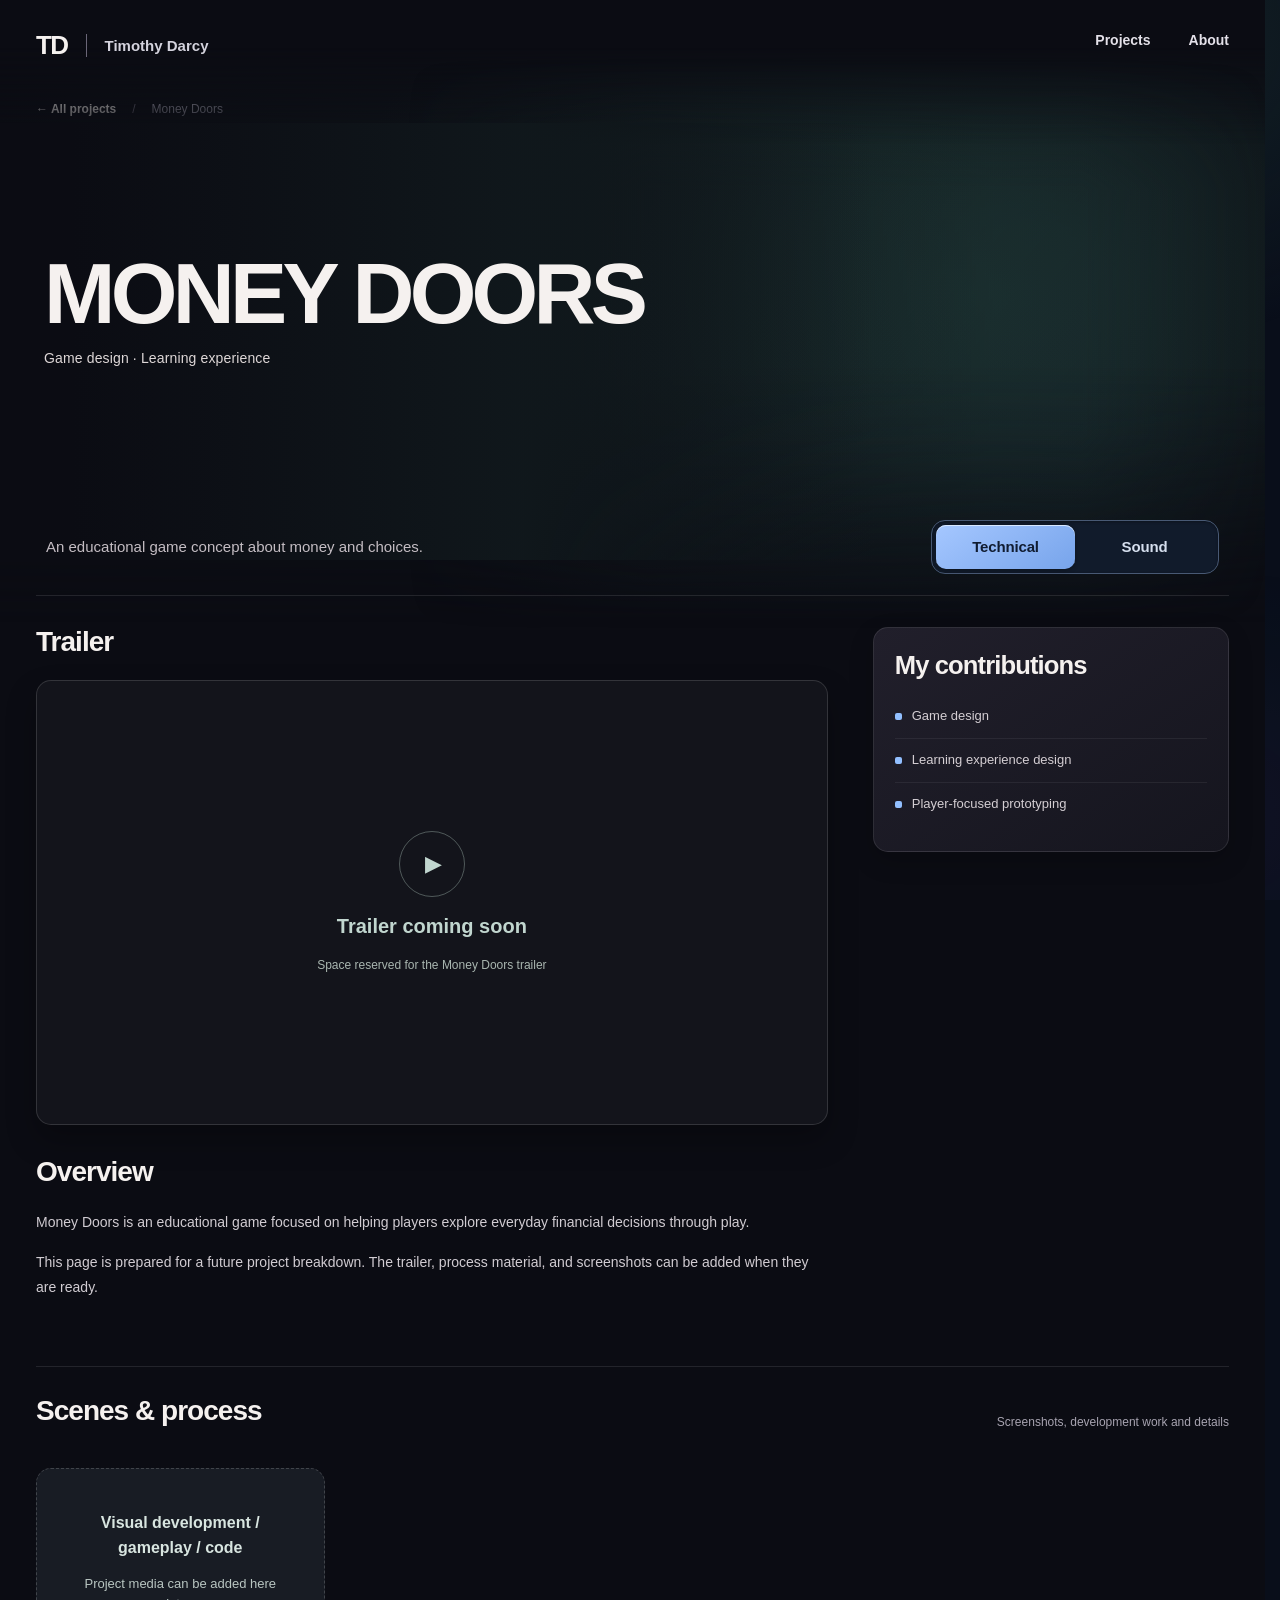
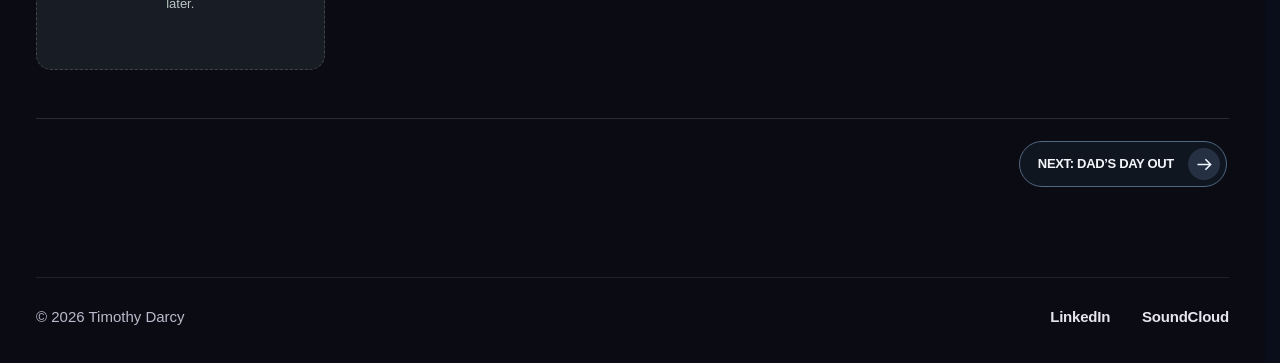
==== commit 3b91d56a: "finalupdatehopefully" ====
--- a/money-doors.html
+++ b/money-doors.html
@@ -1,6 +1,6 @@
 <!DOCTYPE html>
 
-<html lang="en"><head><meta charset="utf-8"/><meta content="width=device-width, initial-scale=1" name="viewport"/><meta content="#0b0b11" name="theme-color"/><script>if (window.name === 'td-painted') { document.documentElement.classList.add('slide-landed'); window.name = ''; }</script><link href="styles/style.css" rel="stylesheet"/><script defer="" src="scripts/main.js"></script><title>Money Doors — Timothy Darcy</title><meta content="Money Doors: Game design · Learning experience" name="description"/></head><body class="project-page" style="--project-deep:#1c3431"><div aria-hidden="true" class="ambient"><i></i><i></i></div><header class="site-header wrap"><a aria-label="Timothy Darcy home" class="brand" href="index.html"><span class="brand-mark">TD</span><span class="brand-name">Timothy Darcy</span></a><nav aria-label="Main navigation" class="main-nav"><a href="index.html#projects">Projects</a><a href="index.html#about">About</a></nav></header>
+<html lang="en"><head><meta charset="utf-8"/><meta content="width=device-width, initial-scale=1" name="viewport"/><meta content="#0b0b11" name="theme-color"/><link href="styles/style.css" rel="stylesheet"/><script defer src="scripts/pages.js"></script><script defer src="scripts/main.js"></script><title>Money Doors — Timothy Darcy</title><meta content="Money Doors: Game design · Learning experience" name="description"/></head><body class="project-page" style="--project-deep:#1c3431"><div aria-hidden="true" class="ambient"><i></i><i></i></div><header class="site-header wrap"><a aria-label="Timothy Darcy home" class="brand" href="index.html"><span class="brand-mark">TD</span><span class="brand-name">Timothy Darcy</span></a><nav aria-label="Main navigation" class="main-nav"><a href="index.html#projects">Projects</a><a href="index.html#about">About</a></nav></header>
 <main class="project-main wrap"><div class="project-breadcrumb"><a class="back-link" href="index.html#projects">← All projects</a><span class="crumb-separator">/</span><span>Money Doors</span></div>
 <section class="project-banner"><div class="banner-art"><div aria-hidden="true" class="banner-placeholder"></div></div><div class="banner-ink"></div><div class="banner-title"><h1>MONEY DOORS</h1><p>Game design · Learning experience</p></div></section>
 <div class="project-lead"><p>An educational game concept about money and choices.</p><div aria-label="Project material" class="material-switch" role="tablist"><span aria-hidden="true" class="material-indicator"></span><button aria-controls="technical" aria-selected="true" class="material-tab is-active" data-tab-target="technical" id="tab-technical" role="tab" type="button">Technical</button><button aria-controls="sound" aria-selected="false" class="material-tab" data-tab-target="sound" id="tab-sound" role="tab" tabindex="-1" type="button">Sound</button></div></div>
--- a/styles/style.css
+++ b/styles/style.css
@@ -478,14 +478,77 @@
 .next-project a:active { background:var(--control-blue); color:#08101a; opacity:1; }
 .next-project a:active .arrow-disc { background:#101620; color:white; }
 
+/* A single decoded sky texture drifts across the viewport. */
 body.home-page,.home-sky { background:#06070a; }
-.home-sky::before { content:""; position:absolute; inset:-1%; background:url("../images/night-sky.webp") center / cover; animation:night-drift 42s ease-in-out infinite alternate; }
+.home-sky::before {
+  content:""; position:absolute; inset:-26px;
+  background:url("../images/night-sky.webp") center / cover no-repeat;
+  animation:night-drift 9s ease-in-out infinite alternate;
+}
 .home-sky::after { content:none; }
-.home-sky i { position:absolute; top:18%; left:72%; width:2px; height:2px; background:#b7c9dd; border-radius:50%; animation:star-pulse 6s ease-in-out infinite alternate; }
-.home-sky i + i { top:62%; left:24%; width:1.5px; height:1.5px; animation-duration:8s; animation-delay:-4s; }
-@keyframes star-pulse { from {opacity:.1} to {opacity:.62} }
-@keyframes night-drift { to {transform:translate3d(.35%,.25%,0)} }
+@keyframes night-drift {
+  from { transform:translate3d(-15px,6px,0) rotate(-.18deg); }
+  to { transform:translate3d(16px,-7px,0) rotate(.18deg); }
+}
+.home-sky i {
+  position:absolute; top:18%; left:72%; width:2px; height:2px;
+  border-radius:50%; background:#bccee2; opacity:.23;
+  animation:star-pulse 4.7s ease-in-out infinite;
+}
+.home-sky i + i { top:62%; left:24%; animation-duration:6.3s; animation-delay:-2.1s; }
+@keyframes star-pulse {
+  0%,32%,75%,100% { opacity:.23; }
+  53% { opacity:.86; }
+}
 .primary-button { border-color:#9ab8df; box-shadow:inset 0 1px #ffffff45,0 5px 16px #02050955; }
 .primary-button:hover { box-shadow:inset 0 1px #ffffff66,0 7px 20px #02050980; }
 .home-page .hero-halo { opacity:.32; }
 .home-page .hero-showcase::after { opacity:.28; }
+
+/* Both snapshots use the same viewport width, including short sound panels. */
+html { overflow-y:scroll; scrollbar-gutter:stable; }
+html[data-travel="forward"] { --slide-from:100%; --slide-away:-16%; }
+html[data-travel="back"] { --slide-from:-100%; --slide-away:16%; }
+::view-transition-old(root) { animation:page-depart 520ms cubic-bezier(.52,.03,.18,1) both; }
+::view-transition-new(root) { animation:page-arrive 520ms cubic-bezier(.52,.03,.18,1) both; }
+@keyframes page-depart { to {transform:translateY(var(--slide-away)); opacity:.62;} }
+@keyframes page-arrive { from {transform:translateY(var(--slide-from));} }
+.brand-curtain { position:fixed; inset:0; z-index:99999; display:flex; overflow:hidden; pointer-events:none; }
+.brand-curtain i { flex:1; margin-right:-1px; transform:translateY(101%); background:linear-gradient(165deg,hsl(calc(213 + var(--column)*1.2) 67% calc(44% - var(--column)*2%)),#0d1e42 84%); }
+main[tabindex="-1"]:focus {outline:none;}
+/* Size the hero from the decoded artwork. Both sources include the entire scene. */
+.project-main.wrap:has(> .art-header) {
+  --reading-width: min(1256px, calc(100% - 72px));
+  width: 100%;
+}
+.project-main:has(> .art-header) > :not(.art-header) {
+  width: var(--reading-width);
+  margin-inline: auto;
+}
+.art-header { display:grid; align-items:center; position:relative; isolation:isolate; }
+.art-header > * { grid-area:1 / 1; }
+.art-header picture { display:block; width:100%; min-width:0; pointer-events:none;
+  mask-image:linear-gradient(0deg,transparent,#000 5%,#000 95%,transparent); }
+.art-header img { display:block; width:100%; height:auto; }
+.art-heading { position:relative; width:var(--reading-width); margin:auto; color:#fff; }
+.art-heading h1 { max-width:45%; margin:0 0 .16em; font-size:clamp(44px,6.7vw,93px);
+  font-weight:850; line-height:.93; letter-spacing:-.055em; }
+.art-heading p { margin:0; font-size:14px; }
+.art-header picture { mask-image:linear-gradient(0deg,transparent,#000 5%,#000 95%,transparent),
+  linear-gradient(90deg,#0003,#0005 27%,#000 56%); mask-composite:intersect; }
+@media(max-width:1050px) {
+  .project-main.wrap:has(> .art-header) { --reading-width:calc(100% - 48px); }
+}
+@media(max-width:680px) {
+  .project-main.wrap:has(> .art-header) { --reading-width:calc(100% - 32px); }
+  .art-header { display:block; }
+  .art-header picture { mask-image:linear-gradient(0deg,transparent,#000 6%,#000 96%,transparent); }
+  .art-heading { padding-block:12px; }
+  .art-heading h1 { max-width:100%; font-size:clamp(36px,8vw,52px); }
+}
+.audio-player .volume-level { flex:0 1 76px; width:76px; min-width:40px; }
+@media(max-width:520px) {
+
+  .audio-player { gap:6px; }
+  .audio-player .volume-level { flex-basis:50px; }
+}
